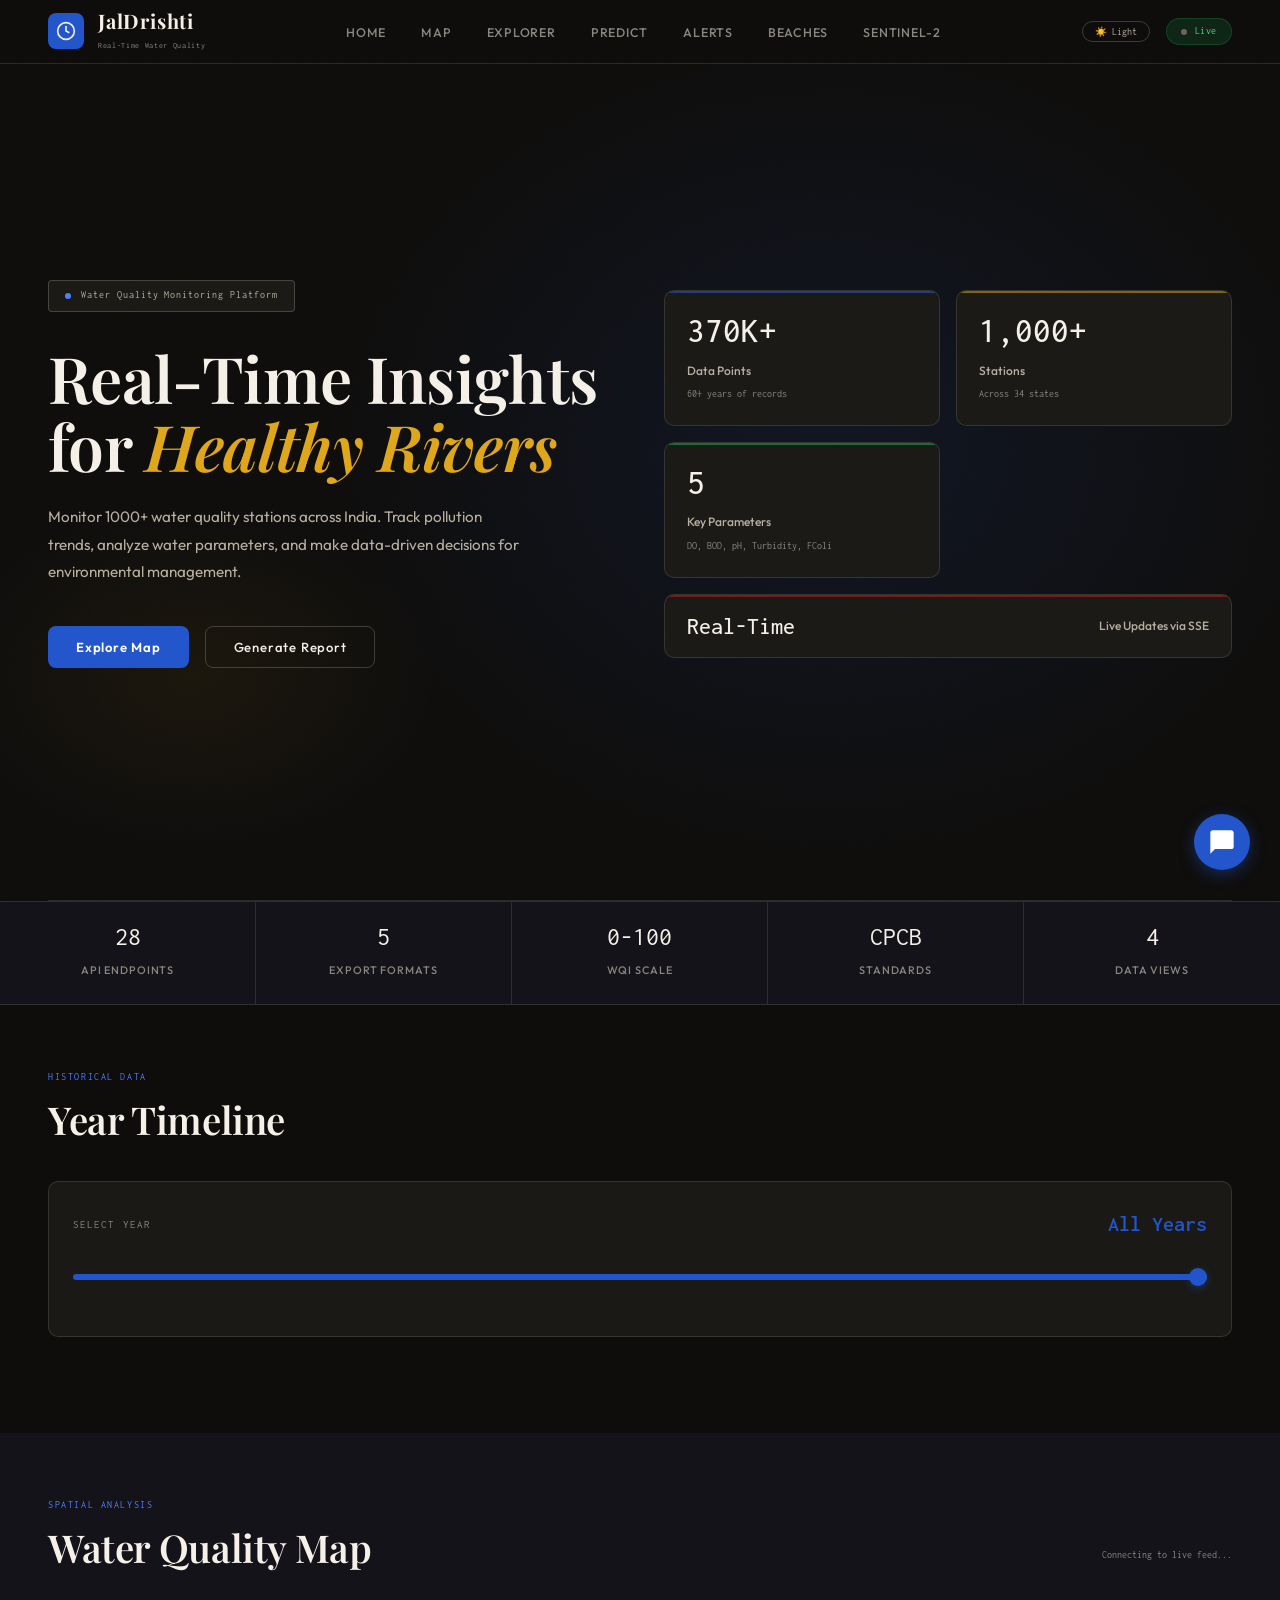
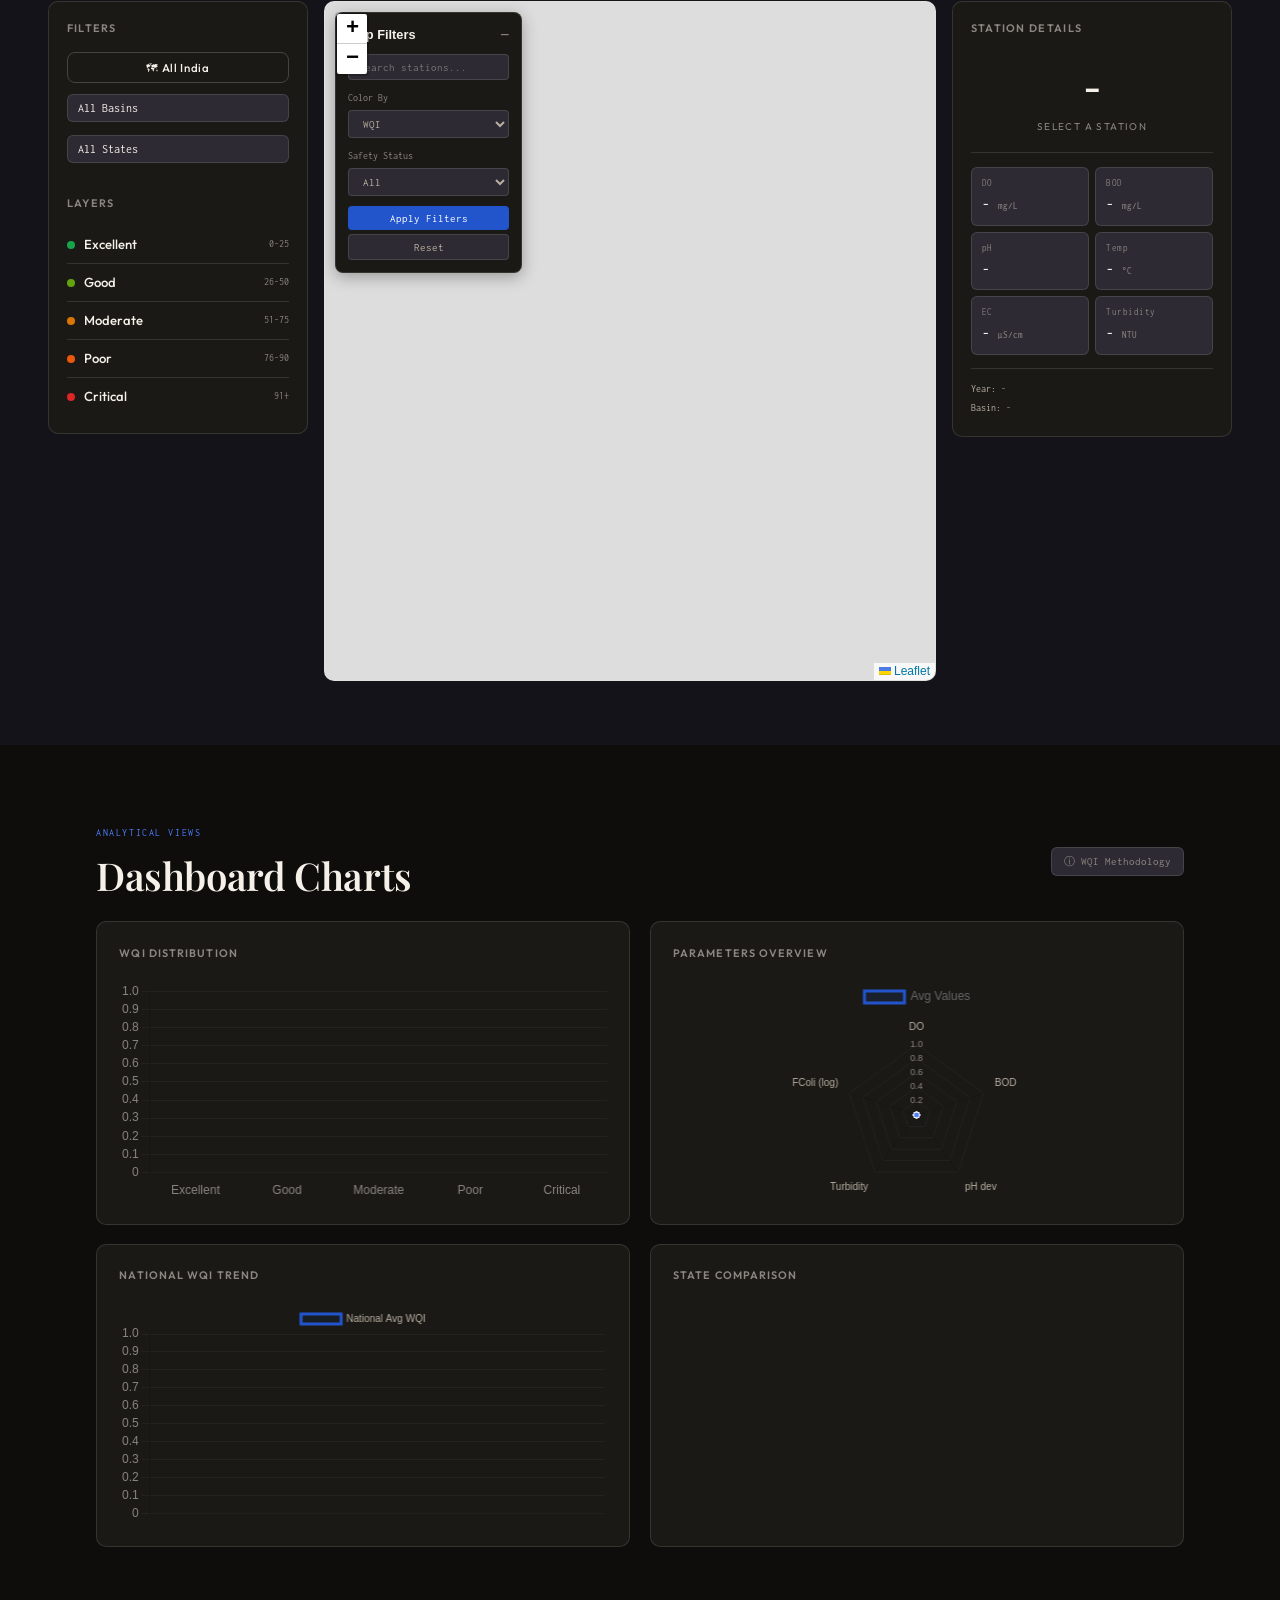
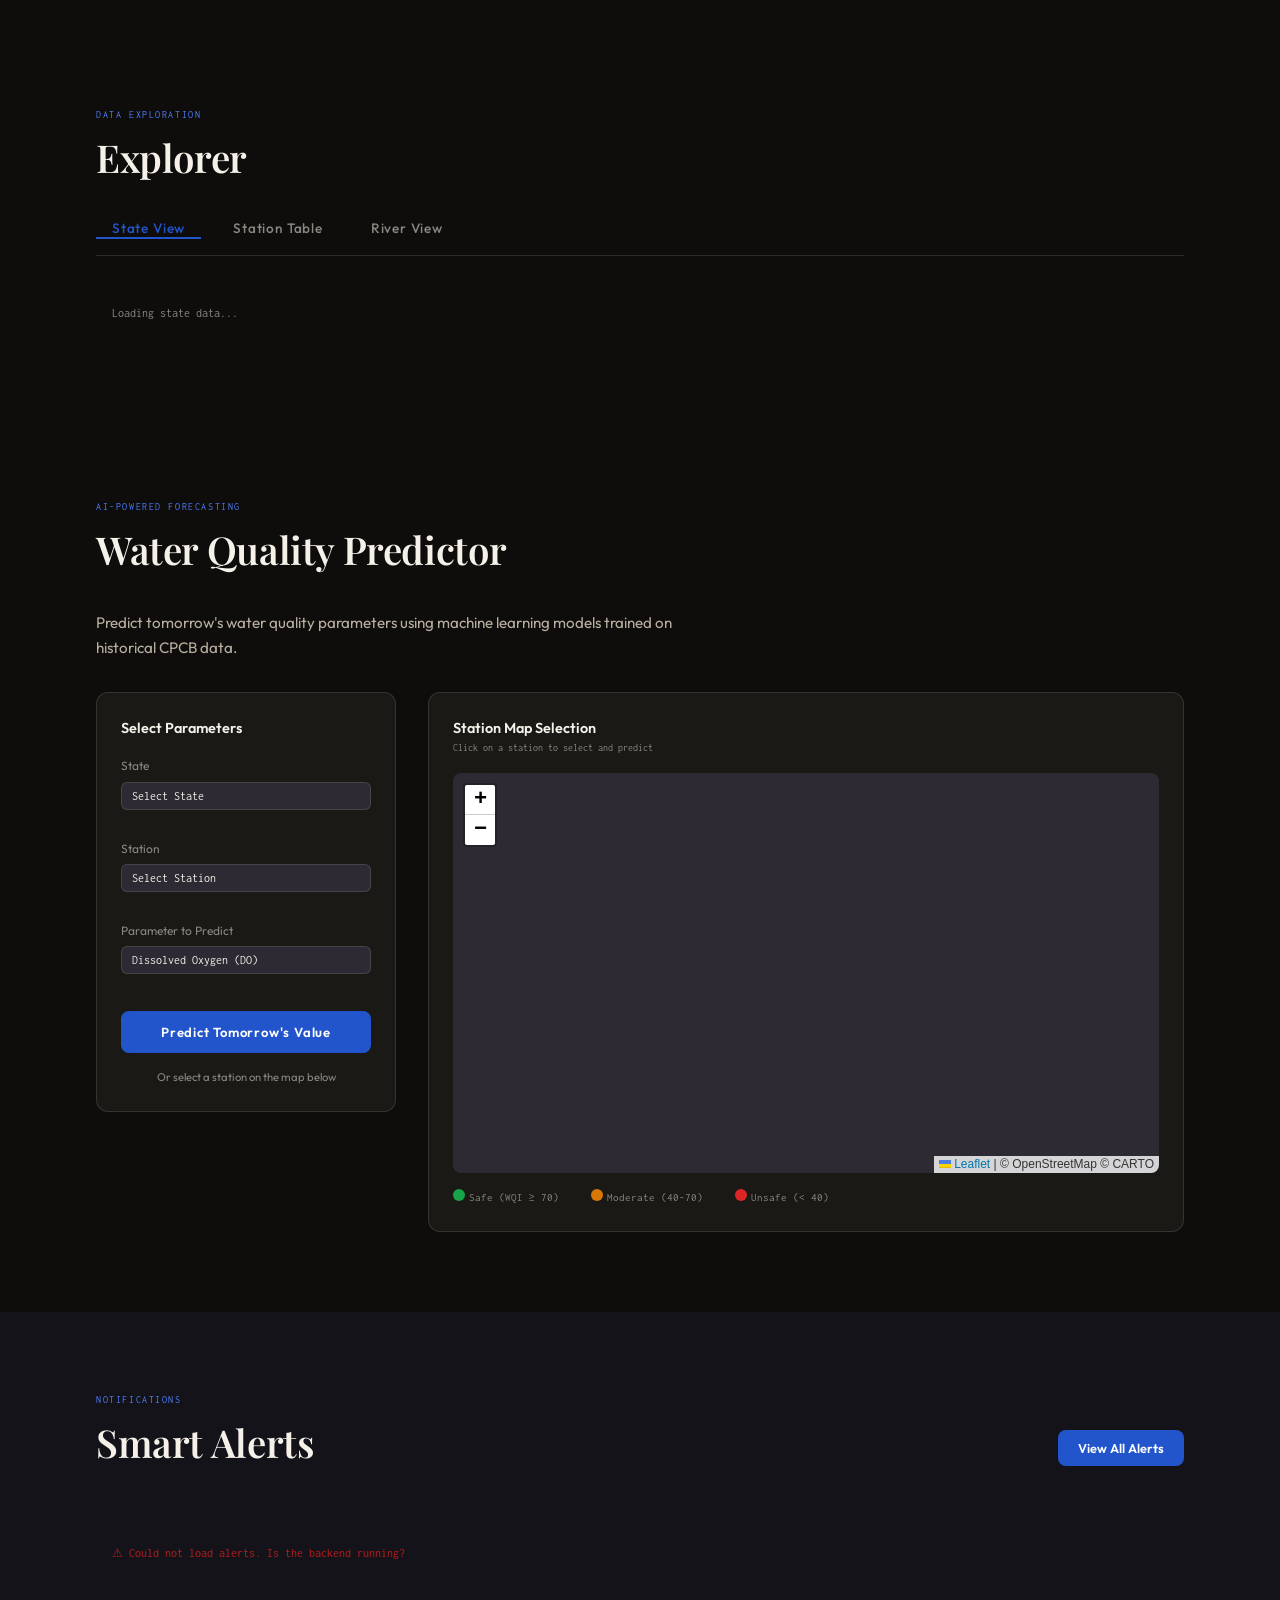
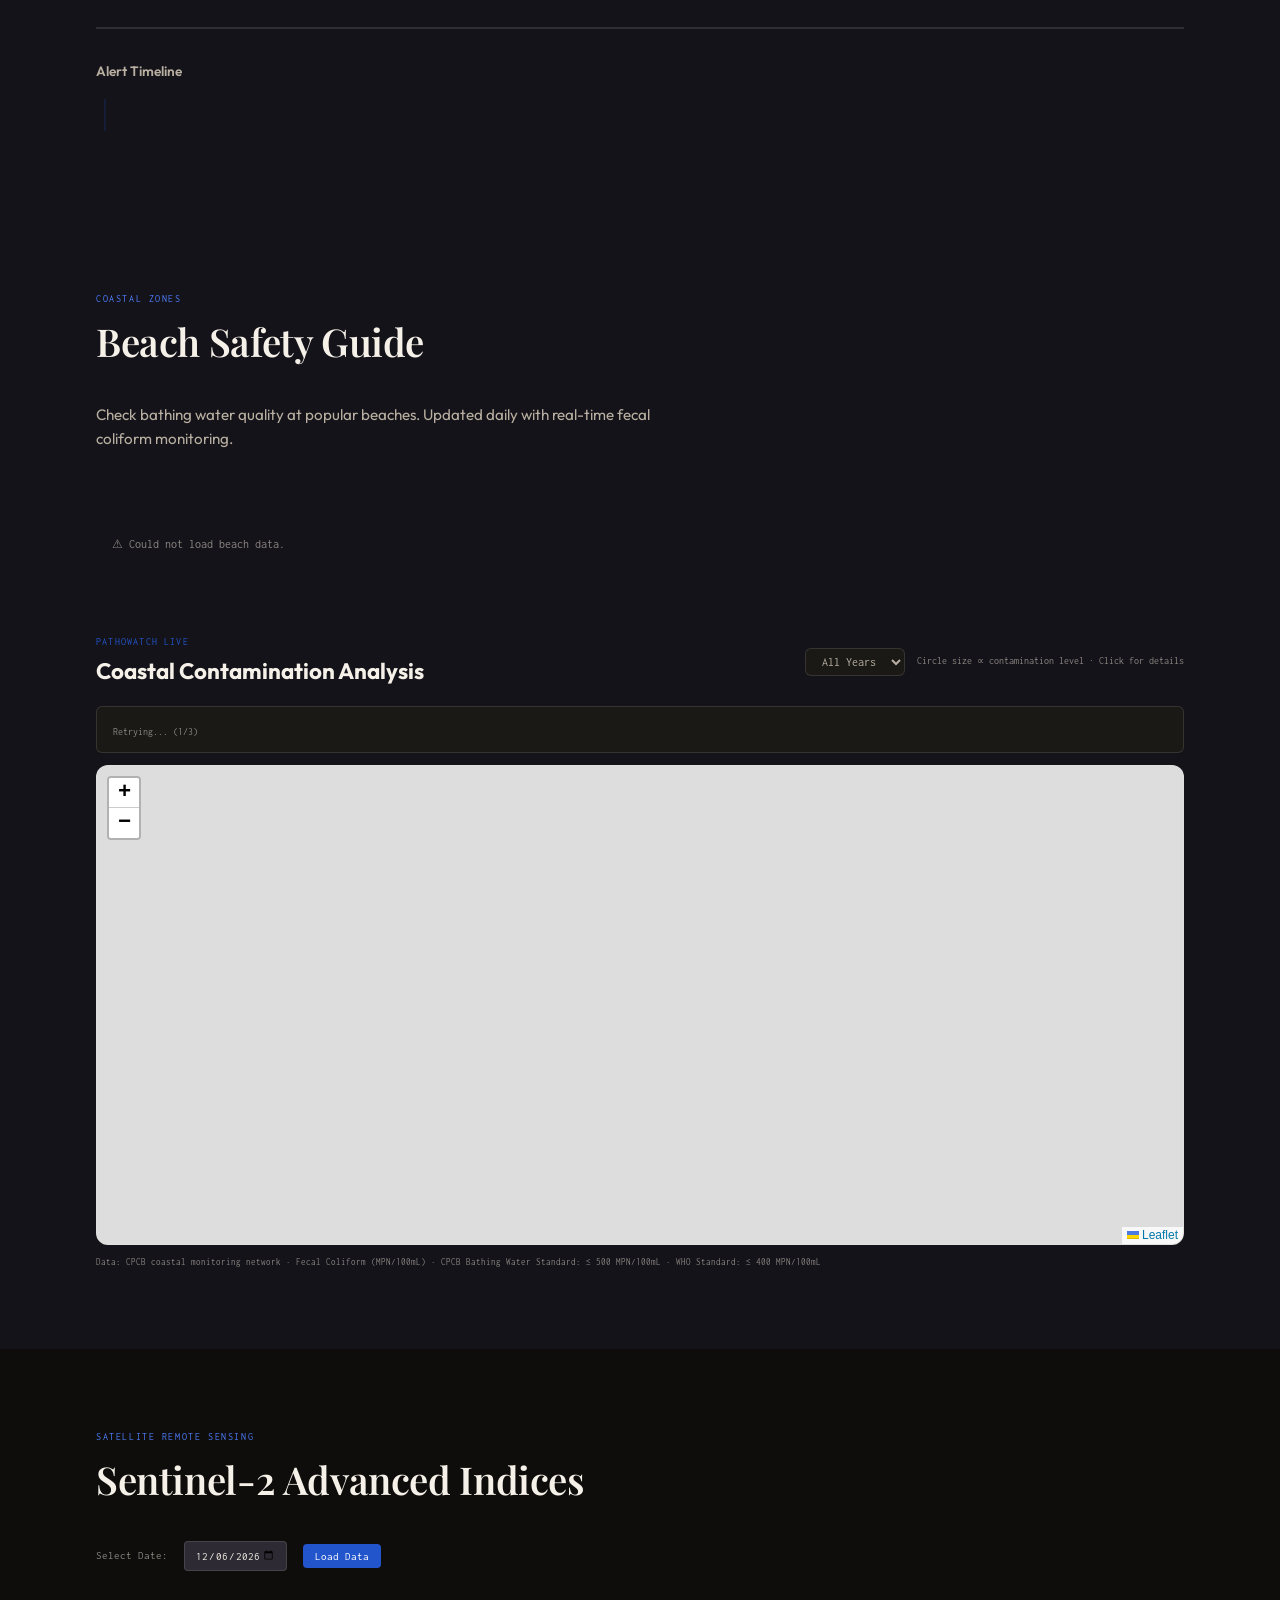
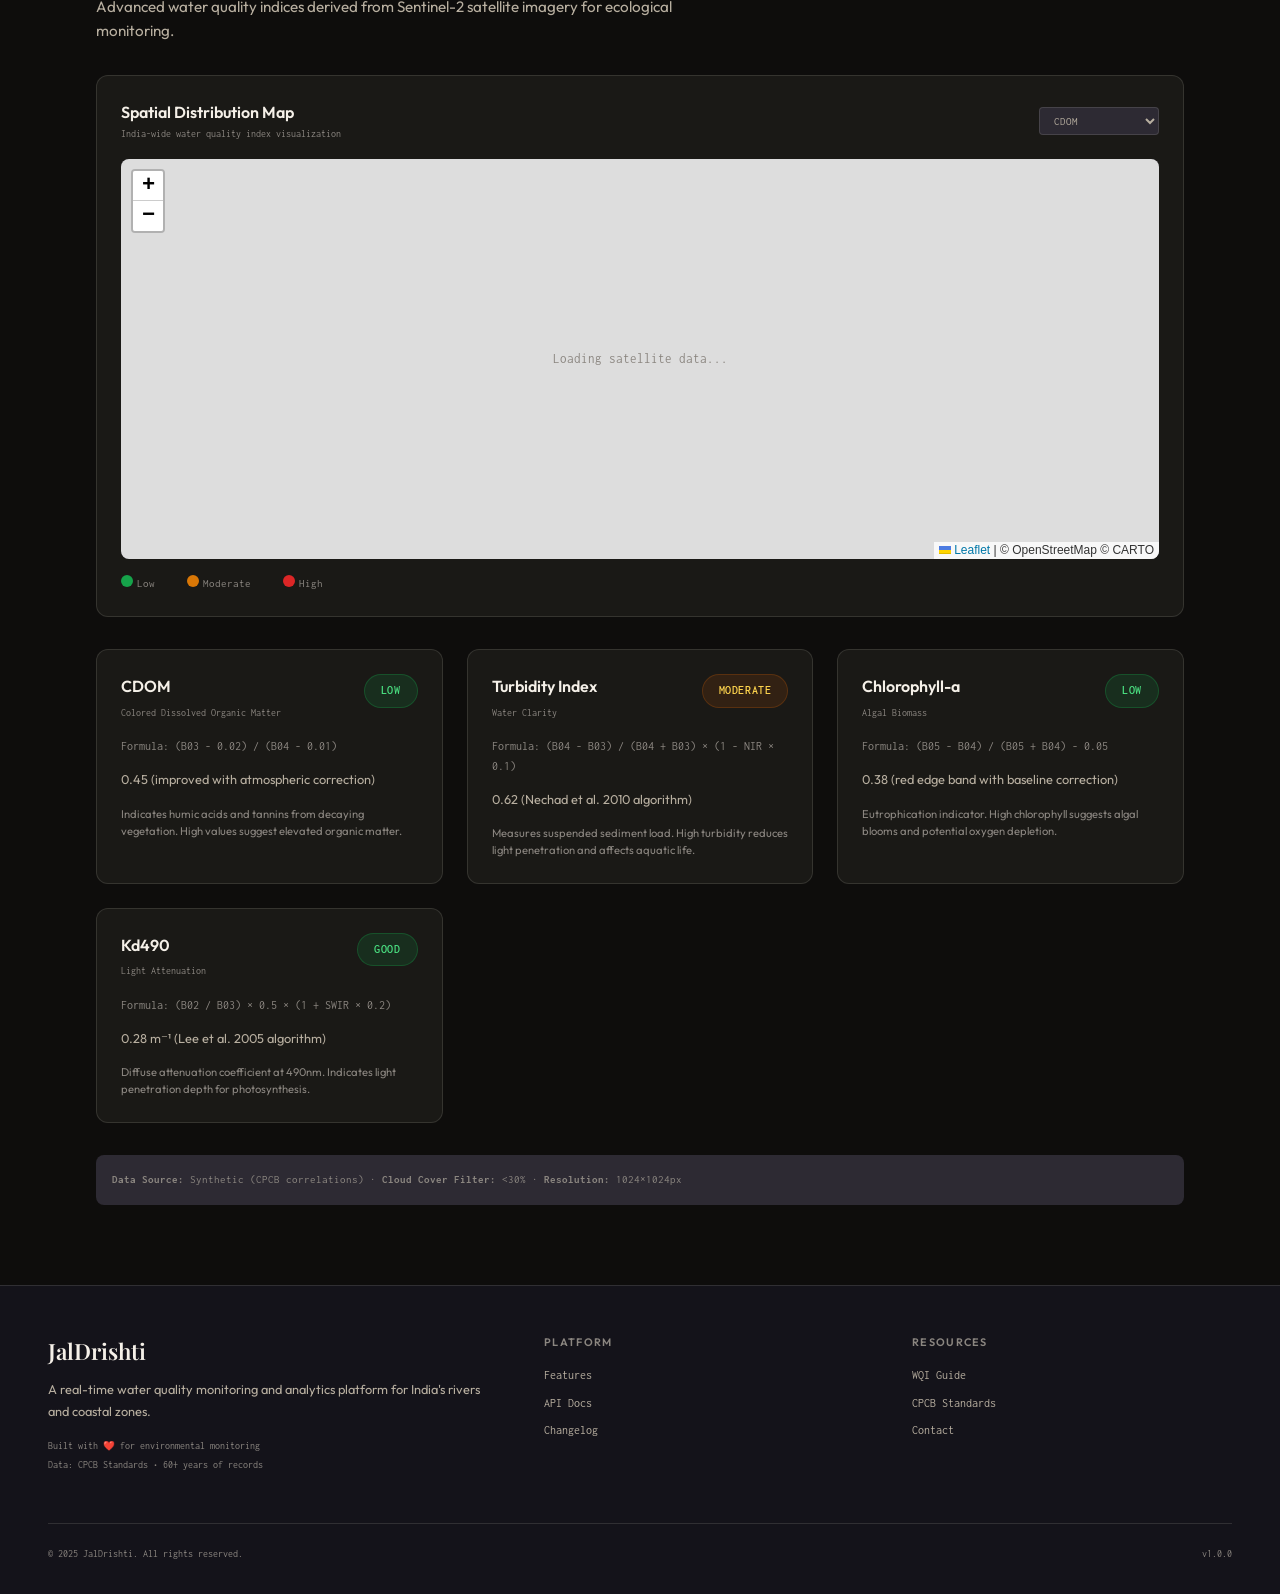
==== frontend/index.html @ 619cc751 "Add Sentinel-2 spatial map, improved evalscript, predictor map, and OAuth authentication" ====
<!DOCTYPE html>
<html lang="en" data-theme="dark">
<head>
  <meta charset="UTF-8">
  <meta name="viewport" content="width=device-width, initial-scale=1.0">
  <title>JalDrishti — Water Quality Monitoring Dashboard</title>
  
  <!-- Stylesheets -->
  <link rel="stylesheet" href="assets/css/theme.css">
  <link rel="stylesheet" href="assets/css/main.css">
  <link rel="stylesheet" href="assets/css/components.css">
  
  <!-- Leaflet -->
  <link rel="stylesheet" href="assets/vendor/leaflet.min.css">
  <link rel="stylesheet" href="https://cdnjs.cloudflare.com/ajax/libs/leaflet.markercluster/1.5.3/MarkerCluster.css">
  <link rel="stylesheet" href="https://cdnjs.cloudflare.com/ajax/libs/leaflet.markercluster/1.5.3/MarkerCluster.Default.css">
  
  <!-- Google Fonts -->
  <link href="https://fonts.googleapis.com/css2?family=Inconsolata:wght@400;700&family=Outfit:wght@400;500;600;700&family=Playfair+Display:wght@600;700&display=swap" rel="stylesheet">

  <style>
    :root {
      --sans: 'Outfit', sans-serif;
      --serif: 'Playfair Display', serif;
      --mono: 'Inconsolata', monospace;
      --r: 8px;
      
      /* Dark theme (default) */
      --bg: #0E0D0C;
      --bg2: #14131A;
      --bg3: #2D2A33;
      --card: #1A1916;
      --card2: #1F1D1A;
      --border: rgba(245,240,230,0.12);
      --border2: rgba(245,240,230,0.2);
      --t1: #F5F0E8;
      --t2: #B8AFA0;
      --t3: #8B8680;
      
      --sap: #2255CC;
      --sap-l: #4F7FFF;
      --sap-dim: rgba(34,85,204,0.16);
      --gold: #C8960C;
      --gold-l: #DFA71A;
      --ok: #16A34A;
      --ok-dim: rgba(22,163,74,0.16);
      --warn: #B85309;
      --warn-dim: rgba(180,83,9,0.16);
      --crit: #B91C1C;
      --crit-dim: rgba(185,28,28,0.16);
    }

    [data-theme="light"] {
      --bg: #F7F4EE;
      --bg2: #EFEBE3;
      --bg3: #E8E4DC;
      --card: #FFFFFF;
      --card2: #FAF8F3;
      --border: rgba(0,0,0,0.08);
      --border2: rgba(0,0,0,0.12);
      --t1: #1F1F1F;
      --t2: #5A5652;
      --t3: #8B8680;
      
      --sap: #2563EB;
      --sap-l: #3B82F6;
      --sap-dim: rgba(37,99,235,0.16);
      --gold: #D97706;
      --gold-l: #EF8500;
    }
  </style>
</head>
<body>

<!-- ═══════════════════════════════════════════════════════════════ -->
<!-- NAV                                                             -->
<!-- ═══════════════════════════════════════════════════════════════ -->
<nav>
  <div class="nav-brand">
    <div class="nav-mark">
      <svg viewBox="0 0 24 24" fill="none" stroke="currentColor">
        <path d="M12 2C6.48 2 2 6.48 2 12s4.48 10 10 10 10-4.48 10-10S17.52 2 12 2z" stroke-width="2"/>
        <path d="M12 6v6l4 2" stroke-width="2"/>
      </svg>
    </div>
    <div>
      <span class="brand-name">JalDrishti</span>
      <span class="brand-sub">Real-Time Water Quality</span>
    </div>
  </div>
  
  <ul class="nav-links">
    <li><a href="#hero">Home</a></li>
    <li><a href="#map-sec">Map</a></li>
    <li><a href="#explorer">Explorer</a></li>
    <li><a href="#predict-sec">Predict</a></li>
    <li><a href="#alerts">Alerts</a></li>
    <li><a href="#beaches">Beaches</a></li>
    <li><a href="#sentinel">Sentinel-2</a></li>
  </ul>

  <div style="display: flex; gap: 1rem; align-items: center;">
    <button class="theme-toggle">🌙 Dark</button>
    <div class="nav-pill">
      <div class="live-dot"></div>
      <span>Live</span>
    </div>
  </div>
</nav>

<!-- ═══════════════════════════════════════════════════════════════ -->
<!-- HERO                                                            -->
<!-- ═══════════════════════════════════════════════════════════════ -->
<section id="hero">
  <div class="hero-radial"></div>
  
  <div class="hero-left">
    <div class="h-eyebrow">
      <div class="h-dot"></div>
      <span>Water Quality Monitoring Platform</span>
    </div>
    
    <h1 class="hero-title">
      Real-Time Insights for <em>Healthy Rivers</em>
    </h1>
    
    <p class="hero-body">
      Monitor 1000+ water quality stations across India. Track pollution trends, analyze 
      water parameters, and make data-driven decisions for environmental management.
    </p>
    
    <div class="hero-actions">
      <button class="btn-solid" onclick="document.getElementById('map-sec').scrollIntoView({behavior:'smooth'})">
        Explore Map
      </button>
      <button class="btn-ghost" id="reportBtn">
        Generate Report
      </button>
    </div>
  </div>

  <div class="hero-right">
    <div class="stat-tile">
      <span class="tile-num">370K+</span>
      <span class="tile-label">Data Points</span>
      <span class="tile-sub">60+ years of records</span>
    </div>
    <div class="stat-tile gold">
      <span class="tile-num">1,000+</span>
      <span class="tile-label">Stations</span>
      <span class="tile-sub">Across 34 states</span>
    </div>
    <div class="stat-tile ok">
      <span class="tile-num">5</span>
      <span class="tile-label">Key Parameters</span>
      <span class="tile-sub">DO, BOD, pH, Turbidity, FColi</span>
    </div>
    <div class="stat-tile crit tile-wide">
      <span class="tile-num">Real-Time</span>
      <span class="tile-label">Live Updates via SSE</span>
    </div>
  </div>
</section>

<div class="divider"></div>

<!-- ═══════════════════════════════════════════════════════════════ -->
<!-- KPI STRIP                                                       -->
<!-- ═══════════════════════════════════════════════════════════════ -->
<div class="kpi-strip">
  <div class="kpi">
    <span class="kv">28</span>
    <span class="kl">API Endpoints</span>
  </div>
  <div class="kpi">
    <span class="kv">5</span>
    <span class="kl">Export Formats</span>
  </div>
  <div class="kpi">
    <span class="kv">0-100</span>
    <span class="kl">WQI Scale</span>
  </div>
  <div class="kpi">
    <span class="kv">CPCB</span>
    <span class="kl">Standards</span>
  </div>
  <div class="kpi">
    <span class="kv">4</span>
    <span class="kl">Data Views</span>
  </div>
</div>

<!-- ═══════════════════════════════════════════════════════════════ -->
<!-- TIMELINE                                                        -->
<!-- ═══════════════════════════════════════════════════════════════ -->
<section id="timeline" style="padding: 4rem 3rem;">
  <div class="section-eyebrow">Historical Data</div>
  <h2 class="section-title">Year Timeline</h2>
  
  <div class="timeline-section">
    <div class="timeline-header">
      <span class="timeline-label">Select Year</span>
      <span class="timeline-year">2024</span>
    </div>
    <input type="range" id="yearSlider" class="timeline-slider" min="1963" max="2024" value="2024">
    <div class="timeline-coverage"></div>
  </div>
</section>

<!-- ═══════════════════════════════════════════════════════════════ -->
<!-- MAP                                                             -->
<!-- ═══════════════════════════════════════════════════════════════ -->
<section id="map-sec">
  <div class="map-inner">
    <div class="section-eyebrow">Spatial Analysis</div>
    <div style="display:flex;justify-content:space-between;align-items:flex-end;flex-wrap:wrap;gap:1rem">
      <h2 class="section-title" style="margin-bottom:0">Water Quality Map</h2>
      <span id="lastUpdated" style="font-family:var(--mono);font-size:.6rem;color:var(--t3);padding-bottom:.4rem">Connecting to live feed...</span>
    </div>

    <div class="map-wrap">
      <!-- Left Panel -->
      <div class="msb">
        <div class="panel">
          <div class="panel-title">Filters</div>
          <!-- All India toggle button -->
          <button id="allIndiaBtn" class="btn-ghost" style="width:100%;margin-bottom:.7rem;font-size:.72rem;padding:7px 12px">🗺 All India</button>
          <select class="dsel" id="basinFilter">
            <option value="all">All Basins</option>
            <option value="Ganga">Ganga</option>
            <option value="Brahmaputra">Brahmaputra</option>
            <option value="Godavari">Godavari</option>
            <option value="Krishna">Krishna</option>
            <option value="Narmada">Narmada</option>
            <option value="Cauvery">Cauvery</option>
            <option value="Sabarmati">Sabarmati</option>
            <option value="Mahi">Mahi</option>
            <option value="Tapi">Tapi</option>
            <option value="Indus">Indus</option>
            <option value="Mahanadi">Mahanadi</option>
          </select>
          <select class="dsel" id="stateFilter">
            <option value="">All States</option>
            <option value="Gujarat">Gujarat</option>
            <option value="Maharashtra">Maharashtra</option>
            <option value="Uttar Pradesh">Uttar Pradesh</option>
          </select>

          <div class="panel-title" style="margin-top: 1.2rem;">Layers</div>
          <div class="layer-row">
            <div class="layer-info">
              <div class="layer-pip" style="background: #16A34A;"></div>
              <div class="layer-name">Excellent</div>
            </div>
            <div class="layer-ct">0-25</div>
          </div>
          <div class="layer-row">
            <div class="layer-info">
              <div class="layer-pip" style="background: #65A30D;"></div>
              <div class="layer-name">Good</div>
            </div>
            <div class="layer-ct">26-50</div>
          </div>
          <div class="layer-row">
            <div class="layer-info">
              <div class="layer-pip" style="background: #D97706;"></div>
              <div class="layer-name">Moderate</div>
            </div>
            <div class="layer-ct">51-75</div>
          </div>
          <div class="layer-row">
            <div class="layer-info">
              <div class="layer-pip" style="background: #EA580C;"></div>
              <div class="layer-name">Poor</div>
            </div>
            <div class="layer-ct">76-90</div>
          </div>
          <div class="layer-row">
            <div class="layer-info">
              <div class="layer-pip" style="background: #DC2626;"></div>
              <div class="layer-name">Critical</div>
            </div>
            <div class="layer-ct">91+</div>
          </div>
        </div>
      </div>

      <!-- Map -->
      <div id="map" style="border-radius: 10px; border: 1px solid var(--border);position:relative">
        <!-- Floating Filter Panel -->
        <div id="mapFilterPanel" style="position:absolute;top:10px;left:10px;z-index:1000;background:var(--card);border:1px solid var(--border);border-radius:8px;padding:12px;box-shadow:0 4px 16px rgba(0,0,0,.3);max-width:280px">
          <div style="display:flex;justify-content:space-between;align-items:center;margin-bottom:10px">
            <span style="font-weight:600;font-size:.8rem;color:var(--t1)">Map Filters</span>
            <button id="toggleFilters" style="background:none;border:none;color:var(--t3);cursor:pointer;font-size:1rem">−</button>
          </div>
          
          <div id="filterContent">
            <!-- Station Search -->
            <div style="margin-bottom:10px;position:relative">
              <input type="text" id="mapStationSearch" placeholder="Search stations..." 
                style="width:100%;background:var(--bg3);border:1px solid var(--border);color:var(--t1);
                font-family:var(--mono);font-size:.7rem;padding:6px 10px;border-radius:4px">
              <div id="searchResults" style="position:absolute;top:100%;left:0;right:0;background:var(--card);
                border:1px solid var(--border);border-radius:4px;max-height:200px;overflow-y:auto;
                display:none;z-index:1001"></div>
            </div>

            <!-- Color By Parameter -->
            <div style="margin-bottom:10px">
              <label style="font-family:var(--mono);font-size:.65rem;color:var(--t3);display:block;margin-bottom:4px">Color By</label>
              <select id="colorBySelect" style="width:100%;background:var(--bg3);border:1px solid var(--border);
                color:var(--t2);font-family:var(--mono);font-size:.7rem;padding:6px 10px;border-radius:4px">
                <option value="wqi">WQI</option>
                <option value="do">Dissolved Oxygen</option>
                <option value="bod">BOD</option>
                <option value="ph">pH</option>
                <option value="fcol">Fecal Coliform</option>
              </select>
            </div>

            <!-- Safety Filter -->
            <div style="margin-bottom:10px">
              <label style="font-family:var(--mono);font-size:.65rem;color:var(--t3);display:block;margin-bottom:4px">Safety Status</label>
              <select id="safetyFilterSelect" style="width:100%;background:var(--bg3);border:1px solid var(--border);
                color:var(--t2);font-family:var(--mono);font-size:.7rem;padding:6px 10px;border-radius:4px">
                <option value="all">All</option>
                <option value="safe">Safe (WQI ≥ 70)</option>
                <option value="moderate">Moderate (40-70)</option>
                <option value="unsafe">Unsafe (WQI < 40)</option>
              </select>
            </div>

            <button id="applyMapFilters" style="width:100%;background:var(--sap);color:#fff;border:none;
              padding:6px 12px;border-radius:4px;cursor:pointer;font-family:var(--mono);font-size:.7rem">
              Apply Filters
            </button>
            <button id="resetMapFilters" style="width:100%;background:var(--bg3);color:var(--t2);border:1px solid var(--border);
              padding:6px 12px;border-radius:4px;cursor:pointer;font-family:var(--mono);font-size:.7rem;margin-top:4px">
              Reset
            </button>
          </div>
        </div>
      </div>

      <!-- Right Panel -->
      <div class="msb">
        <div class="panel">
          <div class="panel-title">Station Details</div>
          <div class="wqi-ring">
            <span class="wqi-big" id="selectedWQI">-</span>
            <span class="wqi-status" id="selectedStatus">Select a station</span>
            <span class="wqi-loc" id="selectedLoc"></span>
          </div>

          <div class="pgrid">
            <div class="pc">
              <span class="plbl">DO</span>
              <div class="pval"><span id="paramDO">-</span> <span class="punit">mg/L</span></div>
            </div>
            <div class="pc">
              <span class="plbl">BOD</span>
              <div class="pval"><span id="paramBOD">-</span> <span class="punit">mg/L</span></div>
            </div>
            <div class="pc">
              <span class="plbl">pH</span>
              <div class="pval"><span id="paramPH">-</span></div>
            </div>
            <div class="pc">
              <span class="plbl">Temp</span>
              <div class="pval"><span id="paramTemp">-</span> <span class="punit">°C</span></div>
            </div>
            <div class="pc">
              <span class="plbl">EC</span>
              <div class="pval"><span id="paramEC">-</span> <span class="punit">µS/cm</span></div>
            </div>
            <div class="pc">
              <span class="plbl">Turbidity</span>
              <div class="pval"><span id="paramTurb">-</span> <span class="punit">NTU</span></div>
            </div>
          </div>

          <div class="pmeta">
            <b>Year:</b> <span id="metaYear">-</span><br>
            <b>Basin:</b> <span id="metaBasin">-</span>
          </div>
        </div>
      </div>
    </div>
  </div>
</section>

<!-- ═══════════════════════════════════════════════════════════════ -->
<!-- DASHBOARD                                                       -->
<!-- ═══════════════════════════════════════════════════════════════ -->
<section id="dash">
  <div style="padding: 0 3rem;">
    <div style="display:flex;justify-content:space-between;align-items:center;margin-bottom:1.5rem">
      <div>
        <div class="section-eyebrow">Analytical Views</div>
        <h2 class="section-title" style="margin-bottom:0">Dashboard Charts</h2>
      </div>
      <button id="wqiInfoBtn" style="background:var(--bg3);border:1px solid var(--border);color:var(--t3);
        padding:6px 12px;border-radius:6px;cursor:pointer;font-family:var(--mono);font-size:.7rem;display:flex;align-items:center;gap:.4rem">
        ⓘ WQI Methodology
      </button>
    </div>

    <!-- WQI Methodology Panel (Collapsible) -->
    <div id="wqiMethodologyPanel" style="display:none;background:var(--card);border:1px solid var(--border);
      border-radius:12px;padding:1.5rem;margin-bottom:2rem">
      <div style="display:flex;justify-content:space-between;align-items:center;margin-bottom:1rem">
        <h3 style="font-size:1.1rem;margin:0;color:var(--t1)">Water Quality Index (WQI) Methodology</h3>
        <button id="closeWqiPanel" style="background:none;border:none;color:var(--t3);cursor:pointer;font-size:1.2rem">✕</button>
      </div>

      <div style="font-family:var(--mono);font-size:.85rem;color:var(--t2);margin-bottom:1rem;padding:1rem;background:var(--bg3);border-radius:6px">
        <strong>WQI Formula:</strong> WQI = Σ (W<sub>i</sub> × q<sub>i</sub>)
      </div>

      <div style="font-family:var(--mono);font-size:.75rem;color:var(--t3);margin-bottom:1.5rem">
        Where q<sub>i</sub> = [(C<sub>i</sub> - S<sub>min</sub>) / (S<sub>max</sub> - S<sub>min</sub>)] × 100<br>
        W<sub>i</sub> = weight of parameter i
      </div>

      <table style="width:100%;border-collapse:collapse;font-family:var(--mono);font-size:.75rem;margin-bottom:1.5rem">
        <thead>
          <tr style="border-bottom:2px solid var(--border)">
            <th style="padding:8px;text-align:left;color:var(--t1)">Parameter</th>
            <th style="padding:8px;text-align:left;color:var(--t1)">CPCB Standard (Max)</th>
            <th style="padding:8px;text-align:center;color:var(--t1)">Weight</th>
          </tr>
        </thead>
        <tbody>
          <tr style="border-bottom:1px solid var(--border)">
            <td style="padding:8px;color:var(--t2)">Dissolved Oxygen (DO)</td>
            <td style="padding:8px;color:var(--t2)">≥ 4 mg/L</td>
            <td style="padding:8px;text-align:center;color:var(--sap);font-weight:600">0.31</td>
          </tr>
          <tr style="border-bottom:1px solid var(--border)">
            <td style="padding:8px;color:var(--t2)">Biochemical Oxygen Demand (BOD)</td>
            <td style="padding:8px;color:var(--t2)">≤ 3 mg/L</td>
            <td style="padding:8px;text-align:center;color:var(--sap);font-weight:600">0.24</td>
          </tr>
          <tr style="border-bottom:1px solid var(--border)">
            <td style="padding:8px;color:var(--t2)">pH</td>
            <td style="padding:8px;color:var(--t2)">6.5–8.5</td>
            <td style="padding:8px;text-align:center;color:var(--sap);font-weight:600">0.17</td>
          </tr>
          <tr style="border-bottom:1px solid var(--border)">
            <td style="padding:8px;color:var(--t2)">Fecal Coliform</td>
            <td style="padding:8px;color:var(--t2)">≤ 500 MPN/100mL</td>
            <td style="padding:8px;text-align:center;color:var(--sap);font-weight:600">0.16</td>
          </tr>
          <tr>
            <td style="padding:8px;color:var(--t2)">Electrical Conductivity (EC)</td>
            <td style="padding:8px;color:var(--t2)">≤ 1500 µS/cm</td>
            <td style="padding:8px;text-align:center;color:var(--sap);font-weight:600">0.12</td>
          </tr>
        </tbody>
      </table>

      <div style="display:grid;grid-template-columns:repeat(3,1fr);gap:1rem">
        <div style="background:var(--ok-dim);border:1px solid rgba(22,163,74,.3);border-radius:8px;padding:1rem;text-align:center">
          <div style="font-size:1.2rem;font-weight:700;color:#4ADE80;margin-bottom:.3rem">70–100</div>
          <div style="font-size:.75rem;color:var(--t3)">Safe</div>
        </div>
        <div style="background:var(--warn-dim);border:1px solid rgba(180,83,9,.3);border-radius:8px;padding:1rem;text-align:center">
          <div style="font-size:1.2rem;font-weight:700;color:#FCD34D;margin-bottom:.3rem">40–70</div>
          <div style="font-size:.75rem;color:var(--t3)">Moderate</div>
        </div>
        <div style="background:var(--crit-dim);border:1px solid rgba(185,28,28,.3);border-radius:8px;padding:1rem;text-align:center">
          <div style="font-size:1.2rem;font-weight:700;color:#FCA5A5;margin-bottom:.3rem">0–40</div>
          <div style="font-size:.75rem;color:var(--t3)">Unsafe</div>
        </div>
      </div>
    </div>

    <div class="dgrid">
      <div class="cp">
        <h3>WQI Distribution</h3>
        <div style="position:relative;height:220px;width:100%"><canvas id="wqiChart" style="position:absolute;top:0;left:0;width:100%;height:100%"></canvas></div></canvas>
      </div>
      <div class="cp">
        <h3>Parameters Overview</h3>
        <div style="position:relative;height:220px;width:100%"><canvas id="parameterChart" style="position:absolute;top:0;left:0;width:100%;height:100%"></canvas></div></canvas>
      </div>
      <div class="cp">
        <h3>National WQI Trend</h3>
        <div style="position:relative;height:220px;width:100%"><canvas id="trendChart" style="position:absolute;top:0;left:0;width:100%;height:100%"></canvas></div></canvas>
      </div>
      <div class="cp">
        <h3>State Comparison</h3>
        <div style="position:relative;height:220px;width:100%"><canvas id="stateChart" style="position:absolute;top:0;left:0;width:100%;height:100%"></canvas></div></canvas>
      </div>
    </div>
  </div>
</section>

<!-- ═══════════════════════════════════════════════════════════════ -->
<!-- EXPLORER                                                        -->
<!-- ═══════════════════════════════════════════════════════════════ -->
<section id="explorer">
  <div style="padding: 0 3rem;">
    <div class="section-eyebrow">Data Exploration</div>
    <h2 class="section-title">Explorer</h2>

    <div class="explorer-tabs">
      <button class="explorer-tab active" data-view="state">State View</button>
      <button class="explorer-tab" data-view="station">Station Table</button>
      <button class="explorer-tab" data-view="river">River View</button>
    </div>

    <div class="explorer-view active" data-view-content="state">
      <div style="display: grid; grid-template-columns: repeat(auto-fill, minmax(220px, 1fr)); gap: 1rem;">
        <!-- Populated by explorer.js -->
      </div>
    </div>

    <div class="explorer-view" data-view-content="station">
      <div class="explorer-table">
        <div class="table-controls">
          <input type="text" class="search-input" placeholder="Search stations...">
        </div>
        <div class="table-wrapper">
          <!-- Populated by explorer.js -->
        </div>
      </div>
    </div>

    <div class="explorer-view" data-view-content="river">
      <div class="accordion-wrapper">
        <!-- Populated by explorer.js -->
      </div>
    </div>
  </div>
</section>

<!-- ═══════════════════════════════════════════════════════════════ -->
<!-- ML PREDICTOR                                                    -->
<!-- ═══════════════════════════════════════════════════════════════ -->
<section id="predict-sec">
  <div style="padding: 0 3rem;">
    <div class="section-eyebrow">AI-Powered Forecasting</div>
    <h2 class="section-title">Water Quality Predictor</h2>
    <p style="font-size: .95rem; color: var(--t2); max-width: 600px; margin-bottom: 2rem;">
      Predict tomorrow's water quality parameters using machine learning models trained on historical CPCB data.
    </p>

    <div style="display: grid; grid-template-columns: 300px 1fr; gap: 2rem; align-items: start;">
      <!-- Prediction Controls -->
      <div style="background: var(--card); border: 1px solid var(--border); border-radius: 12px; padding: 1.5rem;">
        <div style="font-weight: 600; font-size: .9rem; margin-bottom: 1rem; color: var(--t1);">Select Parameters</div>

        <div style="margin-bottom: 1rem;">
          <label style="display: block; font-size: .75rem; color: var(--t3); margin-bottom: .4rem;">State</label>
          <select id="predictState" class="dsel" style="width: 100%;">
            <option value="">Select State</option>
          </select>
        </div>

        <div style="margin-bottom: 1rem;">
          <label style="display: block; font-size: .75rem; color: var(--t3); margin-bottom: .4rem;">Station</label>
          <select id="predictStation" class="dsel" style="width: 100%;">
            <option value="">Select Station</option>
          </select>
        </div>

        <div style="margin-bottom: 1.5rem;">
          <label style="display: block; font-size: .75rem; color: var(--t3); margin-bottom: .4rem;">Parameter to Predict</label>
          <select id="predictParameter" class="dsel" style="width: 100%;">
            <option value="DO">Dissolved Oxygen (DO)</option>
            <option value="BOD">Biochemical Oxygen Demand (BOD)</option>
            <option value="pH">pH Level</option>
            <option value="Fecal_Coliform">Fecal Coliform</option>
            <option value="EC">Electrical Conductivity (EC)</option>
            <option value="Temperature">Temperature</option>
          </select>
        </div>

        <button id="predictBtn" class="btn-solid" style="width: 100%;">Predict Tomorrow's Value</button>
        <div style="margin-top: 1rem; font-size: .7rem; color: var(--t3); text-align: center;">
          Or select a station on the map below
        </div>
      </div>

      <!-- Prediction Map View -->
      <div style="background: var(--card); border: 1px solid var(--border); border-radius: 12px; padding: 1.5rem;">
        <div style="display: flex; justify-content: space-between; align-items: center; margin-bottom: 1rem;">
          <div>
            <div style="font-weight: 600; font-size: .9rem; color: var(--t1);">Station Map Selection</div>
            <div style="font-family: var(--mono); font-size: .65rem; color: var(--t3);">Click on a station to select and predict</div>
          </div>
          <div id="selectedStationInfo" style="font-family: var(--mono); font-size: .7rem; color: var(--sap); display: none;">
            Selected: <span id="mapSelectedStation">-</span>
          </div>
        </div>
        <div id="predictMap" style="height: 400px; border-radius: 8px; overflow: hidden; background: var(--bg3);"></div>
        <div style="margin-top: 1rem; display: flex; gap: 2rem; font-family: var(--mono); font-size: .7rem; color: var(--t3);">
          <div><span style="display: inline-block; width: 12px; height: 12px; background: #16A34A; border-radius: 50%; margin-right: 4px;"></span>Safe (WQI ≥ 70)</div>
          <div><span style="display: inline-block; width: 12px; height: 12px; background: #D97706; border-radius: 50%; margin-right: 4px;"></span>Moderate (40-70)</div>
          <div><span style="display: inline-block; width: 12px; height: 12px; background: #DC2626; border-radius: 50%; margin-right: 4px;"></span>Unsafe (< 40)</div>
        </div>
      </div>

      <!-- Prediction Results -->
      <div id="predictResults" style="display: none;">
        <!-- Prediction Card -->
        <div style="background: var(--card); border: 1px solid var(--border); border-radius: 12px; padding: 2rem; margin-bottom: 1.5rem;">
          <div style="display: flex; justify-content: space-between; align-items: start; margin-bottom: 1.5rem;">
            <div>
              <div style="font-size: .75rem; color: var(--t3); margin-bottom: .3rem;">Predicted Value for Tomorrow</div>
              <div style="display: flex; align-items: baseline; gap: .5rem;">
                <span id="predValue" style="font-size: 3rem; font-weight: 700; color: var(--sap);">-</span>
                <span id="predUnit" style="font-size: 1rem; color: var(--t3);">mg/L</span>
              </div>
            </div>
            <div>
              <span id="predStatus" class="pred-badge">-</span>
              <div id="predWQI" style="font-family: var(--mono); font-size: .85rem; color: var(--t3); margin-top: .5rem;">WQI: -</div>
            </div>
          </div>

          <div style="font-family: var(--mono); font-size: .7rem; color: var(--t3);">
            Station: <span id="predStation" style="color: var(--t2);">-</span> ·
            Parameter: <span id="predParameter" style="color: var(--t2);">-</span>
          </div>
        </div>

        <!-- 7-Day Forecast Chart -->
        <div style="background: var(--card); border: 1px solid var(--border); border-radius: 12px; padding: 1.5rem; margin-bottom: 1.5rem;">
          <div style="font-weight: 600; font-size: .9rem; margin-bottom: 1rem; color: var(--t1);">7-Day Forecast</div>
          <div style="position: relative; height: 250px; width: 100%;">
            <canvas id="forecastChart"></canvas>
          </div>
        </div>

        <!-- Confusion Matrix & Metrics -->
        <div style="display: grid; grid-template-columns: 1fr 1fr; gap: 1.5rem;">
          <div style="background: var(--card); border: 1px solid var(--border); border-radius: 12px; padding: 1.5rem;">
            <div style="font-weight: 600; font-size: .9rem; margin-bottom: 1rem; color: var(--t1);">Confusion Matrix</div>
            <div id="confusionMatrix"></div>
            <div style="font-family: var(--mono); font-size: .6rem; color: var(--t3); margin-top: .8rem;">
              Rows: Actual Class · Columns: Predicted Class
            </div>
          </div>

          <div style="background: var(--card); border: 1px solid var(--border); border-radius: 12px; padding: 1.5rem;">
            <div style="font-weight: 600; font-size: .9rem; margin-bottom: 1rem; color: var(--t1);">Model Performance</div>
            <div id="modelMetrics" style="display: grid; grid-template-columns: repeat(3, 1fr); gap: .8rem;"></div>
          </div>
        </div>

        <!-- WQI Equation -->
        <div style="background: var(--card); border: 1px solid var(--border); border-radius: 12px; padding: 1.5rem; margin-top: 1.5rem;">
          <div style="font-weight: 600; font-size: .9rem; margin-bottom: 1rem; color: var(--t1);">WQI Calculation</div>
          <div style="font-family: var(--mono); font-size: .85rem; color: var(--t2); margin-bottom: 1rem;">
            WQI = Σ (W<sub>i</sub> × q<sub>i</sub>)
          </div>
          <div style="font-family: var(--mono); font-size: .75rem; color: var(--t3); margin-bottom: 1rem;">
            q<sub>i</sub> = [(C<sub>i</sub> - S<sub>min</sub>) / (S<sub>max</sub> - S<sub>min</sub>)] × 100
          </div>
          <div style="font-size: .75rem; color: var(--t3);">
            <strong>Weights:</strong> DO=0.31 | BOD=0.24 | pH=0.17 | Fecal Coliform=0.16 | EC=0.12
          </div>
        </div>
      </div>
    </div>
  </div>
</section>

<!-- ═══════════════════════════════════════════════════════════════ -->
<!-- ALERTS                                                          -->
<!-- ═══════════════════════════════════════════════════════════════ -->
<section id="alerts">
  <div style="padding: 0 3rem;">
    <div class="alerts-header">
      <div>
        <div class="section-eyebrow">Notifications</div>
        <h2 class="section-title">Smart Alerts</h2>
      </div>
      <div class="alert-controls">
        <button class="btn-alerts">View All Alerts</button>
      </div>
    </div>

    <div id="alertsGrid" class="agrid">
      <!-- Populated by alerts.js -->
    </div>

    <div class="alert-timeline">
      <div style="font-family: var(--sans); font-size: .85rem; font-weight: 600; margin-bottom: 1rem; color: var(--t2);">Alert Timeline</div>
      <div class="timeline-vertical">
        <!-- Populated by alerts.js -->
      </div>
    </div>
  </div>
</section>

<!-- ═══════════════════════════════════════════════════════════════ -->
<!-- BEACHES                                                         -->
<!-- ═══════════════════════════════════════════════════════════════ -->
<section id="beaches">
  <div style="padding: 0 3rem;">
    <div class="section-eyebrow">Coastal Zones</div>
    <h2 class="section-title">Beach Safety Guide</h2>
    <p style="font-size: .95rem; color: var(--t2); max-width: 600px; margin-bottom: 2rem;">
      Check bathing water quality at popular beaches. Updated daily with real-time fecal coliform monitoring.
    </p>
    <div id="beachesSummary" style="display:flex;gap:.5rem;flex-wrap:wrap;margin-bottom:1.2rem"></div>
    <div class="beach-scroller">
      <!-- Populated by beaches.js -->
    </div>

    <!-- PathoWatch-style Coastal Contamination Heatmap -->
    <div style="margin-top:3rem">
      <div style="display:flex;justify-content:space-between;align-items:center;margin-bottom:1rem;flex-wrap:wrap;gap:.75rem">
        <div>
          <div style="font-family:var(--mono);font-size:.62rem;letter-spacing:.12em;color:var(--sap);text-transform:uppercase;margin-bottom:.3rem">PathoWatch Live</div>
          <h3 style="font-size:1.4rem;margin:0">Coastal Contamination Analysis</h3>
        </div>
        <div style="display:flex;align-items:center;gap:.75rem">
          <select id="heatmapYear" style="font-family:var(--mono);font-size:.72rem;background:var(--card);
            border:1px solid var(--border);color:var(--t2);padding:6px 12px;border-radius:6px;cursor:pointer"></select>
          <span style="font-family:var(--mono);font-size:.6rem;color:var(--t3)">
            Circle size ∝ contamination level · Click for details
          </span>
        </div>
      </div>

      <div id="heatmapLegend" style="margin-bottom:.75rem;padding:.6rem 1rem;
        background:var(--card);border:1px solid var(--border);border-radius:6px">
        <span style="font-family:var(--mono);font-size:.62rem;color:var(--t3)">Loading heatmap...</span>
      </div>

      <div id="beachHeatmapMap" style="height:480px;border-radius:12px;
        border:1px solid var(--border);overflow:hidden"></div>

      <div style="margin-top:.6rem;font-family:var(--mono);font-size:.58rem;color:var(--t3)">
        Data: CPCB coastal monitoring network · Fecal Coliform (MPN/100mL) ·
        CPCB Bathing Water Standard: ≤ 500 MPN/100mL · WHO Standard: ≤ 400 MPN/100mL
      </div>
    </div>
  </div>
</section>

<!-- ═══════════════════════════════════════════════════════════════ -->
<!-- SENTINEL-2 INDICES                                              -->
<!-- ═══════════════════════════════════════════════════════════════ -->
<section id="sentinel">
  <div style="padding: 0 3rem;">
    <div class="section-eyebrow">Satellite Remote Sensing</div>
    <h2 class="section-title">Sentinel-2 Advanced Indices</h2>
    <p style="font-size: .95rem; color: var(--t2); max-width: 600px; margin-bottom: 2rem;">
      Advanced water quality indices derived from Sentinel-2 satellite imagery for ecological monitoring.
    </p>

    <!-- Spatial Map View -->
    <div style="background: var(--card); border: 1px solid var(--border); border-radius: 12px; padding: 1.5rem; margin-bottom: 2rem;">
      <div style="display: flex; justify-content: space-between; align-items: center; margin-bottom: 1rem;">
        <div>
          <div style="font-weight: 600; font-size: 1rem; color: var(--t1);">Spatial Distribution Map</div>
          <div style="font-family: var(--mono); font-size: .65rem; color: var(--t3);">India-wide water quality index visualization</div>
        </div>
        <select id="sentinelIndexSelect" style="background: var(--bg3); border: 1px solid var(--border); color: var(--t2); font-family: var(--mono); font-size: .7rem; padding: 6px 10px; border-radius: 4px;">
          <option value="cdom">CDOM</option>
          <option value="turbidity">Turbidity</option>
          <option value="chlorophyll">Chlorophyll-a</option>
          <option value="kd490">Kd490</option>
        </select>
      </div>
      <div id="sentinelMapContainer" style="position: relative; height: 400px; border-radius: 8px; overflow: hidden; background: var(--bg3);">
        <div id="sentinelMap" style="width: 100%; height: 100%;"></div>
        <div id="sentinelMapLoading" style="position: absolute; top: 50%; left: 50%; transform: translate(-50%, -50%); font-family: var(--mono); font-size: .8rem; color: var(--t3);">Loading satellite data...</div>
      </div>
      <div style="margin-top: 1rem; display: flex; gap: 2rem; font-family: var(--mono); font-size: .7rem; color: var(--t3);">
        <div><span style="display: inline-block; width: 12px; height: 12px; background: #16A34A; border-radius: 50%; margin-right: 4px;"></span>Low</div>
        <div><span style="display: inline-block; width: 12px; height: 12px; background: #D97706; border-radius: 50%; margin-right: 4px;"></span>Moderate</div>
        <div><span style="display: inline-block; width: 12px; height: 12px; background: #DC2626; border-radius: 50%; margin-right: 4px;"></span>High</div>
      </div>
    </div>

    <div style="display: grid; grid-template-columns: repeat(auto-fit, minmax(280px, 1fr)); gap: 1.5rem;">
      <!-- CDOM -->
      <div style="background: var(--card); border: 1px solid var(--border); border-radius: 12px; padding: 1.5rem;">
        <div style="display: flex; justify-content: space-between; align-items: start; margin-bottom: 1rem;">
          <div>
            <div style="font-weight: 600; font-size: 1rem; color: var(--t1); margin-bottom: .3rem;">CDOM</div>
            <div style="font-family: var(--mono); font-size: .65rem; color: var(--t3);">Colored Dissolved Organic Matter</div>
          </div>
          <span id="cdomBadge" class="pred-badge status-safe">Low</span>
        </div>
        <div style="font-family: var(--mono); font-size: .75rem; color: var(--t3); margin-bottom: .8rem;">
          Formula: (B03 - 0.02) / (B04 - 0.01)
        </div>
        <div style="font-size: .8rem; color: var(--t2); margin-bottom: 1rem;">
          <span id="cdomValue">0.45</span> (improved with atmospheric correction)
        </div>
        <div style="font-size: .7rem; color: var(--t3); line-height: 1.5;">
          Indicates humic acids and tannins from decaying vegetation. High values suggest elevated organic matter.
        </div>
      </div>

      <!-- Turbidity -->
      <div style="background: var(--card); border: 1px solid var(--border); border-radius: 12px; padding: 1.5rem;">
        <div style="display: flex; justify-content: space-between; align-items: start; margin-bottom: 1rem;">
          <div>
            <div style="font-weight: 600; font-size: 1rem; color: var(--t1); margin-bottom: .3rem;">Turbidity Index</div>
            <div style="font-family: var(--mono); font-size: .65rem; color: var(--t3);">Water Clarity</div>
          </div>
          <span id="turbidityBadge" class="pred-badge status-moderate">Moderate</span>
        </div>
        <div style="font-family: var(--mono); font-size: .75rem; color: var(--t3); margin-bottom: .8rem;">
          Formula: (B04 - B03) / (B04 + B03) × (1 - NIR × 0.1)
        </div>
        <div style="font-size: .8rem; color: var(--t2); margin-bottom: 1rem;">
          <span id="turbidityValue">0.62</span> (Nechad et al. 2010 algorithm)
        </div>
        <div style="font-size: .7rem; color: var(--t3); line-height: 1.5;">
          Measures suspended sediment load. High turbidity reduces light penetration and affects aquatic life.
        </div>
      </div>

      <!-- Chlorophyll-a -->
      <div style="background: var(--card); border: 1px solid var(--border); border-radius: 12px; padding: 1.5rem;">
        <div style="display: flex; justify-content: space-between; align-items: start; margin-bottom: 1rem;">
          <div>
            <div style="font-weight: 600; font-size: 1rem; color: var(--t1); margin-bottom: .3rem;">Chlorophyll-a</div>
            <div style="font-family: var(--mono); font-size: .65rem; color: var(--t3);">Algal Biomass</div>
          </div>
          <span id="chlorophyllBadge" class="pred-badge status-safe">Low</span>
        </div>
        <div style="font-family: var(--mono); font-size: .75rem; color: var(--t3); margin-bottom: .8rem;">
          Formula: (B05 - B04) / (B05 + B04) - 0.05
        </div>
        <div style="font-size: .8rem; color: var(--t2); margin-bottom: 1rem;">
          <span id="chlorophyllValue">0.38</span> (red edge band with baseline correction)
        </div>
        <div style="font-size: .7rem; color: var(--t3); line-height: 1.5;">
          Eutrophication indicator. High chlorophyll suggests algal blooms and potential oxygen depletion.
        </div>
      </div>

      <!-- Kd490 -->
      <div style="background: var(--card); border: 1px solid var(--border); border-radius: 12px; padding: 1.5rem;">
        <div style="display: flex; justify-content: space-between; align-items: start; margin-bottom: 1rem;">
          <div>
            <div style="font-weight: 600; font-size: 1rem; color: var(--t1); margin-bottom: .3rem;">Kd490</div>
            <div style="font-family: var(--mono); font-size: .65rem; color: var(--t3);">Light Attenuation</div>
          </div>
          <span id="kd490Badge" class="pred-badge status-safe">Good</span>
        </div>
        <div style="font-family: var(--mono); font-size: .75rem; color: var(--t3); margin-bottom: .8rem;">
          Formula: (B02 / B03) × 0.5 × (1 + SWIR × 0.2)
        </div>
        <div style="font-size: .8rem; color: var(--t2); margin-bottom: 1rem;">
          <span id="kd490Value">0.28</span> m⁻¹ (Lee et al. 2005 algorithm)
        </div>
        <div style="font-size: .7rem; color: var(--t3); line-height: 1.5;">
          Diffuse attenuation coefficient at 490nm. Indicates light penetration depth for photosynthesis.
        </div>
      </div>
    </div>

    <div style="margin-top: 2rem; padding: 1rem; background: var(--bg3); border-radius: 8px; font-family: var(--mono); font-size: .7rem; color: var(--t3);">
      <strong>Data Source:</strong> <span id="sentinelDataSource">Synthetic (CPCB correlations)</span> · 
      <strong>Cloud Cover Filter:</strong> <30% · 
      <strong>Resolution:</strong> 1024×1024px
    </div>
  </div>
</section>

<!-- ═══════════════════════════════════════════════════════════════ -->
<!-- FOOTER                                                          -->
<!-- ═══════════════════════════════════════════════════════════════ -->
<footer>
  <div class="fb">
    <h3>JalDrishti</h3>
    <p>A real-time water quality monitoring and analytics platform for India's rivers and coastal zones.</p>
    <div class="fb-meta">
      Built with ❤️ for environmental monitoring<br>
      Data: CPCB Standards • 60+ years of records
    </div>
  </div>
  <div class="fsec">
    <h4>Platform</h4>
    <ul>
      <li><a href="#" style="color: var(--t2); text-decoration: none;">Features</a></li>
      <li><a href="#" style="color: var(--t2); text-decoration: none;">API Docs</a></li>
      <li><a href="#" style="color: var(--t2); text-decoration: none;">Changelog</a></li>
    </ul>
  </div>
  <div class="fsec">
    <h4>Resources</h4>
    <ul>
      <li><a href="#" style="color: var(--t2); text-decoration: none;">WQI Guide</a></li>
      <li><a href="#" style="color: var(--t2); text-decoration: none;">CPCB Standards</a></li>
      <li><a href="#" style="color: var(--t2); text-decoration: none;">Contact</a></li>
    </ul>
  </div>
  <div class="fbot">
    <span>© 2025 JalDrishti. All rights reserved.</span>
    <span>v1.0.0</span>
  </div>
</footer>

<!-- ═══════════════════════════════════════════════════════════════ -->
<!-- REPORT MODAL                                                    -->
<!-- ═══════════════════════════════════════════════════════════════ -->
<div class="modal-overlay" id="reportModal">
  <div class="modal">
    <div class="modal-header">
      <h2 class="modal-title">Generate Report</h2>
      <button class="modal-close">✕</button>
    </div>
    <form id="reportForm" class="modal-body">
      <div class="form-group">
        <label class="form-label">Scope</label>
        <select name="scope" class="form-select" required>
          <option value="all-india">All India</option>
          <option value="state">State</option>
          <option value="basin">Basin</option>
          <option value="station">Station</option>
        </select>
      </div>
      <div class="form-group">
        <label class="form-label">Scope Value</label>
        <input type="text" name="scope_value" class="form-input" placeholder="e.g., Gujarat">
      </div>
      <div class="form-group">
        <label class="form-label">Format</label>
        <select name="format" class="form-select" required>
          <option value="pdf">PDF</option>
          <option value="csv">CSV</option>
          <option value="json">JSON</option>
        </select>
      </div>
      <div class="form-group">
        <label class="form-label">Year Range</label>
        <div style="display: flex; gap: .5rem;">
          <input type="number" name="start_year" class="form-input" placeholder="Start" min="1963" max="2024">
          <input type="number" name="end_year" class="form-input" placeholder="End" min="1963" max="2024">
        </div>
      </div>
      <div class="form-group">
        <label class="form-label">Parameters</label>
        <div class="checkbox-group">
          <label class="checkbox-item">
            <input type="checkbox" name="parameters" value="do"> DO
          </label>
          <label class="checkbox-item">
            <input type="checkbox" name="parameters" value="bod"> BOD
          </label>
          <label class="checkbox-item">
            <input type="checkbox" name="parameters" value="ph"> pH
          </label>
          <label class="checkbox-item">
            <input type="checkbox" name="parameters" value="turbidity"> Turbidity
          </label>
        </div>
      </div>
      <div class="modal-footer">
        <button type="button" class="btn-secondary" onclick="document.getElementById('reportModal').classList.remove('active')">Cancel</button>
        <button type="submit" class="btn-solid">Generate</button>
      </div>
    </form>
  </div>
</div>

<!-- ═══════════════════════════════════════════════════════════════ -->
<!-- CHATBOT                                                         -->
<!-- ═══════════════════════════════════════════════════════════════ -->
<button class="chatbot-btn" id="chatbotBtn">
  <svg class="chatbot-icon" viewBox="0 0 24 24" fill="currentColor">
    <path d="M20 2H4c-1.1 0-2 .9-2 2v18l4-4h14c1.1 0 2-.9 2-2V4c0-1.1-.9-2-2-2z"/>
  </svg>
</button>

<div class="chatbot-panel" id="chatbotPanel">
  <div class="chatbot-header">
    <div class="chatbot-title">Water Quality Assistant</div>
    <button class="chatbot-close">✕</button>
  </div>
  <div class="chatbot-messages">
    <div class="message bot">
      <div class="message-bubble">
        Hello! 👋 I'm your water quality assistant. Ask me about WQI, parameters, or river conditions.
      </div>
    </div>
  </div>
  <div style="display:flex;gap:.4rem;flex-wrap:wrap;padding:.5rem .9rem;border-top:1px solid var(--border)">
    <button class="chat-quick-btn" style="font-family:var(--mono);font-size:.58rem;background:var(--bg3);border:1px solid var(--border);color:var(--t3);padding:3px 8px;border-radius:4px;cursor:pointer">Which river is most polluted?</button>
    <button class="chat-quick-btn" style="font-family:var(--mono);font-size:.58rem;background:var(--bg3);border:1px solid var(--border);color:var(--t3);padding:3px 8px;border-radius:4px;cursor:pointer">CPCB BOD standard?</button>
    <button class="chat-quick-btn" style="font-family:var(--mono);font-size:.58rem;background:var(--bg3);border:1px solid var(--border);color:var(--t3);padding:3px 8px;border-radius:4px;cursor:pointer">Gujarat water quality?</button>
  </div>
  <div class="chatbot-input">
    <textarea class="chat-textbox" placeholder="Ask about water quality..." rows="1"></textarea>
    <button class="chat-send" type="button">⬆️</button>
  </div>
</div>

<!-- ═══════════════════════════════════════════════════════════════ -->
<!-- SCRIPTS                                                         -->
<!-- ═══════════════════════════════════════════════════════════════ -->
<!-- Leaflet -->
<script src="assets/vendor/leaflet.min.js"></script>
<script src="https://cdnjs.cloudflare.com/ajax/libs/leaflet.markercluster/1.5.3/leaflet.markercluster.js"></script>

<!-- Chart.js -->
<script src="assets/vendor/chart.min.js"></script>

<!-- JalDrishti App -->
<script src="assets/js/main.js"></script>
<script src="assets/js/map.js"></script>
<script src="assets/js/dashboard.js"></script>
<script src="assets/js/timeline.js"></script>
<script src="assets/js/explorer.js"></script>
<script src="assets/js/predict.js"></script>
<script src="assets/js/sentinel.js"></script>
<script src="assets/js/alerts.js"></script>
<script src="assets/js/report.js"></script>
<script src="assets/js/chatbot.js"></script>
<script src="assets/js/beaches.js"></script>
<script src="assets/js/live.js"></script>
<script src="assets/js/init.js"></script>

</body>
</html>
---- frontend/assets/css/theme.css ----
/* ═══════════════════════════════════════════════════════════════════ */
/* JalDrishti Theme System — Dark & Light Mode Support                 */
/* ═══════════════════════════════════════════════════════════════════ */

/* ─── DEFAULT: DARK THEME ─── */
:root {
  /* Background scale */
  --bg:       #0E0D0C;
  --bg2:      #151412;
  --bg3:      #1D1B18;
  --card:     #1A1916;
  --card2:    #221F1C;
  --border:   rgba(245,240,230,0.07);
  --border2:  rgba(245,240,230,0.12);

  /* Sapphire accent – primary brand color */
  --sap:      #2255CC;
  --sap-l:    #3B6EE8;
  --sap-dim:  rgba(34,85,204,0.15);

  /* Gold accent – hierarchy & emphasis */
  --gold:     #C8960C;
  --gold-l:   #E8B020;
  --gold-dim: rgba(200,150,12,0.14);

  /* Status indicators */
  --ok:       #16A34A;
  --ok-dim:   rgba(22,163,74,0.14);
  --warn:     #B45309;
  --warn-dim: rgba(180,83,9,0.14);
  --crit:     #B91C1C;
  --crit-dim: rgba(185,28,28,0.14);

  /* Typography */
  --t1:       #F5F0E8;     /* Primary text */
  --t2:       #B0A898;     /* Secondary text */
  --t3:       #6B645C;     /* Tertiary text */

  /* Font families */
  --serif:    'Cormorant Garamond', Georgia, serif;
  --sans:     'Outfit', system-ui, sans-serif;
  --mono:     'JetBrains Mono', 'Courier New', monospace;

  /* Spacing & sizing */
  --r:        6px;
  --shadow:   0 1px 3px rgba(0,0,0,.4), 0 4px 16px rgba(0,0,0,.3);
}

/* ─── LIGHT THEME ─── */
[data-theme="light"] {
  /* Background scale – light backgrounds */
  --bg:       #F7F4EE;
  --bg2:      #EFEFEB;
  --bg3:      #E8E5DE;
  --card:     #FFFFFF;
  --card2:    #FAFAF8;
  --border:   rgba(14,13,12,0.08);
  --border2:  rgba(14,13,12,0.12);

  /* Sapphire – slightly brighter for light mode */
  --sap:      #2563EB;
  --sap-l:    #3B82F6;
  --sap-dim:  rgba(37,99,235,0.15);

  /* Gold – adjusted for light mode */
  --gold:     #D97706;
  --gold-l:   #F59E0B;
  --gold-dim: rgba(217,119,6,0.14);

  /* Status – light mode variants */
  --ok:       #059669;
  --ok-dim:   rgba(5,150,105,0.14);
  --warn:     #D97706;
  --warn-dim: rgba(217,119,6,0.14);
  --crit:     #DC2626;
  --crit-dim: rgba(220,38,38,0.14);

  /* Typography – light backgrounds require darker text */
  --t1:       #1F2937;     /* Primary text – dark gray */
  --t2:       #6B7280;     /* Secondary text – medium gray */
  --t3:       #9CA3AF;     /* Tertiary text – light gray */
}

/* ─── SMOOTH THEME TRANSITION ─── */
* {
  transition: background-color 300ms ease, 
              color 300ms ease, 
              border-color 300ms ease;
}

/* Prevent transitions on initial load */
.no-transition,
.no-transition * {
  transition: none !important;
}
---- frontend/assets/css/main.css ----
/* ═══════════════════════════════════════════════════════════════════ */
/* JalDrishti Main CSS — Core Layout & Components                      */
/* ═══════════════════════════════════════════════════════════════════ */

/* ─── RESET & BASE ─── */
*, *::before, *::after { 
  margin: 0; 
  padding: 0; 
  box-sizing: border-box; 
}

html { 
  scroll-behavior: smooth; 
  scroll-padding-top: 64px; 
}

body {
  background: var(--bg);
  color: var(--t1);
  font-family: var(--sans);
  font-weight: 400;
  line-height: 1.6;
  overflow-x: hidden;
}

/* Subtle warm grain overlay */
body::after {
  content: '';
  position: fixed;
  inset: 0;
  background-image: url("data:image/svg+xml,%3Csvg viewBox='0 0 256 256' xmlns='http://www.w3.org/2000/svg'%3E%3Cfilter id='noise'%3E%3CfeTurbulence type='fractalNoise' baseFrequency='0.9' numOctaves='4' stitchTiles='stitch'/%3E%3C/filter%3E%3Crect width='100%25' height='100%25' filter='url(%23noise)' opacity='0.04'/%3E%3C/svg%3E");
  background-size: 256px;
  pointer-events: none;
  z-index: 9999;
  opacity: .5;
}

/* ─── NAV ─── */
nav {
  position: fixed; 
  top: 0; 
  width: 100%; 
  z-index: 999;
  height: 64px;
  background: rgba(14,13,12,0.88);
  backdrop-filter: blur(24px) saturate(1.4);
  border-bottom: 1px solid var(--border);
  display: flex; 
  align-items: center; 
  justify-content: space-between;
  padding: 0 3rem;
}

[data-theme="light"] nav {
  background: rgba(247,244,238,0.88);
}

.nav-brand { 
  display: flex; 
  align-items: center; 
  gap: 14px; 
}

.nav-mark {
  width: 36px; 
  height: 36px;
  background: var(--sap);
  border-radius: 8px;
  display: grid; 
  place-items: center;
  flex-shrink: 0;
}

.nav-mark svg { 
  width: 20px; 
  height: 20px; 
}

.brand-name {
  font-family: var(--serif);
  font-size: 1.25rem;
  font-weight: 700;
  letter-spacing: .04em;
  color: var(--t1);
  line-height: 1;
}

.brand-sub {
  font-family: var(--mono);
  font-size: .52rem;
  color: var(--t3);
  letter-spacing: .08em;
  margin-top: 3px;
  display: block;
}

.nav-links { 
  display: flex; 
  gap: 2.2rem; 
  list-style: none; 
}

.nav-links a {
  font-family: var(--sans);
  font-size: .78rem;
  font-weight: 500;
  letter-spacing: .06em;
  color: var(--t3);
  text-decoration: none;
  text-transform: uppercase;
  transition: color .2s;
}

.nav-links a:hover { 
  color: var(--t1); 
}

.nav-pill {
  display: flex; 
  align-items: center; 
  gap: 8px;
  background: var(--ok-dim);
  border: 1px solid rgba(22,163,74,.25);
  border-radius: 20px;
  padding: 5px 14px;
  font-family: var(--mono);
  font-size: .6rem;
  color: #4ADE80;
  letter-spacing: .06em;
}

.live-dot {
  width: 6px; 
  height: 6px; 
  border-radius: 50%;
  background: #4ADE80;
  animation: blink 1.8s ease-in-out infinite;
}

@keyframes blink { 
  0%, 100% { opacity: 1 } 
  50% { opacity: .3 } 
}

/* ─── HERO ─── */
#hero {
  min-height: 100vh;
  display: grid;
  grid-template-columns: 1fr 1fr;
  align-items: center;
  padding: 80px 3rem 2rem;
  gap: 3rem;
  position: relative;
  overflow: hidden;
}

.hero-radial {
  position: absolute; 
  inset: 0;
  background:
    radial-gradient(ellipse 60% 70% at 65% 50%, rgba(34,85,204,.12) 0%, transparent 65%),
    radial-gradient(ellipse 35% 35% at 15% 75%, rgba(200,150,12,.07) 0%, transparent 55%);
  pointer-events: none;
}

.hero-left { 
  position: relative; 
  z-index: 1; 
}

.h-eyebrow {
  display: inline-flex; 
  align-items: center; 
  gap: 10px;
  border: 1px solid var(--border2);
  background: var(--card);
  padding: 7px 16px;
  border-radius: 4px;
  font-family: var(--mono);
  font-size: .6rem;
  letter-spacing: .1em;
  color: var(--t2);
  margin-bottom: 2rem;
  animation: rise .7s ease both;
}

.h-dot { 
  width: 6px; 
  height: 6px; 
  border-radius: 50%; 
  background: var(--sap-l); 
}

.hero-title {
  font-family: var(--serif);
  font-size: clamp(2.8rem, 5vw, 4.4rem);
  font-weight: 600;
  line-height: 1.06;
  letter-spacing: -.01em;
  margin-bottom: 1.5rem;
  animation: rise .7s ease .1s both;
}

.hero-title em { 
  font-style: italic; 
  color: var(--gold-l); 
}

.hero-body {
  font-size: .95rem;
  color: var(--t2);
  line-height: 1.8;
  max-width: 480px;
  margin-bottom: 2.5rem;
  animation: rise .7s ease .2s both;
}

.hero-actions { 
  display: flex; 
  gap: 1rem; 
  animation: rise .7s ease .3s both; 
}

.btn-solid {
  background: var(--sap);
  color: #fff;
  font-family: var(--sans);
  font-weight: 600;
  font-size: .82rem;
  letter-spacing: .06em;
  padding: 13px 28px;
  border: none;
  border-radius: var(--r);
  cursor: pointer;
  text-decoration: none;
  display: inline-block;
  transition: background .2s, transform .2s, box-shadow .2s;
  box-shadow: 0 0 0 0 rgba(34,85,204,.4);
}

.btn-solid:hover { 
  background: var(--sap-l); 
  transform: translateY(-2px); 
  box-shadow: 0 6px 20px rgba(34,85,204,.35); 
}

.btn-ghost {
  background: transparent;
  color: var(--t1);
  font-family: var(--sans);
  font-weight: 500;
  font-size: .82rem;
  letter-spacing: .06em;
  padding: 12px 28px;
  border: 1px solid var(--border2);
  border-radius: var(--r);
  cursor: pointer;
  text-decoration: none;
  display: inline-block;
  transition: border-color .2s, background .2s, transform .2s;
}

.btn-ghost:hover { 
  border-color: var(--t2); 
  background: var(--card); 
  transform: translateY(-2px); 
}

@keyframes rise { 
  from { opacity: 0; transform: translateY(18px) } 
  to { opacity: 1; transform: translateY(0) } 
}

/* Hero visual */
.hero-right {
  position: relative; 
  z-index: 1;
  display: grid;
  grid-template-columns: 1fr 1fr;
  gap: 1rem;
  animation: rise .8s ease .4s both;
}

.stat-tile {
  background: var(--card);
  border: 1px solid var(--border);
  border-radius: 10px;
  padding: 1.4rem;
  position: relative;
  overflow: hidden;
}

.stat-tile::before {
  content: '';
  position: absolute; 
  top: 0; 
  left: 0; 
  right: 0; 
  height: 2px;
  background: var(--sap);
  opacity: .6;
}

.stat-tile.gold::before { background: var(--gold); }
.stat-tile.ok::before { background: var(--ok); }
.stat-tile.crit::before { background: var(--crit); }

.tile-num {
  font-family: var(--mono);
  font-size: 2.2rem;
  font-weight: 500;
  display: block;
  line-height: 1;
  margin-bottom: .5rem;
}

.tile-label { 
  font-size: .75rem; 
  color: var(--t2); 
  font-weight: 500; 
}

.tile-sub { 
  font-family: var(--mono); 
  font-size: .6rem; 
  color: var(--t3); 
  margin-top: .3rem; 
  display: block; 
}

.tile-wide {
  grid-column: 1 / -1;
  display: flex; 
  align-items: center; 
  justify-content: space-between;
  padding: 1.2rem 1.4rem;
}

.tile-wide .tile-num { 
  font-size: 1.5rem; 
  margin-bottom: 0; 
}

/* ─── DIVIDER ─── */
.divider {
  height: 1px; 
  background: var(--border);
  margin: 0 3rem;
}

/* ─── KPIS STRIP ─── */
.kpi-strip {
  display: grid;
  grid-template-columns: repeat(5, 1fr);
  border-top: 1px solid var(--border);
  border-bottom: 1px solid var(--border);
  background: var(--bg2);
}

.kpi {
  padding: 1.4rem 2rem;
  border-right: 1px solid var(--border);
  text-align: center;
}

.kpi:last-child { 
  border-right: none; 
}

.kv {
  font-family: var(--mono);
  font-size: 1.6rem;
  display: block;
  line-height: 1;
  margin-bottom: .4rem;
}

.kl {
  font-size: .68rem;
  color: var(--t3);
  font-weight: 500;
  letter-spacing: .08em;
  text-transform: uppercase;
}

/* ─── SECTIONS ─── */
section { 
  padding: 5rem 3rem; 
  position: relative; 
  z-index: 1; 
}

.section-eyebrow {
  font-family: var(--mono);
  font-size: .62rem;
  letter-spacing: .16em;
  text-transform: uppercase;
  color: var(--sap-l);
  margin-bottom: .75rem;
  display: block;
}

.section-title {
  font-family: var(--serif);
  font-size: 2.4rem;
  font-weight: 600;
  letter-spacing: -.01em;
  margin-bottom: 2.5rem;
  line-height: 1.15;
}

/* ─── MAP ─── */
#map-sec { 
  padding: 4rem 0; 
  background: var(--bg2); 
}

.map-inner { 
  padding: 0 3rem; 
}

.map-wrap {
  display: grid;
  grid-template-columns: 260px 1fr 280px;
  gap: 1rem;
  height: 680px;
  margin-top: 2rem;
}

.msb { 
  display: flex; 
  flex-direction: column; 
  gap: .9rem; 
  overflow-y: auto; 
}

/* Panel */
.panel {
  background: var(--card);
  border: 1px solid var(--border);
  border-radius: 10px;
  padding: 1.1rem;
}

.panel-title {
  font-family: var(--sans);
  font-size: .68rem;
  font-weight: 600;
  letter-spacing: .12em;
  text-transform: uppercase;
  color: var(--t3);
  margin-bottom: .9rem;
}

/* Layer toggles */
.layer-row {
  display: flex; 
  align-items: center; 
  justify-content: space-between;
  padding: 8px 0;
  border-bottom: 1px solid var(--border);
  cursor: pointer;
}

.layer-row:last-child { 
  border-bottom: none; 
}

.layer-info { 
  display: flex; 
  align-items: center; 
  gap: 9px; 
}

.layer-pip { 
  width: 8px; 
  height: 8px; 
  border-radius: 50%; 
  flex-shrink: 0; 
}

.layer-name { 
  font-size: .82rem; 
  font-weight: 500; 
}

.layer-ct { 
  font-family: var(--mono); 
  font-size: .6rem; 
  color: var(--t3); 
}

.tog {
  width: 32px; 
  height: 18px;
  border-radius: 9px;
  background: var(--bg3);
  position: relative;
  transition: background .2s;
  flex-shrink: 0;
}

.tog.on { 
  background: var(--sap); 
}

.tok { 
  width: 12px; 
  height: 12px; 
  background: #fff; 
  border-radius: 50%; 
  position: absolute; 
  top: 3px; 
  left: 3px; 
  transition: transform .2s; 
}

.tog.on .tok { 
  transform: translateX(14px); 
}

/* Legend items */
.leg { 
  display: flex; 
  align-items: center; 
  gap: 9px; 
  font-size: .75rem; 
  color: var(--t2); 
  margin-bottom: 6px; 
}

.ld { 
  width: 9px; 
  height: 9px; 
  border-radius: 50%; 
  flex-shrink: 0; 
}

/* Year buttons */
.ybs { 
  display: flex; 
  gap: 5px; 
  flex-wrap: wrap; 
}

.yb {
  background: var(--bg3); 
  border: 1px solid var(--border);
  color: var(--t3); 
  font-family: var(--mono); 
  font-size: .62rem;
  padding: 3px 9px; 
  cursor: pointer; 
  border-radius: 4px;
  transition: all .18s;
}

.yb.on, .yb:hover { 
  background: var(--sap-dim); 
  border-color: rgba(34,85,204,.35); 
  color: #93B4FF; 
}

/* District select */
.dsel {
  width: 100%; 
  background: var(--bg3); 
  border: 1px solid var(--border);
  color: var(--t1); 
  font-family: var(--mono); 
  font-size: .72rem;
  padding: 7px 10px; 
  border-radius: 6px; 
  cursor: pointer;
  outline: none; 
  margin-bottom: .8rem; 
  appearance: none;
}

/* Station detail */
.wqi-ring {
  text-align: center; 
  padding: 1.1rem 0 .8rem;
  border-bottom: 1px solid var(--border); 
  margin-bottom: .9rem;
}

.wqi-big { 
  font-family: var(--mono); 
  font-size: 2.8rem; 
  font-weight: 500; 
  display: block; 
  line-height: 1; 
}

.wqi-status { 
  font-size: .62rem; 
  letter-spacing: .14em; 
  text-transform: uppercase; 
  color: var(--t3); 
  margin-top: 5px; 
  display: block; 
}

.wqi-loc { 
  font-family: var(--mono); 
  font-size: .55rem; 
  color: var(--t3); 
  margin-top: 4px; 
  display: block; 
}

.pgrid { 
  display: grid; 
  grid-template-columns: 1fr 1fr; 
  gap: 6px; 
}

.pc {
  background: var(--bg3); 
  border: 1px solid var(--border);
  border-radius: 6px; 
  padding: 8px 10px;
}

.plbl { 
  font-family: var(--mono); 
  font-size: .55rem; 
  color: var(--t3); 
  display: block; 
  margin-bottom: 3px; 
  letter-spacing: .06em; 
}

.pval { 
  font-family: var(--mono); 
  font-size: .92rem; 
  font-weight: 500; 
}

.punit { 
  font-size: .55rem; 
  color: var(--t3); 
}

.pbar { 
  height: 2px; 
  background: rgba(245,240,230,.08); 
  border-radius: 1px; 
  margin-top: 5px; 
  overflow: hidden; 
}

.pbf { 
  height: 100%; 
  border-radius: 1px; 
  transition: width .5s ease; 
}

.pmeta {
  margin-top: .8rem; 
  font-family: var(--mono); 
  font-size: .6rem;
  color: var(--t3); 
  line-height: 2;
  border-top: 1px solid var(--border); 
  padding-top: .7rem;
}

.pmeta b { 
  color: var(--t2); 
  font-weight: 400; 
}

/* Map itself */
#map { 
  border-radius: 10px; 
  border: 1px solid var(--border); 
}

/* ─── DASHBOARD ─── */
#dash { 
  background: var(--bg); 
}

.dgrid { 
  display: grid; 
  grid-template-columns: 1fr 1fr; 
  gap: 1.2rem; 
}

.cp {
  background: var(--card); 
  border: 1px solid var(--border);
  border-radius: 10px; 
  padding: 1.4rem;
}

.cp h3 {
  font-family: var(--sans); 
  font-size: .68rem; 
  font-weight: 600;
  letter-spacing: .1em; 
  text-transform: uppercase; 
  color: var(--t3);
  margin-bottom: 1.2rem;
}

.cp canvas { 
  max-height: 250px; 
}

/* ─── ALERTS ─── */
#alerts { 
  background: var(--bg2); 
}

.agrid { 
  display: grid; 
  grid-template-columns: repeat(3, 1fr); 
  gap: 1rem; 
}

.ac {
  background: var(--card); 
  border: 1px solid var(--border);
  border-radius: 10px; 
  padding: 1.3rem;
  border-top: 2px solid transparent;
}

.ac.cr { 
  border-top-color: var(--crit); 
  background: rgba(185,28,28,.06); 
}

.ac.wn { 
  border-top-color: var(--warn); 
  background: rgba(180,83,9,.04); 
}

.ac.in { 
  border-top-color: var(--sap); 
  background: var(--sap-dim); 
}

.asev { 
  font-family: var(--mono); 
  font-size: .6rem; 
  letter-spacing: .1em; 
  text-transform: uppercase; 
  margin-bottom: .5rem; 
}

/* Alert severity colors — readable in both light and dark */
.ac.cr .asev { color: #DC2626; }
.ac.wn .asev { color: #B45309; }
.ac.in .asev { color: #1D4ED8; }
[data-theme="dark"] .ac.cr .asev { color: #FCA5A5; }
[data-theme="dark"] .ac.wn .asev { color: #FCD34D; }
[data-theme="dark"] .ac.in .asev { color: #93B4FF; }

.atitle { 
  font-family: var(--sans); 
  font-size: .9rem; 
  font-weight: 600; 
  margin-bottom: .4rem; 
  line-height: 1.35; 
}

.adesc { 
  font-size: .77rem; 
  color: var(--t2); 
  line-height: 1.6; 
}

.ameta {
  display: flex; 
  align-items: center; 
  justify-content: space-between;
  margin-top: 1rem; 
  font-family: var(--mono); 
  font-size: .6rem; 
  color: var(--t3);
}

.atag {
  padding: 2px 9px; 
  border-radius: 3px;
  font-family: var(--mono); 
  font-size: .58rem;
}

.ac.cr .atag { 
  background: rgba(185,28,28,.15); 
  color: #B91C1C; 
}
[data-theme="dark"] .ac.cr .atag { color: #FCA5A5; }

.ac.wn .atag { 
  background: rgba(180,83,9,.15); 
  color: #92400E; 
}
[data-theme="dark"] .ac.wn .atag { color: #FCD34D; }

.ac.in .atag { 
  background: var(--sap-dim); 
  color: #93B4FF; 
}

/* ─── SATELLITE ─── */
#sat { 
  background: var(--bg); 
}

.sgrid { 
  display: grid; 
  grid-template-columns: repeat(3, 1fr); 
  gap: 1.2rem; 
}

.sp { 
  background: var(--card); 
  border: 1px solid var(--border); 
  border-radius: 10px; 
  overflow: hidden; 
}

.simg { 
  width: 100%; 
  height: 170px; 
}

.sinfo { 
  padding: 1rem; 
}

.stit { 
  font-family: var(--sans); 
  font-size: .85rem; 
  font-weight: 600; 
  margin-bottom: .2rem; 
}

.smeta { 
  font-family: var(--mono); 
  font-size: .6rem; 
  color: var(--t3); 
}

.sval { 
  margin-top: .4rem; 
  font-family: var(--mono); 
  font-size: .62rem; 
  color: var(--t2); 
}

.stbl-wrap { 
  margin-top: 2rem; 
  background: var(--card); 
  border: 1px solid var(--border); 
  border-radius: 10px; 
  overflow: hidden; 
}

.stbl-head { 
  padding: .9rem 1.4rem; 
  border-bottom: 1px solid var(--border); 
  font-family: var(--sans); 
  font-size: .68rem; 
  font-weight: 600; 
  letter-spacing: .1em; 
  text-transform: uppercase; 
  color: var(--t3); 
}

table { 
  width: 100%; 
  border-collapse: collapse; 
  font-family: var(--mono); 
  font-size: .72rem; 
}

th { 
  padding: 8px 16px; 
  text-align: left; 
  color: var(--t3); 
  font-weight: 400; 
  letter-spacing: .08em; 
  background: var(--bg3); 
  font-size: .65rem; 
}

td { 
  padding: 9px 16px; 
  color: var(--t2); 
}

tr:not(:last-child) td { 
  border-bottom: 1px solid var(--border); 
}

/* ─── FOOTER ─── */
footer {
  background: var(--bg2); 
  border-top: 1px solid var(--border);
  padding: 3rem 3rem 2rem;
  display: grid; 
  grid-template-columns: 1.4fr 1fr 1fr; 
  gap: 3rem;
}

.fb h3 { 
  font-family: var(--serif); 
  font-size: 1.4rem; 
  font-weight: 600; 
  margin-bottom: .6rem; 
}

.fb p { 
  font-size: .8rem; 
  color: var(--t2); 
  line-height: 1.7; 
}

.fb-meta { 
  margin-top: .9rem; 
  font-family: var(--mono); 
  font-size: .6rem; 
  color: var(--t3); 
  line-height: 2; 
}

.fsec h4 { 
  font-family: var(--sans); 
  font-size: .68rem; 
  font-weight: 600; 
  letter-spacing: .12em; 
  text-transform: uppercase; 
  color: var(--t3); 
  margin-bottom: .9rem; 
}

.fsec ul { 
  list-style: none; 
}

.fsec li { 
  font-size: .78rem; 
  color: var(--t2); 
  margin-bottom: .45rem; 
  font-family: var(--mono); 
}

.fbot {
  grid-column: 1 / -1; 
  border-top: 1px solid var(--border); 
  padding-top: 1.4rem;
  display: flex; 
  justify-content: space-between;
  font-family: var(--mono); 
  font-size: .6rem; 
  color: var(--t3);
}

/* ─── LEAFLET POPUP ─── */
.leaflet-popup-content-wrapper {
  background: #1A1916 !important;
  border: 1px solid rgba(245,240,230,.12) !important;
  border-radius: 10px !important;
  color: #F5F0E8 !important;
  box-shadow: 0 8px 40px rgba(0,0,0,.6) !important;
}

.leaflet-popup-tip { 
  background: #1A1916 !important; 
}

.leaflet-popup-content { 
  margin: 13px 15px !important; 
}

.pop-title { 
  font-family: 'Outfit', sans-serif; 
  font-weight: 600; 
  font-size: .84rem; 
  margin-bottom: 3px; 
}

.pop-sub { 
  font-family: 'JetBrains Mono', monospace; 
  font-size: .56rem; 
  color: rgba(245,240,230,.4); 
  margin-bottom: 10px; 
}

.pop-grid { 
  display: grid; 
  grid-template-columns: 1fr 1fr; 
  gap: 5px; 
}

.pp { 
  background: rgba(245,240,230,.04); 
  border: 1px solid rgba(245,240,230,.08); 
  border-radius: 5px; 
  padding: 6px 8px; 
}

.ppl { 
  font-size: .55rem; 
  color: rgba(245,240,230,.38); 
  font-family: 'JetBrains Mono', monospace; 
  display: block; 
}

.ppv { 
  font-family: 'JetBrains Mono', monospace; 
  font-size: .8rem; 
  font-weight: 500; 
}

.pop-wqi { 
  text-align: center; 
  margin-top: 9px; 
  padding: 7px; 
  background: rgba(245,240,230,.04); 
  border-radius: 5px; 
}

.pop-wn { 
  font-family: 'JetBrains Mono', monospace; 
  font-size: 1.4rem; 
  font-weight: 500; 
  display: block; 
  line-height: 1; 
}

.pop-wl { 
  font-size: .56rem; 
  color: rgba(245,240,230,.38); 
  letter-spacing: .1em; 
}

/* ─── SCROLLBAR ─── */
::-webkit-scrollbar { 
  width: 5px; 
}

::-webkit-scrollbar-track { 
  background: var(--bg); 
}

::-webkit-scrollbar-thumb { 
  background: var(--bg3); 
  border-radius: 3px; 
}

::-webkit-scrollbar-thumb:hover { 
  background: var(--sap); 
}
---- frontend/assets/css/components.css ----
/* ═══════════════════════════════════════════════════════════════════ */
/* JalDrishti Components CSS — New Features & Sections                 */
/* ═══════════════════════════════════════════════════════════════════ */

/* ─── THEME TOGGLE BUTTON ─── */
.theme-toggle {
  display: flex;
  align-items: center;
  gap: 8px;
  background: transparent;
  border: 1px solid var(--border2);
  border-radius: 20px;
  padding: 4px 12px;
  font-family: var(--mono);
  font-size: .6rem;
  color: var(--t2);
  cursor: pointer;
  transition: all .3s;
}

.theme-toggle:hover {
  border-color: var(--t2);
  color: var(--t1);
}

.theme-icon {
  width: 16px;
  height: 16px;
  display: inline-block;
}

/* ─── TIMELINE SLIDER ─── */
.timeline-section {
  background: var(--card);
  border: 1px solid var(--border);
  border-radius: 10px;
  padding: 1.5rem;
  margin-bottom: 2rem;
}

.timeline-header {
  display: flex;
  justify-content: space-between;
  align-items: center;
  margin-bottom: 1rem;
}

.timeline-label {
  font-family: var(--mono);
  font-size: .68rem;
  color: var(--t3);
  letter-spacing: .1em;
  text-transform: uppercase;
}

.timeline-year {
  font-family: var(--mono);
  font-size: 1.4rem;
  font-weight: 600;
  color: var(--sap);
}

.timeline-slider {
  width: 100%;
  height: 6px;
  background: var(--bg3);
  border-radius: 3px;
  cursor: pointer;
  position: relative;
  margin: 1rem 0;
  appearance: none;
  -webkit-appearance: none;
}

.timeline-slider::-webkit-slider-thumb {
  appearance: none;
  -webkit-appearance: none;
  width: 18px;
  height: 18px;
  background: var(--sap);
  border-radius: 50%;
  cursor: pointer;
  box-shadow: 0 2px 8px rgba(34,85,204,.4);
}

.timeline-slider::-moz-range-thumb {
  width: 18px;
  height: 18px;
  background: var(--sap);
  border: none;
  border-radius: 50%;
  cursor: pointer;
  box-shadow: 0 2px 8px rgba(34,85,204,.4);
}

.timeline-coverage {
  display: flex;
  gap: 4px;
  margin-top: 1rem;
}

.coverage-bar {
  flex: 1;
  height: 4px;
  background: var(--bg3);
  border-radius: 2px;
  opacity: .4;
}

.coverage-bar.active {
  background: var(--sap);
  opacity: 1;
}

/* ─── EXPLORER SECTION ─── */
#explorer {
  background: var(--bg);
}

.explorer-tabs {
  display: flex;
  gap: 1rem;
  margin-bottom: 2rem;
  border-bottom: 1px solid var(--border);
  padding-bottom: 1rem;
}

.explorer-tab {
  background: transparent;
  border: none;
  border-bottom: 2px solid transparent;
  color: var(--t3);
  font-family: var(--sans);
  font-size: .85rem;
  font-weight: 500;
  letter-spacing: .06em;
  padding: 0 1rem;
  cursor: pointer;
  transition: all .3s;
}

.explorer-tab:hover {
  color: var(--t2);
}

.explorer-tab.active {
  color: var(--sap);
  border-bottom-color: var(--sap);
}

.explorer-view {
  display: none;
  animation: fadeIn .3s ease;
}

.explorer-view.active {
  display: block;
}

@keyframes fadeIn {
  from { opacity: 0 }
  to { opacity: 1 }
}

/* State Choropleth */
.choropleth-container {
  display: grid;
  grid-template-columns: 2fr 1fr;
  gap: 2rem;
  margin-bottom: 2rem;
}

.state-card {
  background: var(--card);
  border: 1px solid var(--border);
  border-radius: 10px;
  padding: 1rem;
  cursor: pointer;
  transition: all .2s;
}

.state-card:hover {
  border-color: var(--sap);
  box-shadow: 0 4px 16px rgba(34,85,204,.15);
}

.state-detail {
  background: var(--card);
  border: 1px solid var(--border);
  border-radius: 10px;
  padding: 1.5rem;
}

/* Station Table */
.explorer-table {
  background: var(--card);
  border: 1px solid var(--border);
  border-radius: 10px;
  overflow: hidden;
}

.table-controls {
  display: flex;
  gap: 1rem;
  padding: 1rem;
  border-bottom: 1px solid var(--border);
  flex-wrap: wrap;
}

.search-input {
  flex: 1;
  min-width: 200px;
  background: var(--bg3);
  border: 1px solid var(--border);
  color: var(--t1);
  font-family: var(--mono);
  font-size: .8rem;
  padding: 8px 12px;
  border-radius: 6px;
  outline: none;
}

.search-input:focus {
  border-color: var(--sap);
  box-shadow: 0 0 8px rgba(34,85,204,.2);
}

.table-wrapper {
  overflow-x: auto;
}

.explorer-table table {
  min-width: 100%;
}

.table-pagination {
  display: flex;
  justify-content: space-between;
  align-items: center;
  padding: 1rem;
  border-top: 1px solid var(--border);
  font-family: var(--mono);
  font-size: .7rem;
  color: var(--t3);
}

.pagination-buttons {
  display: flex;
  gap: 4px;
}

.page-btn {
  background: var(--bg3);
  border: 1px solid var(--border);
  color: var(--t2);
  font-family: var(--mono);
  font-size: .65rem;
  padding: 4px 8px;
  border-radius: 4px;
  cursor: pointer;
  transition: all .2s;
}

.page-btn:hover {
  background: var(--sap-dim);
  border-color: var(--sap);
  color: var(--sap);
}

.page-btn.active {
  background: var(--sap);
  border-color: var(--sap);
  color: #fff;
}

/* River Accordion */
.accordion-wrapper {
  background: var(--card);
  border: 1px solid var(--border);
  border-radius: 10px;
  overflow: hidden;
}

.accordion-item {
  border-bottom: 1px solid var(--border);
}

.accordion-item:last-child {
  border-bottom: none;
}

.accordion-header {
  display: flex;
  justify-content: space-between;
  align-items: center;
  padding: 1rem;
  cursor: pointer;
  background: var(--card);
  transition: background .2s;
}

.accordion-header:hover {
  background: var(--card2);
}

.accordion-title {
  font-family: var(--sans);
  font-size: .9rem;
  font-weight: 600;
  color: var(--t1);
}

.accordion-meta {
  font-family: var(--mono);
  font-size: .65rem;
  color: var(--t3);
}

.accordion-toggle {
  width: 20px;
  height: 20px;
  display: flex;
  align-items: center;
  justify-content: center;
  color: var(--t2);
  transition: transform .3s;
}

.accordion-toggle.active {
  transform: rotate(180deg);
}

.accordion-content {
  display: none;
  padding: 0 1rem 1rem;
  border-top: 1px solid var(--border);
}

.accordion-content.active {
  display: block;
}

.station-item {
  padding: .7rem;
  margin-bottom: .7rem;
  background: var(--bg3);
  border: 1px solid var(--border);
  border-radius: 6px;
  font-size: .75rem;
}

/* ─── ALERTS SECTION (ENHANCED) ─── */
.alerts-header {
  display: flex;
  justify-content: space-between;
  align-items: center;
  margin-bottom: 1.5rem;
}

.alert-controls {
  display: flex;
  gap: 1rem;
}

.btn-alerts {
  background: var(--sap);
  color: #fff;
  border: none;
  border-radius: var(--r);
  padding: 10px 20px;
  font-family: var(--sans);
  font-size: .8rem;
  font-weight: 600;
  cursor: pointer;
  transition: all .2s;
}

.btn-alerts:hover {
  background: var(--sap-l);
  transform: translateY(-2px);
  box-shadow: 0 4px 12px rgba(34,85,204,.3);
}

.alert-timeline {
  margin-top: 3rem;
  padding-top: 2rem;
  border-top: 2px solid var(--border);
}

.timeline-vertical {
  position: relative;
  padding: 1rem 0 1rem 2rem;
}

.timeline-vertical::before {
  content: '';
  position: absolute;
  left: 8px;
  top: 0;
  bottom: 0;
  width: 2px;
  background: var(--sap-dim);
}

.timeline-item {
  position: relative;
  margin-bottom: 1.5rem;
  padding-left: 1rem;
}

.timeline-item::before {
  content: '';
  position: absolute;
  left: -18px;
  top: 4px;
  width: 10px;
  height: 10px;
  border-radius: 50%;
  background: var(--sap);
}

.timeline-date {
  font-family: var(--mono);
  font-size: .65rem;
  color: var(--t3);
}

.timeline-event {
  font-size: .8rem;
  color: var(--t2);
  margin-top: .3rem;
}

/* ─── CHATBOT SECTION ─── */
.chatbot-btn {
  position: fixed;
  bottom: 30px;
  right: 30px;
  width: 56px;
  height: 56px;
  background: var(--sap);
  border: none;
  border-radius: 50%;
  cursor: pointer;
  display: flex;
  align-items: center;
  justify-content: center;
  box-shadow: 0 4px 16px rgba(34,85,204,.4);
  z-index: 99;
  transition: all .3s;
}

.chatbot-btn:hover {
  background: var(--sap-l);
  transform: scale(1.1);
}

.chatbot-icon {
  width: 28px;
  height: 28px;
  color: #fff;
}

.chatbot-panel {
  position: fixed;
  bottom: 100px;
  right: 30px;
  width: 320px;
  height: 480px;
  background: var(--card);
  border: 1px solid var(--border);
  border-radius: 12px;
  display: flex;
  flex-direction: column;
  box-shadow: 0 8px 32px rgba(0,0,0,.4);
  z-index: 98;
  animation: slideUp .3s ease;
  display: none;
}

.chatbot-panel.active {
  display: flex;
}

@keyframes slideUp {
  from {
    opacity: 0;
    transform: translateY(20px);
  }
  to {
    opacity: 1;
    transform: translateY(0);
  }
}

.chatbot-header {
  padding: 1rem;
  border-bottom: 1px solid var(--border);
  display: flex;
  justify-content: space-between;
  align-items: center;
}

.chatbot-title {
  font-family: var(--sans);
  font-size: .9rem;
  font-weight: 600;
  color: var(--t1);
}

.chatbot-close {
  background: none;
  border: none;
  color: var(--t3);
  cursor: pointer;
  font-size: 1.2rem;
}

.chatbot-messages {
  flex: 1;
  overflow-y: auto;
  padding: 1rem;
  display: flex;
  flex-direction: column;
  gap: .8rem;
}

.message {
  display: flex;
  animation: fadeIn .3s ease;
}

.message.user {
  justify-content: flex-end;
}

.message.bot {
  justify-content: flex-start;
}

.message-bubble {
  max-width: 75%;
  padding: .8rem 1rem;
  border-radius: 8px;
  font-size: .8rem;
  line-height: 1.5;
  word-wrap: break-word;
}

.message.user .message-bubble {
  background: var(--sap);
  color: #fff;
}

.message.bot .message-bubble {
  background: var(--bg3);
  color: var(--t2);
}

.typing-indicator {
  display: flex;
  gap: 4px;
  padding: .6rem .8rem;
}

.typing-dot {
  width: 6px;
  height: 6px;
  border-radius: 50%;
  background: var(--t3);
  animation: typing 1.4s infinite;
}

.typing-dot:nth-child(2) {
  animation-delay: .2s;
}

.typing-dot:nth-child(3) {
  animation-delay: .4s;
}

@keyframes typing {
  0%, 60%, 100% {
    opacity: .3;
    transform: translateY(0);
  }
  30% {
    opacity: 1;
    transform: translateY(-10px);
  }
}

.chatbot-input {
  padding: 1rem;
  border-top: 1px solid var(--border);
  display: flex;
  gap: .5rem;
}

.chat-textbox {
  flex: 1;
  background: var(--bg3);
  border: 1px solid var(--border);
  border-radius: 6px;
  color: var(--t1);
  font-family: var(--sans);
  font-size: .8rem;
  padding: 8px 12px;
  outline: none;
  resize: none;
}

.chat-textbox:focus {
  border-color: var(--sap);
}

.chat-send {
  background: var(--sap);
  border: none;
  color: #fff;
  border-radius: 6px;
  width: 36px;
  height: 36px;
  cursor: pointer;
  display: flex;
  align-items: center;
  justify-content: center;
  transition: background .2s;
}

.chat-send:hover {
  background: var(--sap-l);
}

/* ─── REPORT MODAL ─── */
.report-btn {
  background: var(--gold);
  color: #fff;
  border: none;
  border-radius: var(--r);
  padding: 10px 20px;
  font-family: var(--sans);
  font-size: .8rem;
  font-weight: 600;
  cursor: pointer;
  transition: all .2s;
}

.report-btn:hover {
  background: var(--gold-l);
  transform: translateY(-2px);
}

.modal-overlay {
  display: none;
  position: fixed;
  inset: 0;
  background: rgba(0,0,0,.6);
  z-index: 200;
  align-items: center;
  justify-content: center;
  backdrop-filter: blur(4px);
}

.modal-overlay.active {
  display: flex;
}

.modal {
  background: var(--card);
  border: 1px solid var(--border);
  border-radius: 12px;
  width: 90%;
  max-width: 500px;
  max-height: 90vh;
  overflow-y: auto;
  box-shadow: 0 16px 48px rgba(0,0,0,.5);
  animation: slideUp .3s ease;
}

.modal-header {
  padding: 1.5rem;
  border-bottom: 1px solid var(--border);
  display: flex;
  justify-content: space-between;
  align-items: center;
}

.modal-title {
  font-family: var(--serif);
  font-size: 1.2rem;
  font-weight: 600;
  color: var(--t1);
}

.modal-close {
  background: none;
  border: none;
  color: var(--t3);
  cursor: pointer;
  font-size: 1.5rem;
}

.modal-body {
  padding: 1.5rem;
  display: flex;
  flex-direction: column;
  gap: 1.2rem;
}

.form-group {
  display: flex;
  flex-direction: column;
  gap: .5rem;
}

.form-label {
  font-family: var(--sans);
  font-size: .8rem;
  font-weight: 600;
  color: var(--t2);
  letter-spacing: .05em;
  text-transform: uppercase;
}

.form-input,
.form-select {
  background: var(--bg3);
  border: 1px solid var(--border);
  color: var(--t1);
  font-family: var(--mono);
  font-size: .8rem;
  padding: 10px 12px;
  border-radius: 6px;
  outline: none;
}

.form-input:focus,
.form-select:focus {
  border-color: var(--sap);
  box-shadow: 0 0 8px rgba(34,85,204,.2);
}

.checkbox-group {
  display: flex;
  flex-wrap: wrap;
  gap: .8rem;
}

.checkbox-item {
  display: flex;
  align-items: center;
  gap: .5rem;
  font-size: .8rem;
}

.checkbox-item input[type="checkbox"] {
  width: 16px;
  height: 16px;
  cursor: pointer;
}

.modal-footer {
  padding: 1rem 1.5rem;
  border-top: 1px solid var(--border);
  display: flex;
  gap: 1rem;
  justify-content: flex-end;
}

.btn-secondary {
  background: var(--bg3);
  color: var(--t2);
  border: 1px solid var(--border);
  border-radius: var(--r);
  padding: 10px 20px;
  font-family: var(--sans);
  font-size: .8rem;
  cursor: pointer;
  transition: all .2s;
}

.btn-secondary:hover {
  background: var(--border);
  color: var(--t1);
}

/* ─── BEACHES SECTION ─── */
#beaches {
  background: var(--bg2);
}

.beach-scroller {
  display: flex;
  gap: 1rem;
  overflow-x: auto;
  padding: 1rem 0;
  margin-top: 1rem;
  scroll-behavior: smooth;
}

.beach-card {
  flex: 0 0 280px;
  background: var(--card);
  border: 1px solid var(--border);
  border-radius: 10px;
  overflow: hidden;
  transition: all .2s;
}

.beach-card:hover {
  border-color: var(--sap);
  box-shadow: 0 4px 16px rgba(34,85,204,.15);
  transform: translateY(-4px);
}

.beach-image {
  width: 100%;
  height: 160px;
  background: linear-gradient(135deg, var(--bg3), var(--card2));
  display: flex;
  align-items: center;
  justify-content: center;
  color: var(--t3);
  font-size: .9rem;
}

.beach-info {
  padding: 1rem;
}

.beach-name {
  font-family: var(--sans);
  font-size: .95rem;
  font-weight: 600;
  margin-bottom: .5rem;
  color: var(--t1);
}

.beach-location {
  font-family: var(--mono);
  font-size: .7rem;
  color: var(--t3);
  margin-bottom: .8rem;
}

.beach-rating {
  display: inline-block;
  background: var(--ok-dim);
  border: 1px solid rgba(22,163,74,.3);
  border-radius: 4px;
  padding: 4px 10px;
  font-family: var(--mono);
  font-size: .65rem;
  color: #4ADE80;
  font-weight: 500;
}

.beach-rating.poor {
  background: var(--warn-dim);
  border-color: rgba(180,83,9,.3);
  color: #FCD34D;
}

.beach-rating.dangerous {
  background: var(--crit-dim);
  border-color: rgba(185,28,28,.3);
  color: #FCA5A5;
}

.beach-sparkline {
  margin-top: .8rem;
  height: 40px;
}

/* ─── PREDICT SECTION ─── */
#predict-sec {
  background: var(--bg);
}

.pred-badge {
  display: inline-block;
  padding: 6px 16px;
  border-radius: 20px;
  font-family: var(--mono);
  font-size: .75rem;
  font-weight: 600;
  text-transform: uppercase;
  letter-spacing: .05em;
}

.pred-badge.status-safe {
  background: var(--ok-dim);
  color: #4ADE80;
  border: 1px solid rgba(22,163,74,.3);
}

.pred-badge.status-moderate {
  background: var(--warn-dim);
  color: #FCD34D;
  border: 1px solid rgba(180,83,9,.3);
}

.pred-badge.status-unsafe {
  background: var(--crit-dim);
  color: #FCA5A5;
  border: 1px solid rgba(185,28,28,.3);
}

.cm-table {
  width: 100%;
  border-collapse: collapse;
  font-family: var(--mono);
  font-size: .75rem;
}

.cm-table th,
.cm-table td {
  padding: 8px 12px;
  text-align: center;
  border: 1px solid var(--border);
}

.cm-table th {
  background: var(--bg3);
  color: var(--t3);
  font-weight: 500;
}

.metric-card {
  background: var(--bg3);
  border: 1px solid var(--border);
  border-radius: 8px;
  padding: 1rem;
  text-align: center;
}

.metric-label {
  font-family: var(--mono);
  font-size: .65rem;
  color: var(--t3);
  margin-bottom: .4rem;
  text-transform: uppercase;
  letter-spacing: .05em;
}

.metric-value {
  font-family: var(--mono);
  font-size: 1.2rem;
  font-weight: 600;
  color: var(--t1);
}

/* ─── RESPONSIVE ─── */
@media (max-width: 1024px) {
  .map-wrap {
    grid-template-columns: 1fr;
    height: auto;
  }

  .dgrid,
  .agrid,
  .sgrid {
    grid-template-columns: 1fr;
  }

  .chatbot-panel {
    width: calc(100vw - 40px);
    height: 60vh;
  }

  .explorer-tabs {
    flex-wrap: wrap;
  }
}

@media (max-width: 768px) {
  .hero-right {
    grid-template-columns: 1fr;
  }

  footer {
    grid-template-columns: 1fr;
    gap: 2rem;
  }

  .beach-scroller {
    gap: .8rem;
  }

  .beach-card {
    flex: 0 0 240px;
  }

  .chatbot-btn {
    width: 48px;
    height: 48px;
    bottom: 20px;
    right: 20px;
  }

  .chatbot-panel {
    bottom: 80px;
    right: 20px;
    width: calc(100vw - 40px);
  }
}
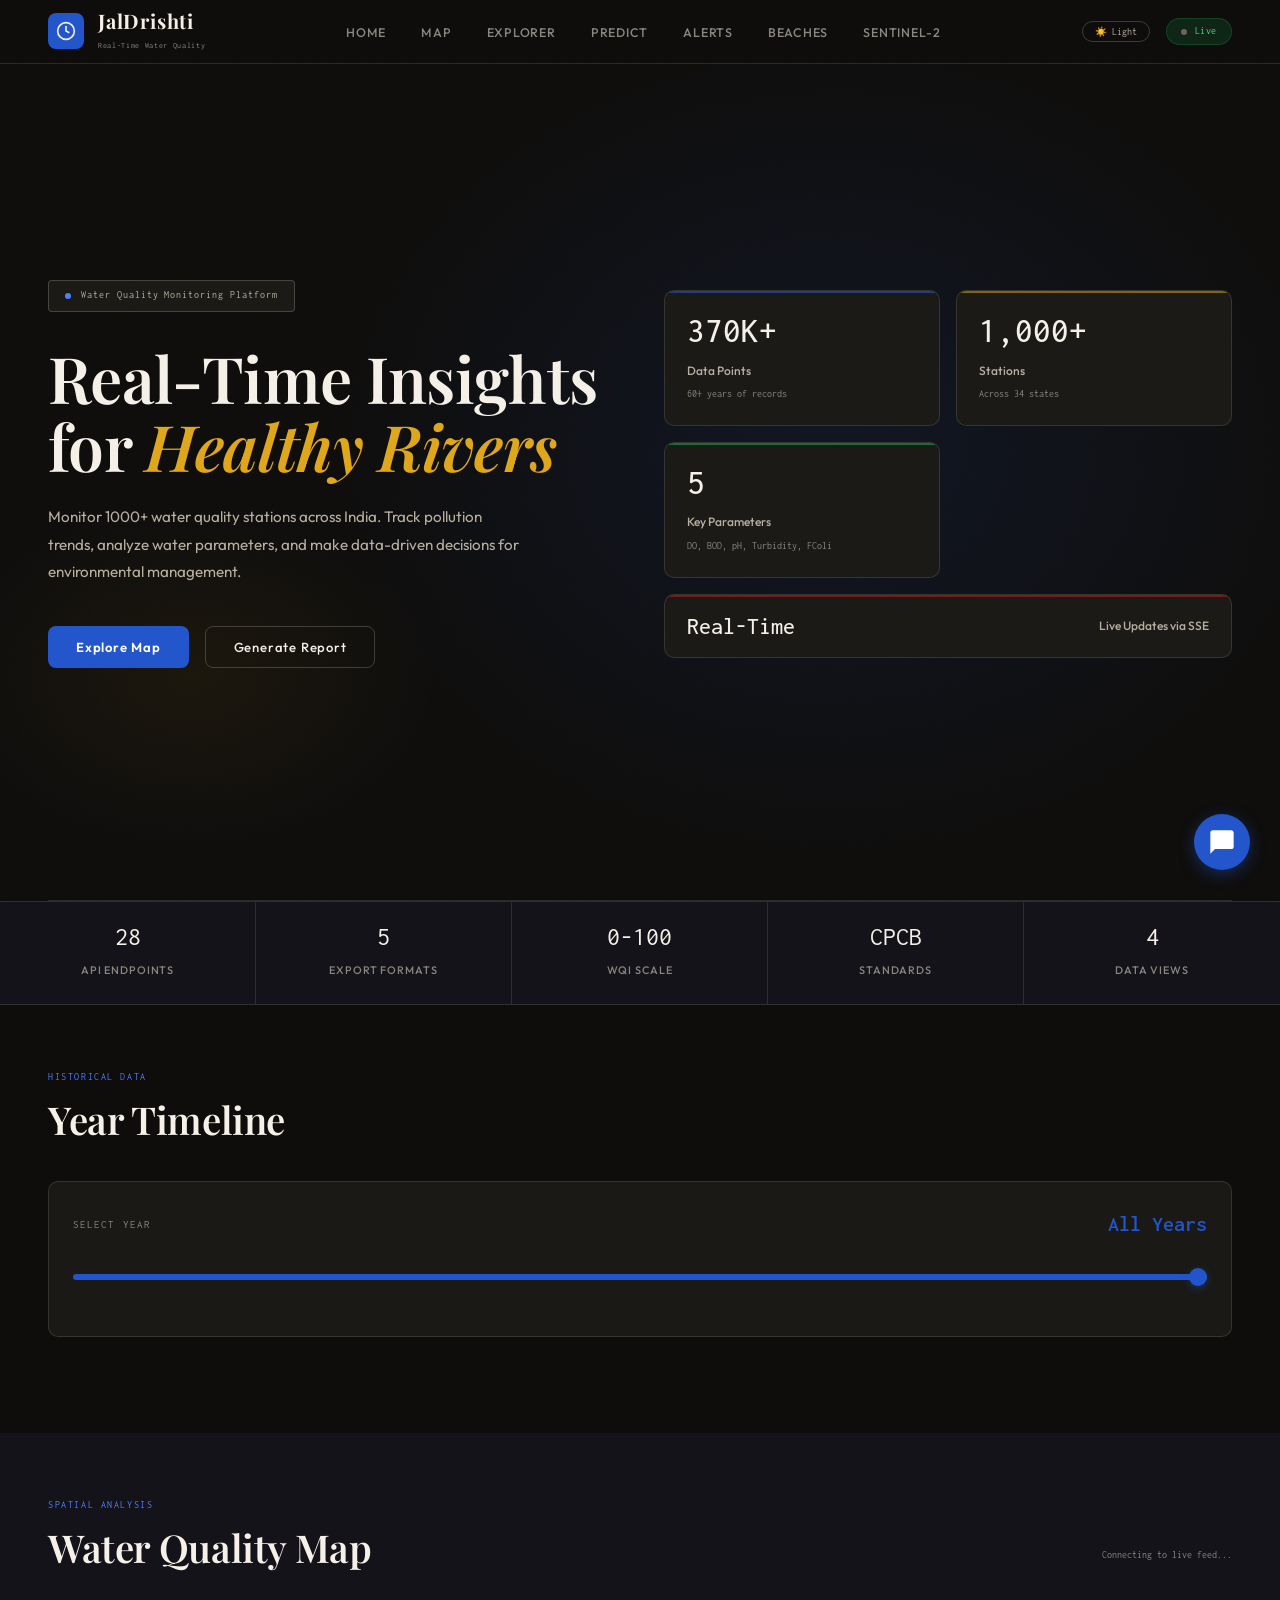
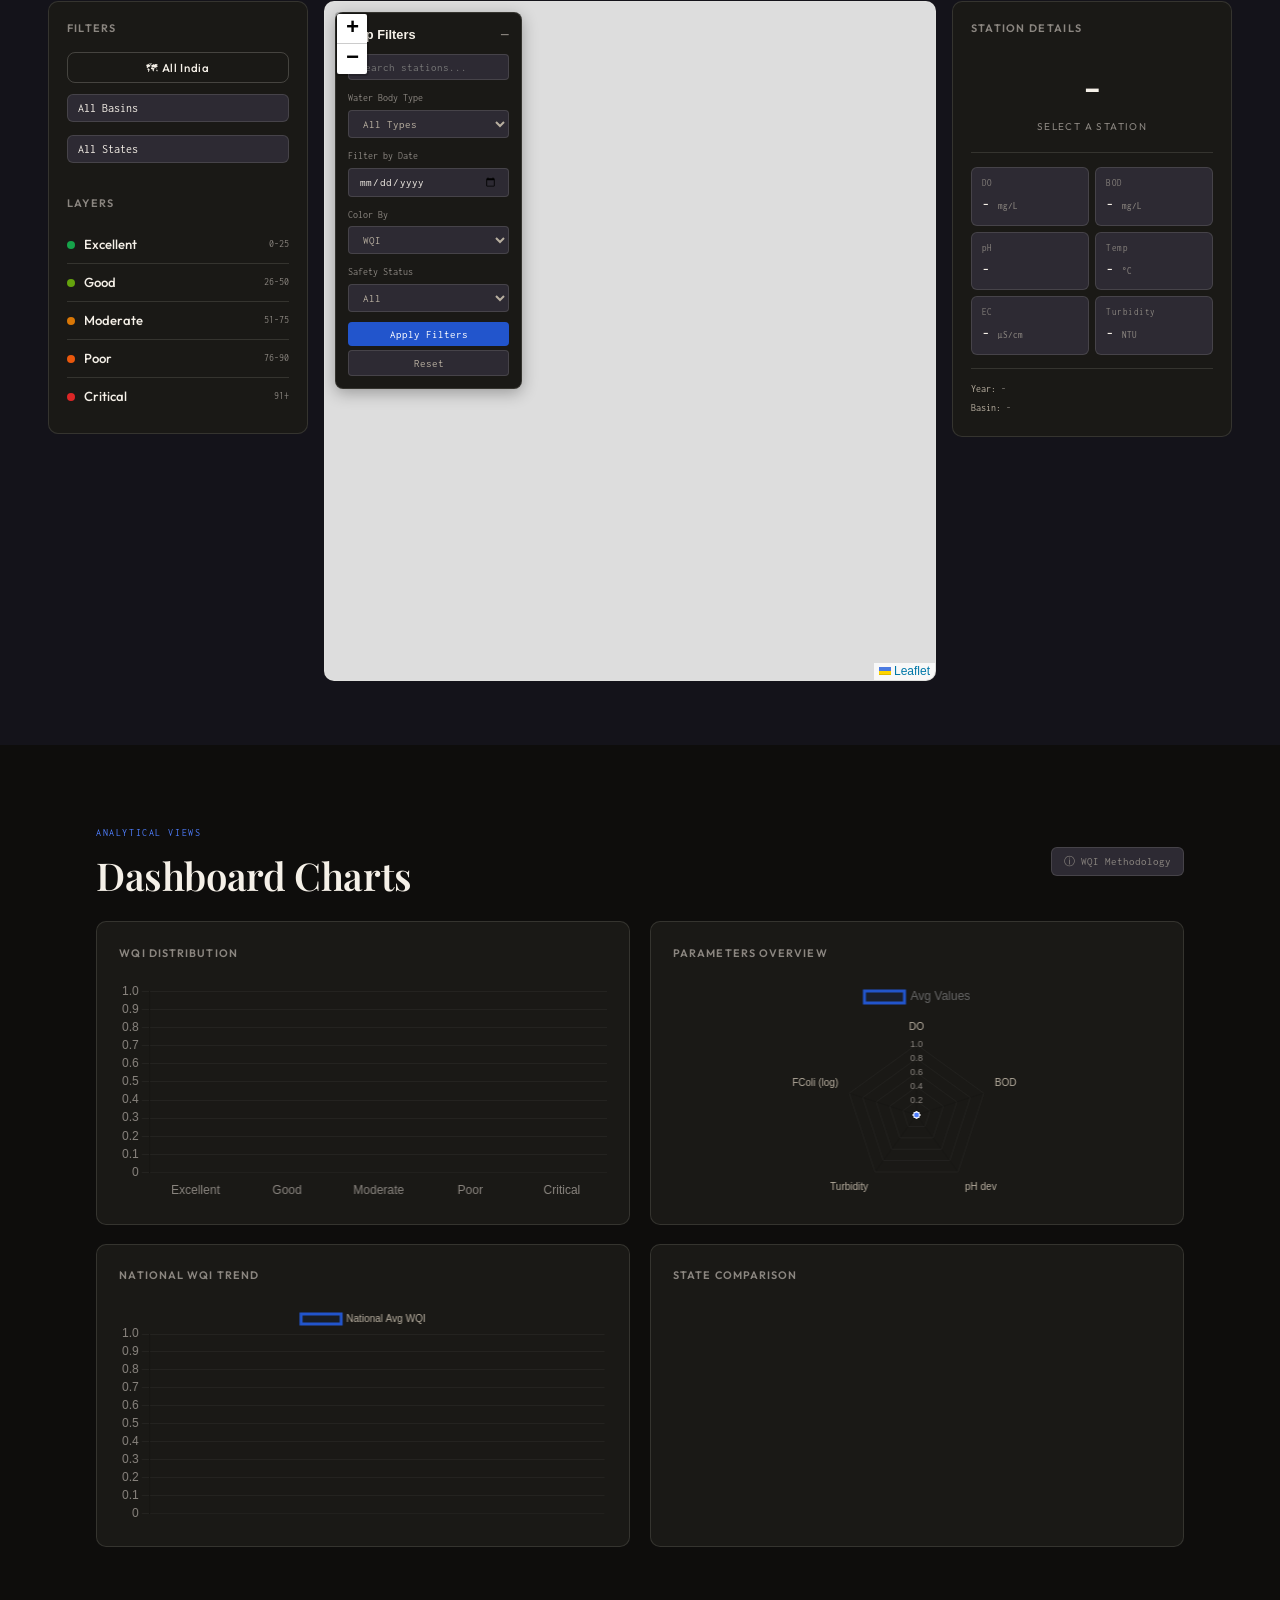
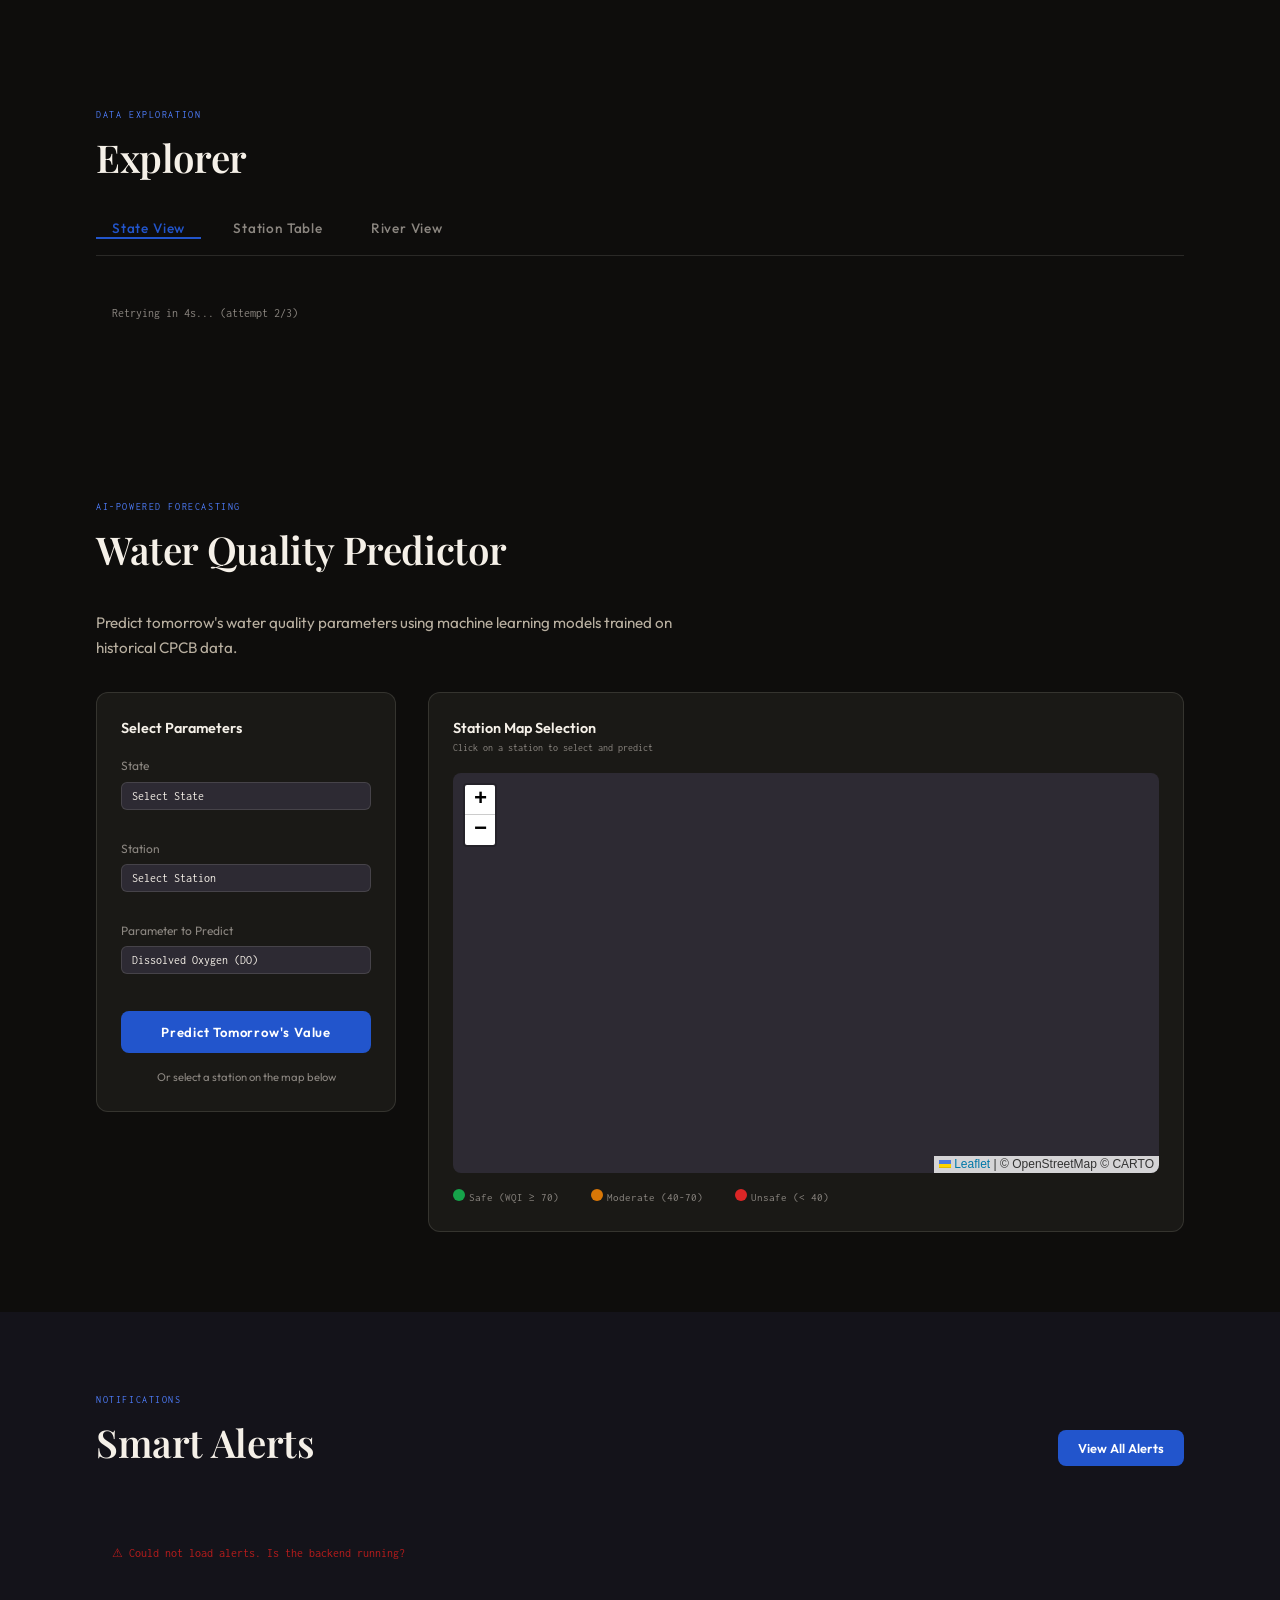
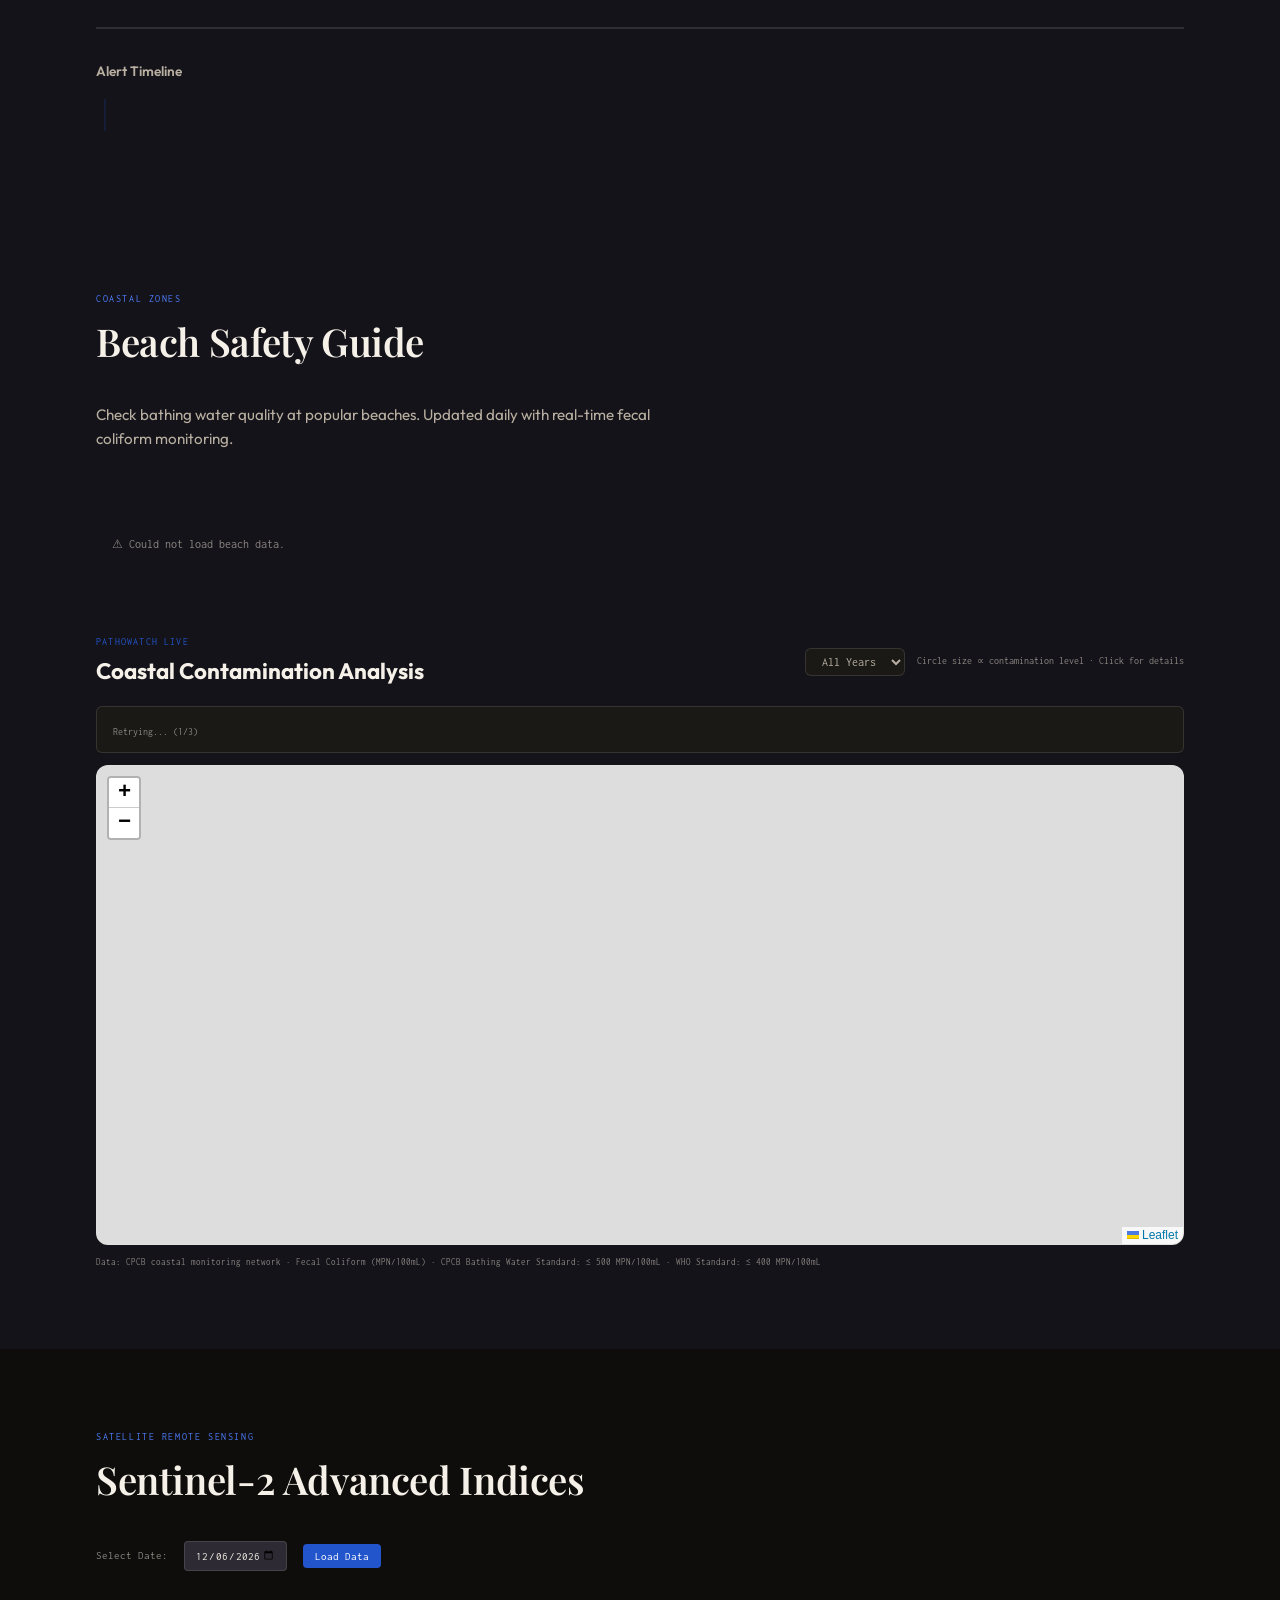
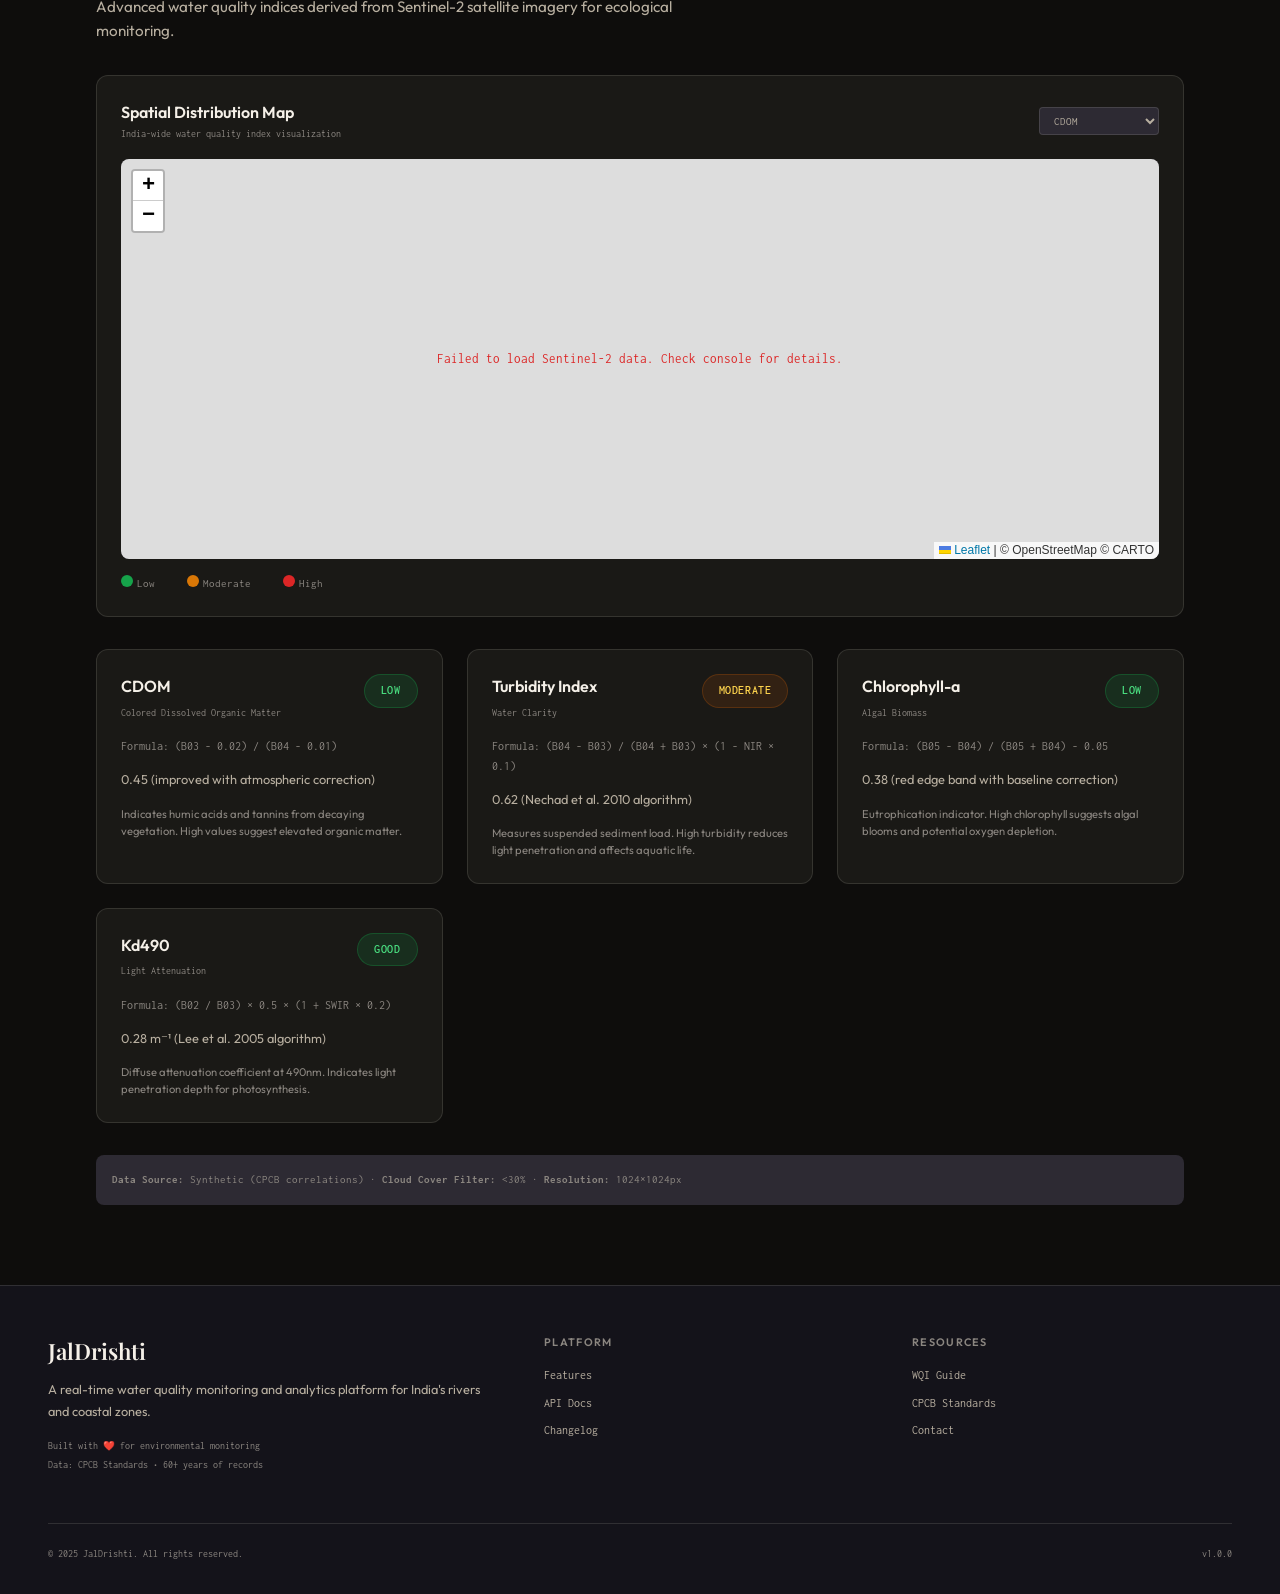
==== commit a9c260f7: "Add map enhancements: fecal coliform, date filter, water body type search, and Render build script" ====
--- a/frontend/index.html
+++ b/frontend/index.html
@@ -303,6 +303,29 @@
               <div id="searchResults" style="position:absolute;top:100%;left:0;right:0;background:var(--card);
                 border:1px solid var(--border);border-radius:4px;max-height:200px;overflow-y:auto;
                 display:none;z-index:1001"></div>
+            </div>
+
+            <!-- Water Body Type Search -->
+            <div style="margin-bottom:10px">
+              <label style="font-family:var(--mono);font-size:.65rem;color:var(--t3);display:block;margin-bottom:4px">Water Body Type</label>
+              <select id="waterBodyTypeSelect" style="width:100%;background:var(--bg3);border:1px solid var(--border);
+                color:var(--t2);font-family:var(--mono);font-size:.7rem;padding:6px 10px;border-radius:4px">
+                <option value="">All Types</option>
+                <option value="River">River</option>
+                <option value="Canal">Canal</option>
+                <option value="Creek">Creek</option>
+                <option value="Lake">Lake</option>
+                <option value="Pond">Pond</option>
+                <option value="Reservoir">Reservoir</option>
+              </select>
+            </div>
+
+            <!-- Date Filter -->
+            <div style="margin-bottom:10px">
+              <label style="font-family:var(--mono);font-size:.65rem;color:var(--t3);display:block;margin-bottom:4px">Filter by Date</label>
+              <input type="date" id="mapDateFilter" 
+                style="width:100%;background:var(--bg3);border:1px solid var(--border);color:var(--t1);
+                font-family:var(--mono);font-size:.7rem;padding:6px 10px;border-radius:4px">
             </div>
 
             <!-- Color By Parameter -->
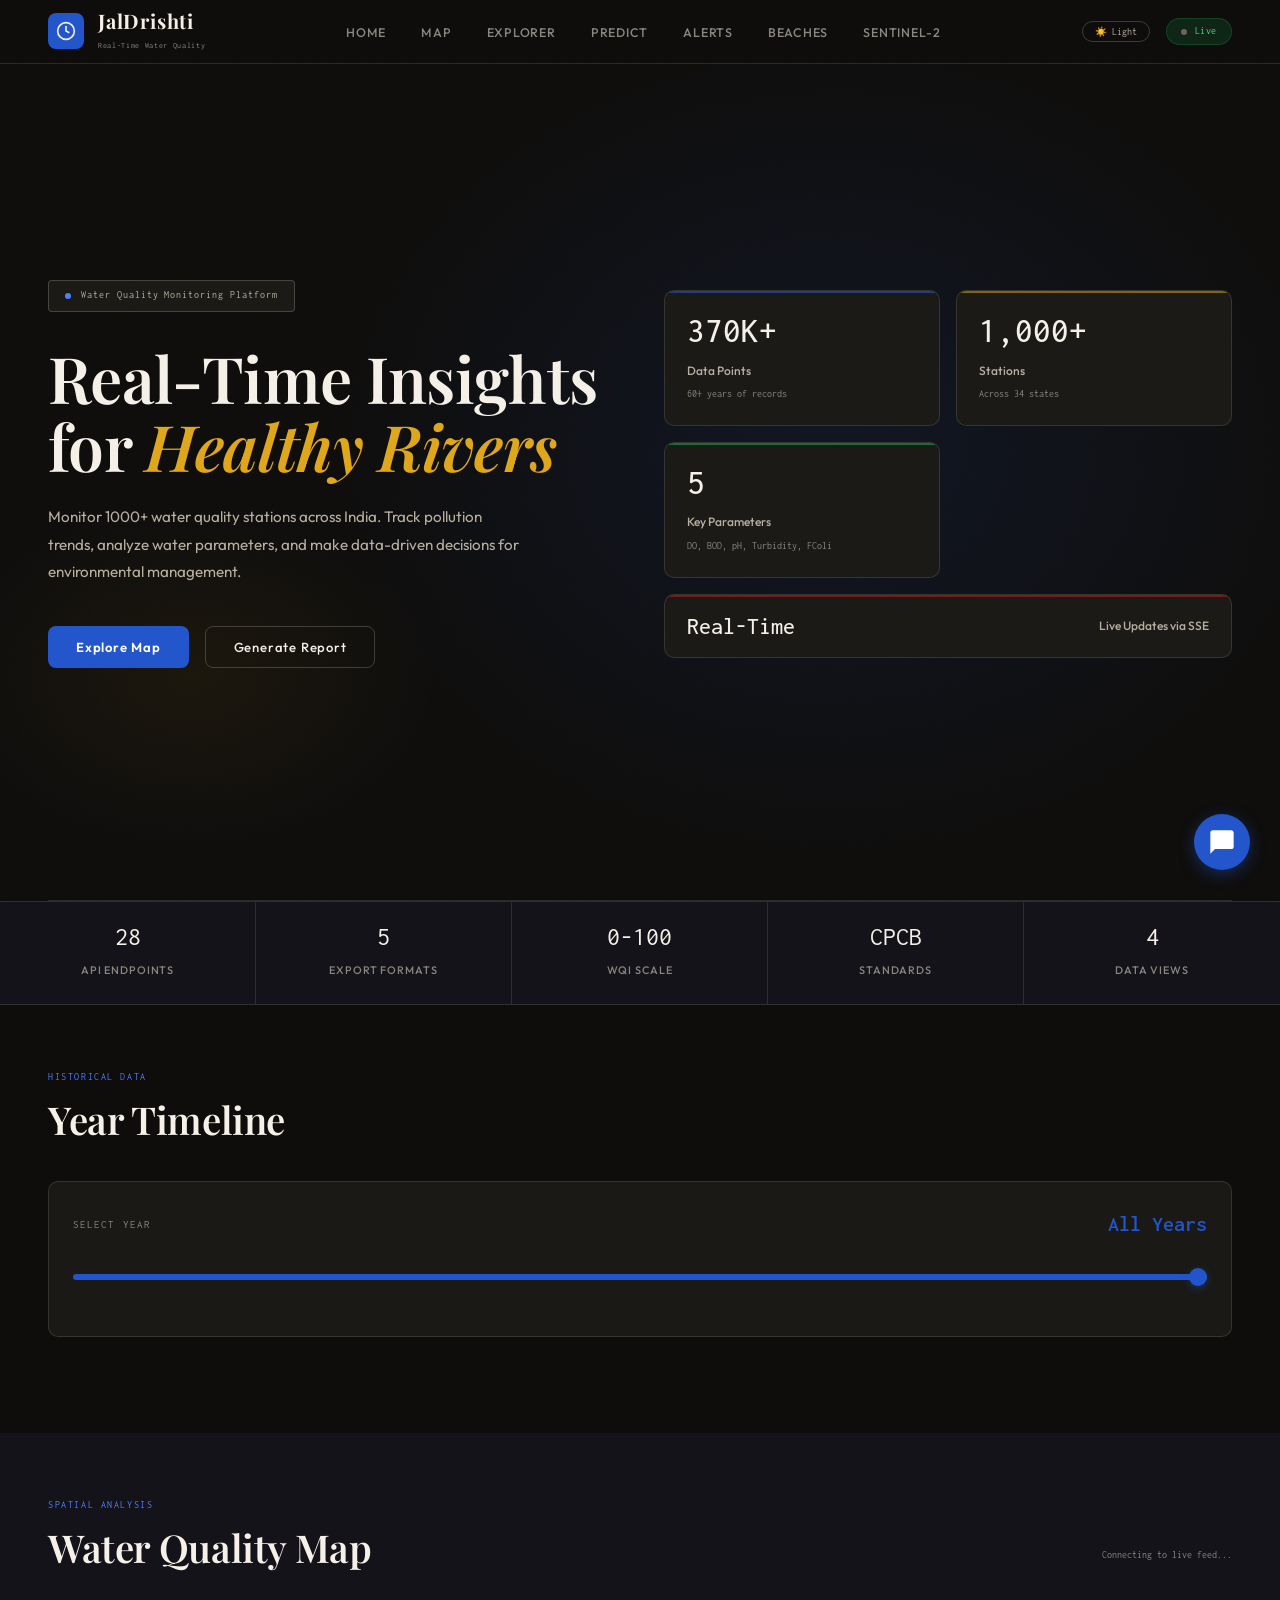
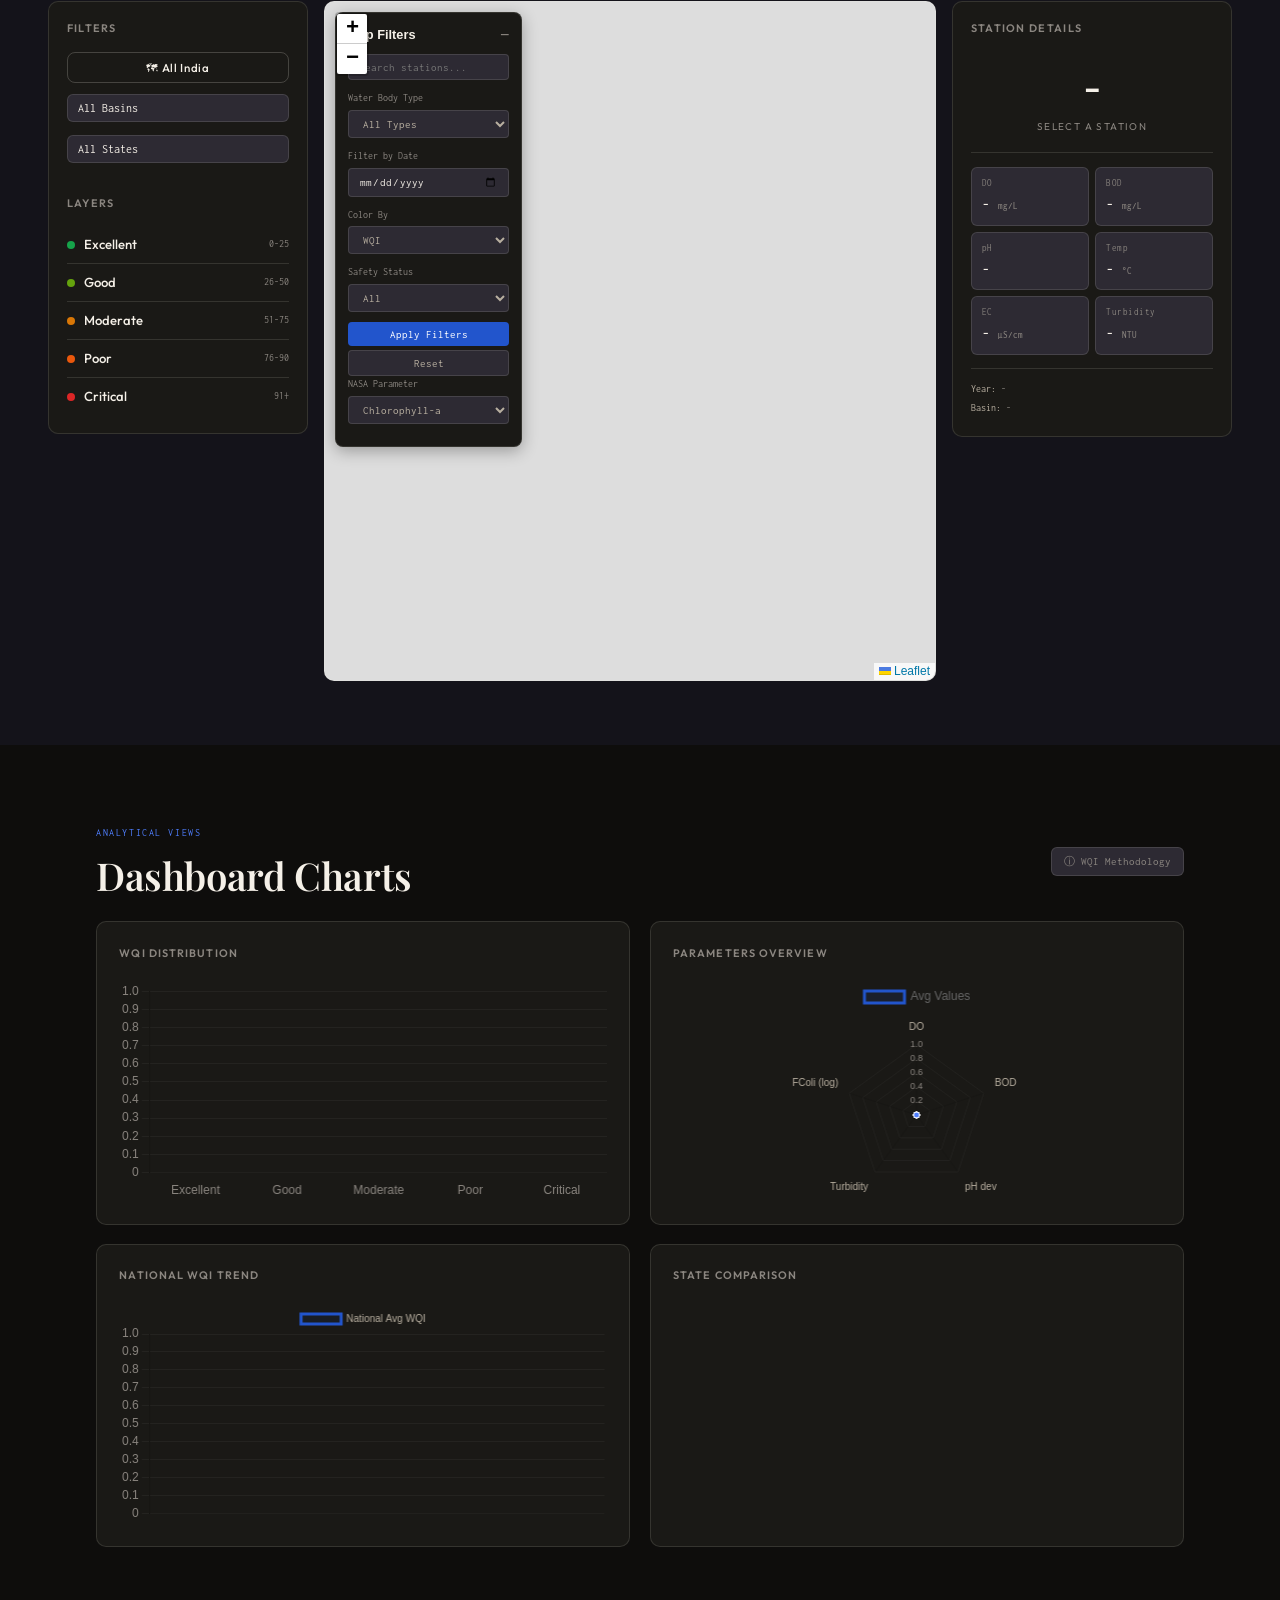
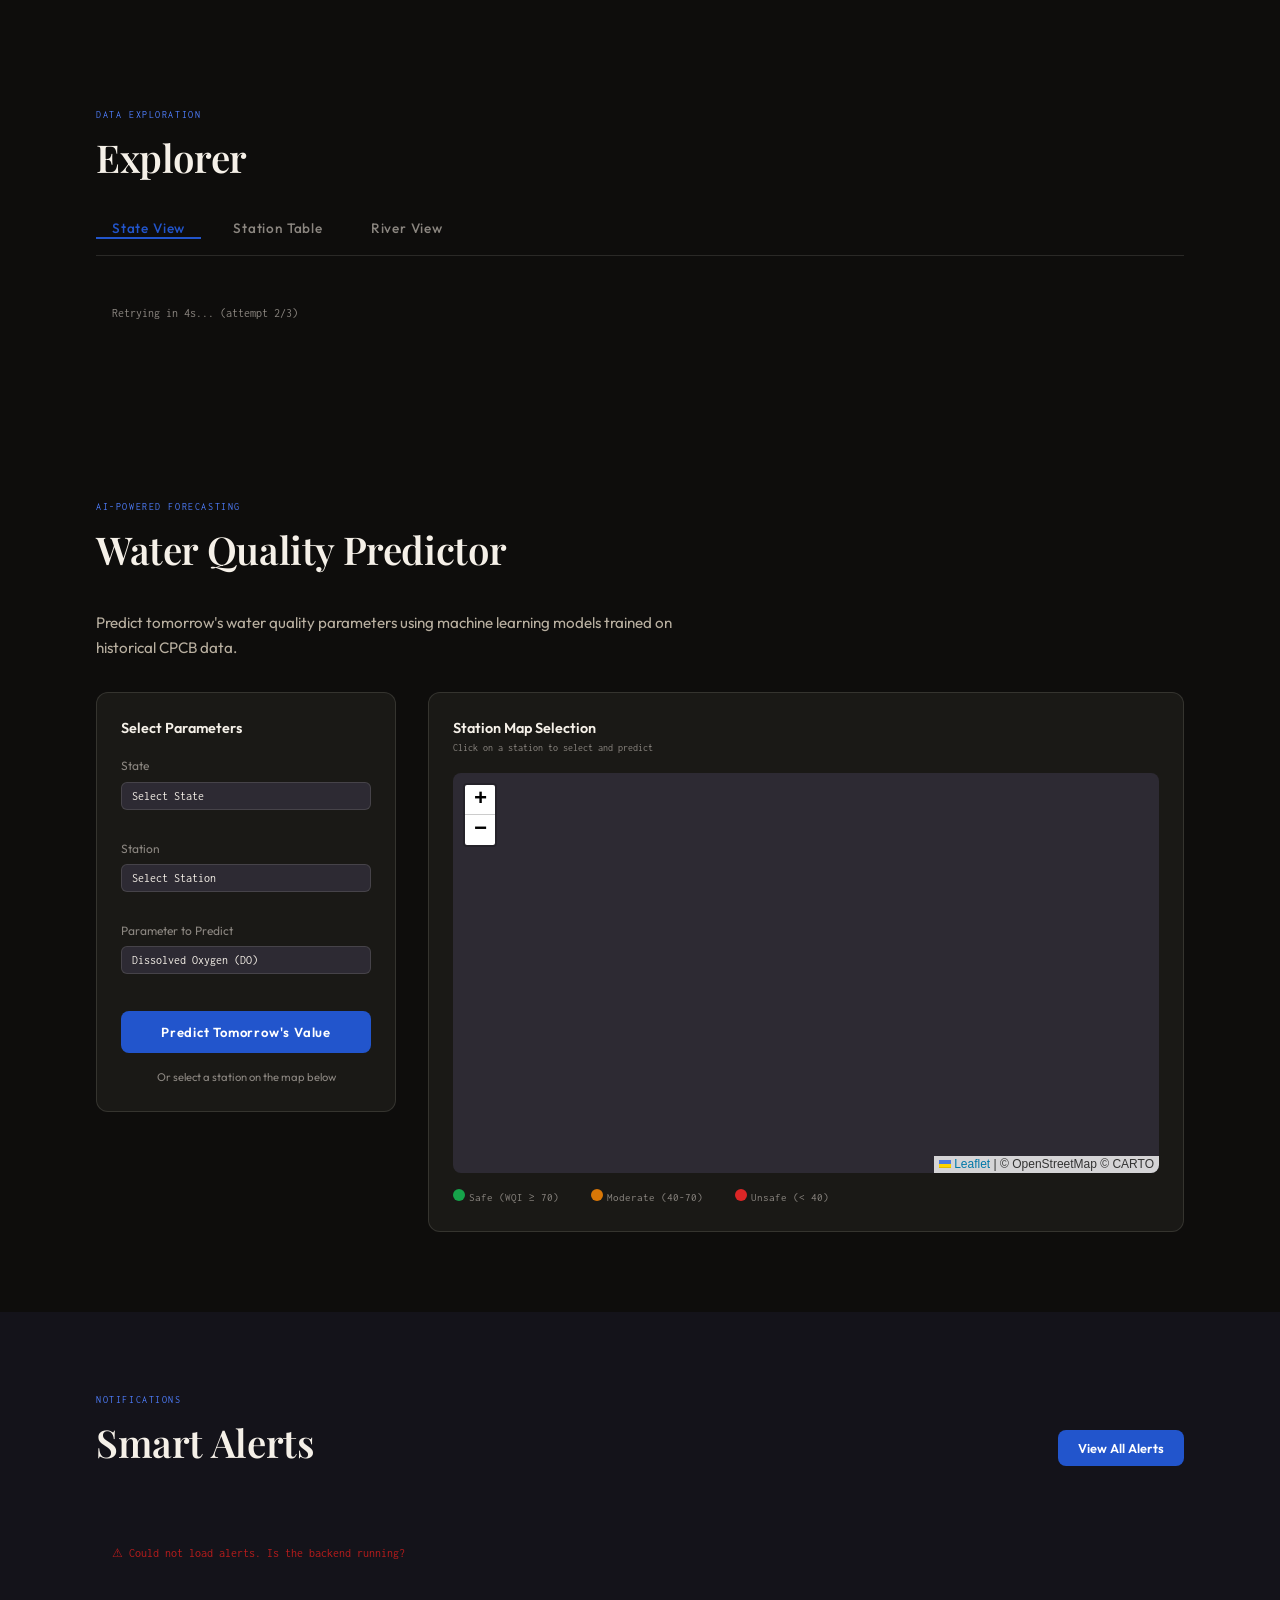
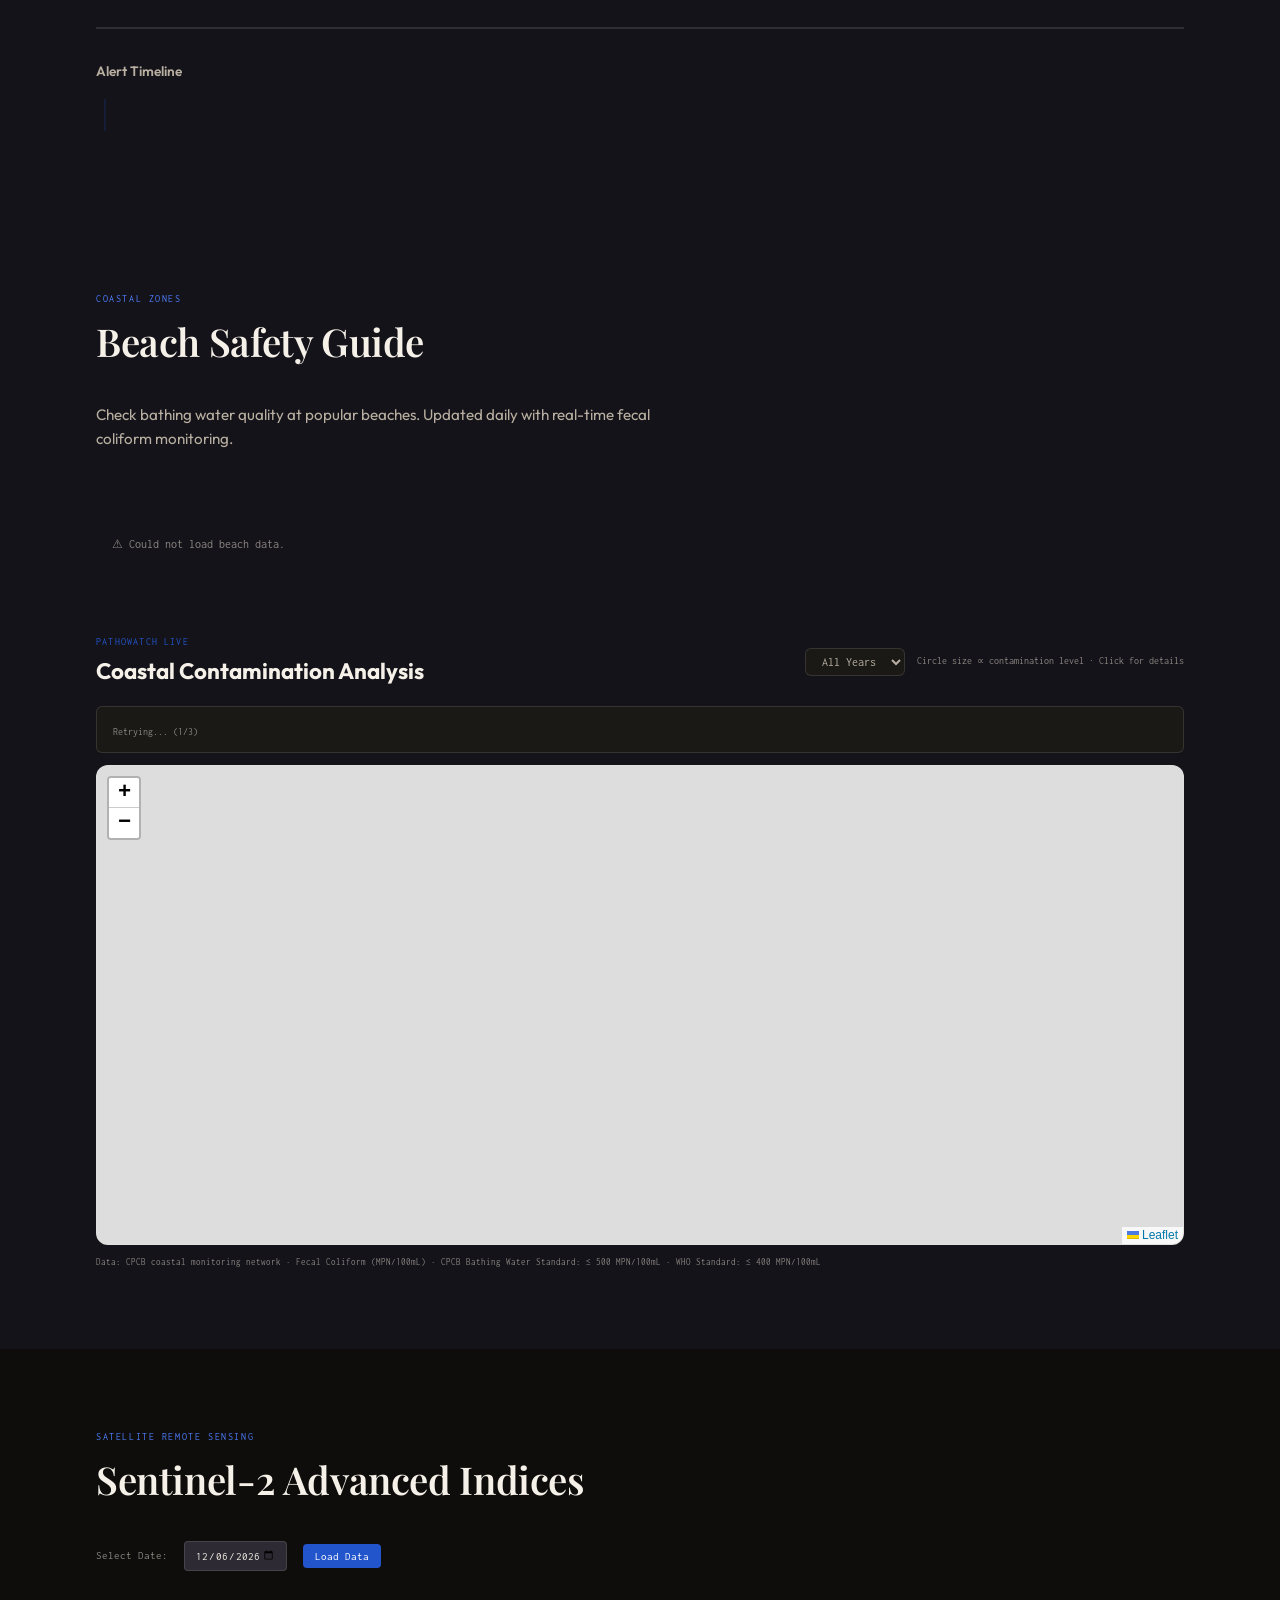
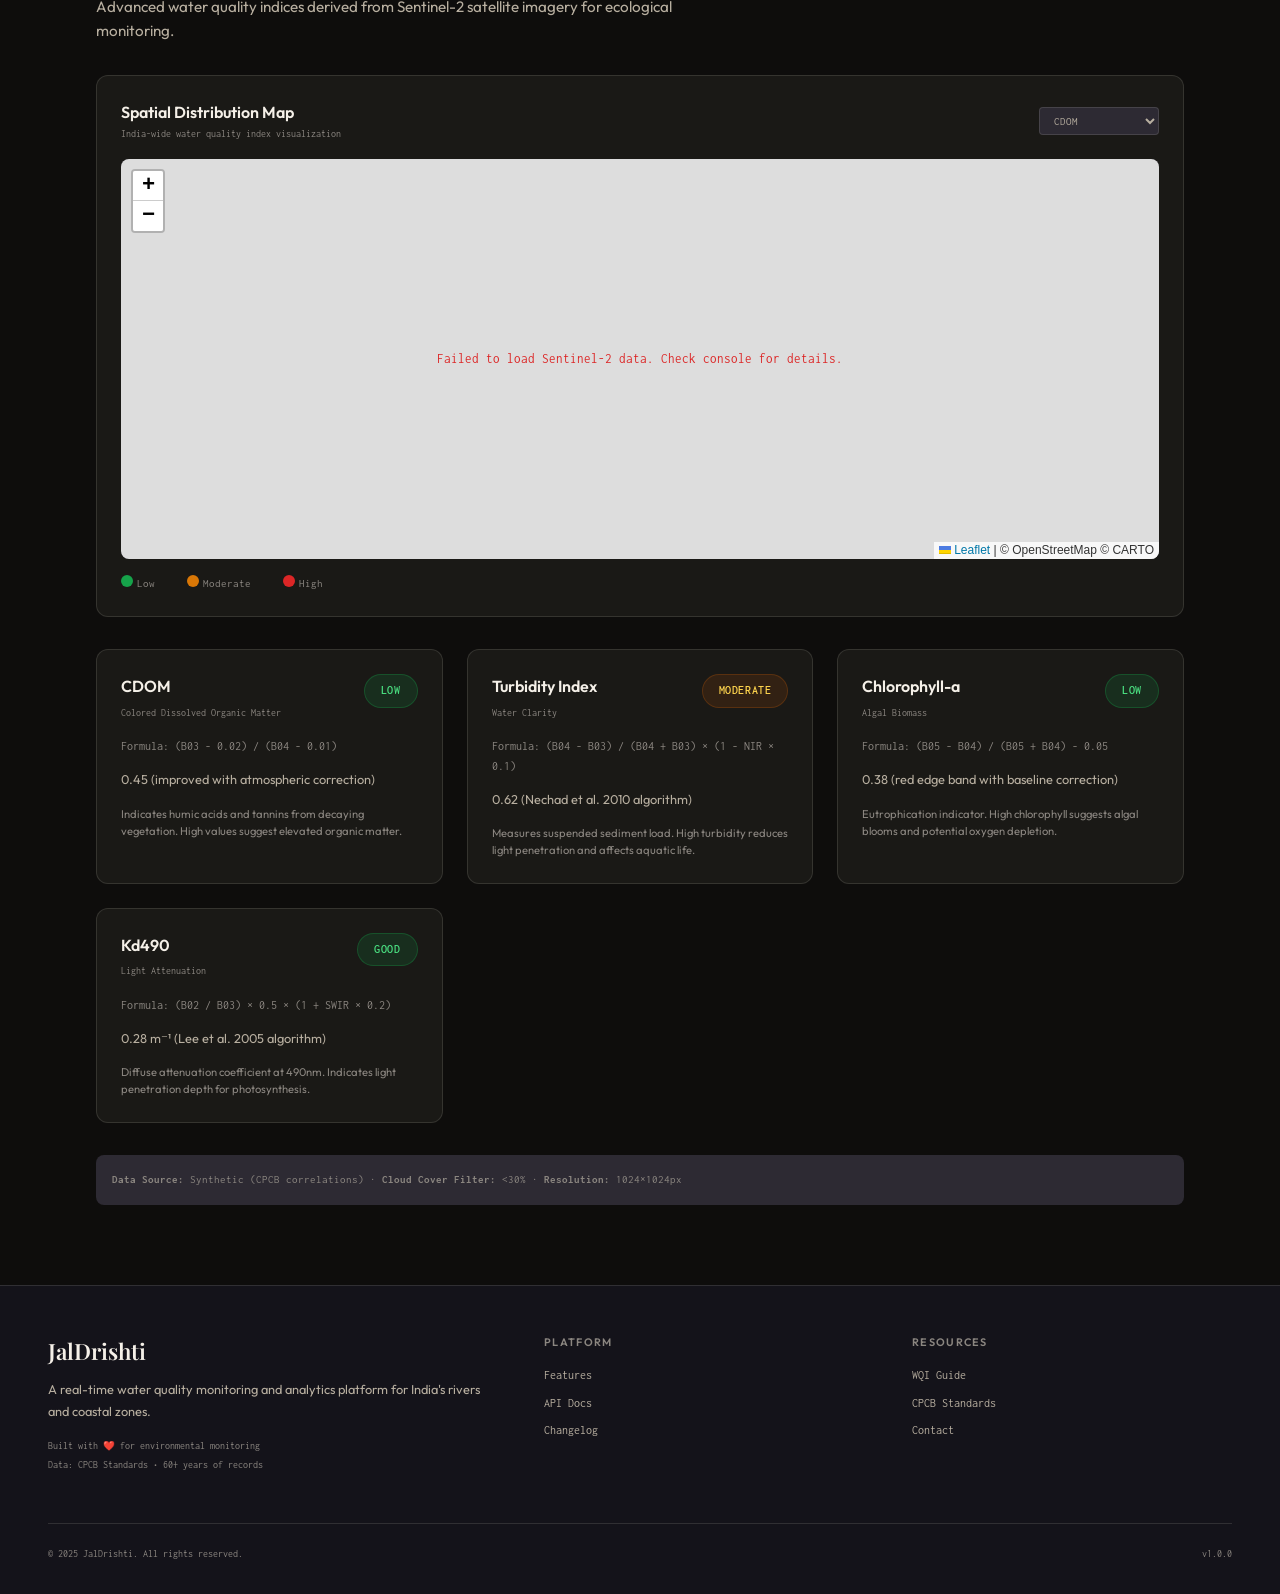
==== commit 42ae910e: "Add NASA satellite analysis API and river body data points visualization on India map" ====
--- a/frontend/index.html
+++ b/frontend/index.html
@@ -1039,6 +1039,7 @@
 <script src="assets/js/explorer.js"></script>
 <script src="assets/js/predict.js"></script>
 <script src="assets/js/sentinel.js"></script>
+<script src="assets/js/nasa_analysis.js"></script>
 <script src="assets/js/alerts.js"></script>
 <script src="assets/js/report.js"></script>
 <script src="assets/js/chatbot.js"></script>
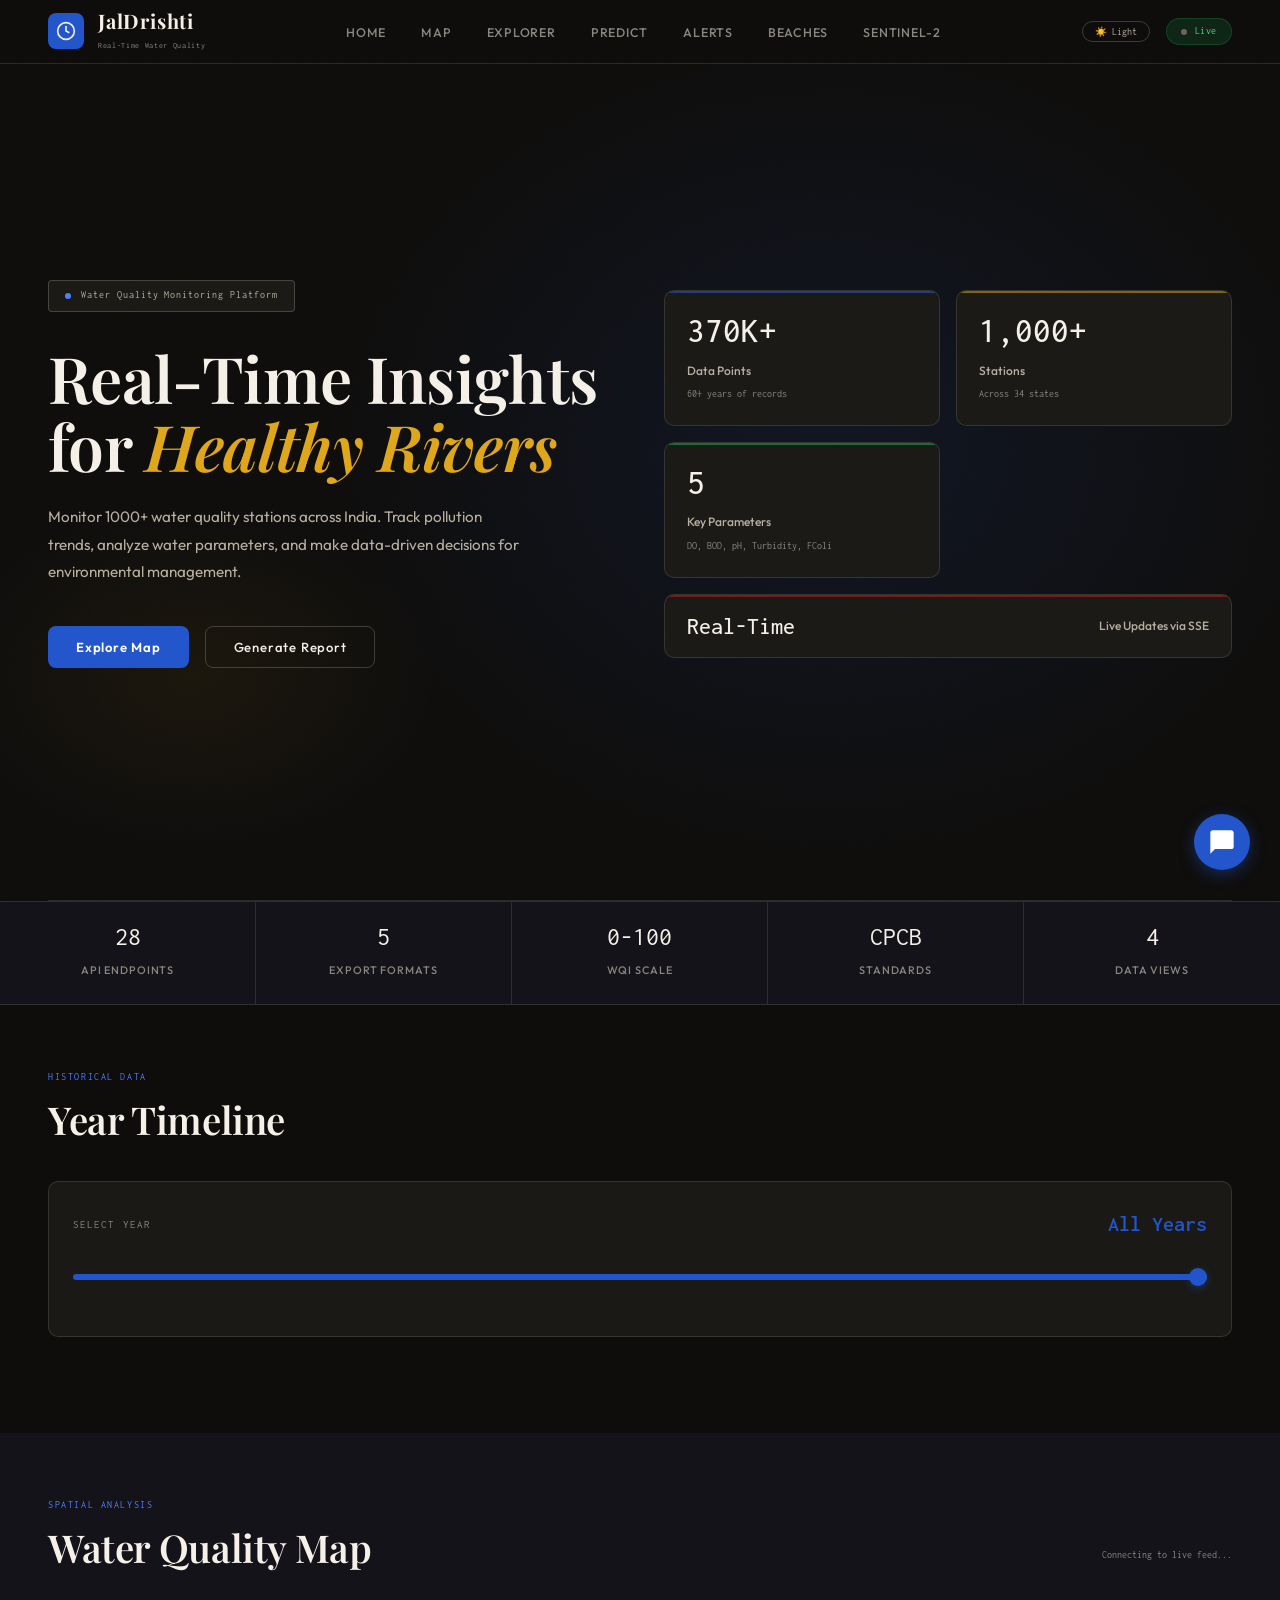
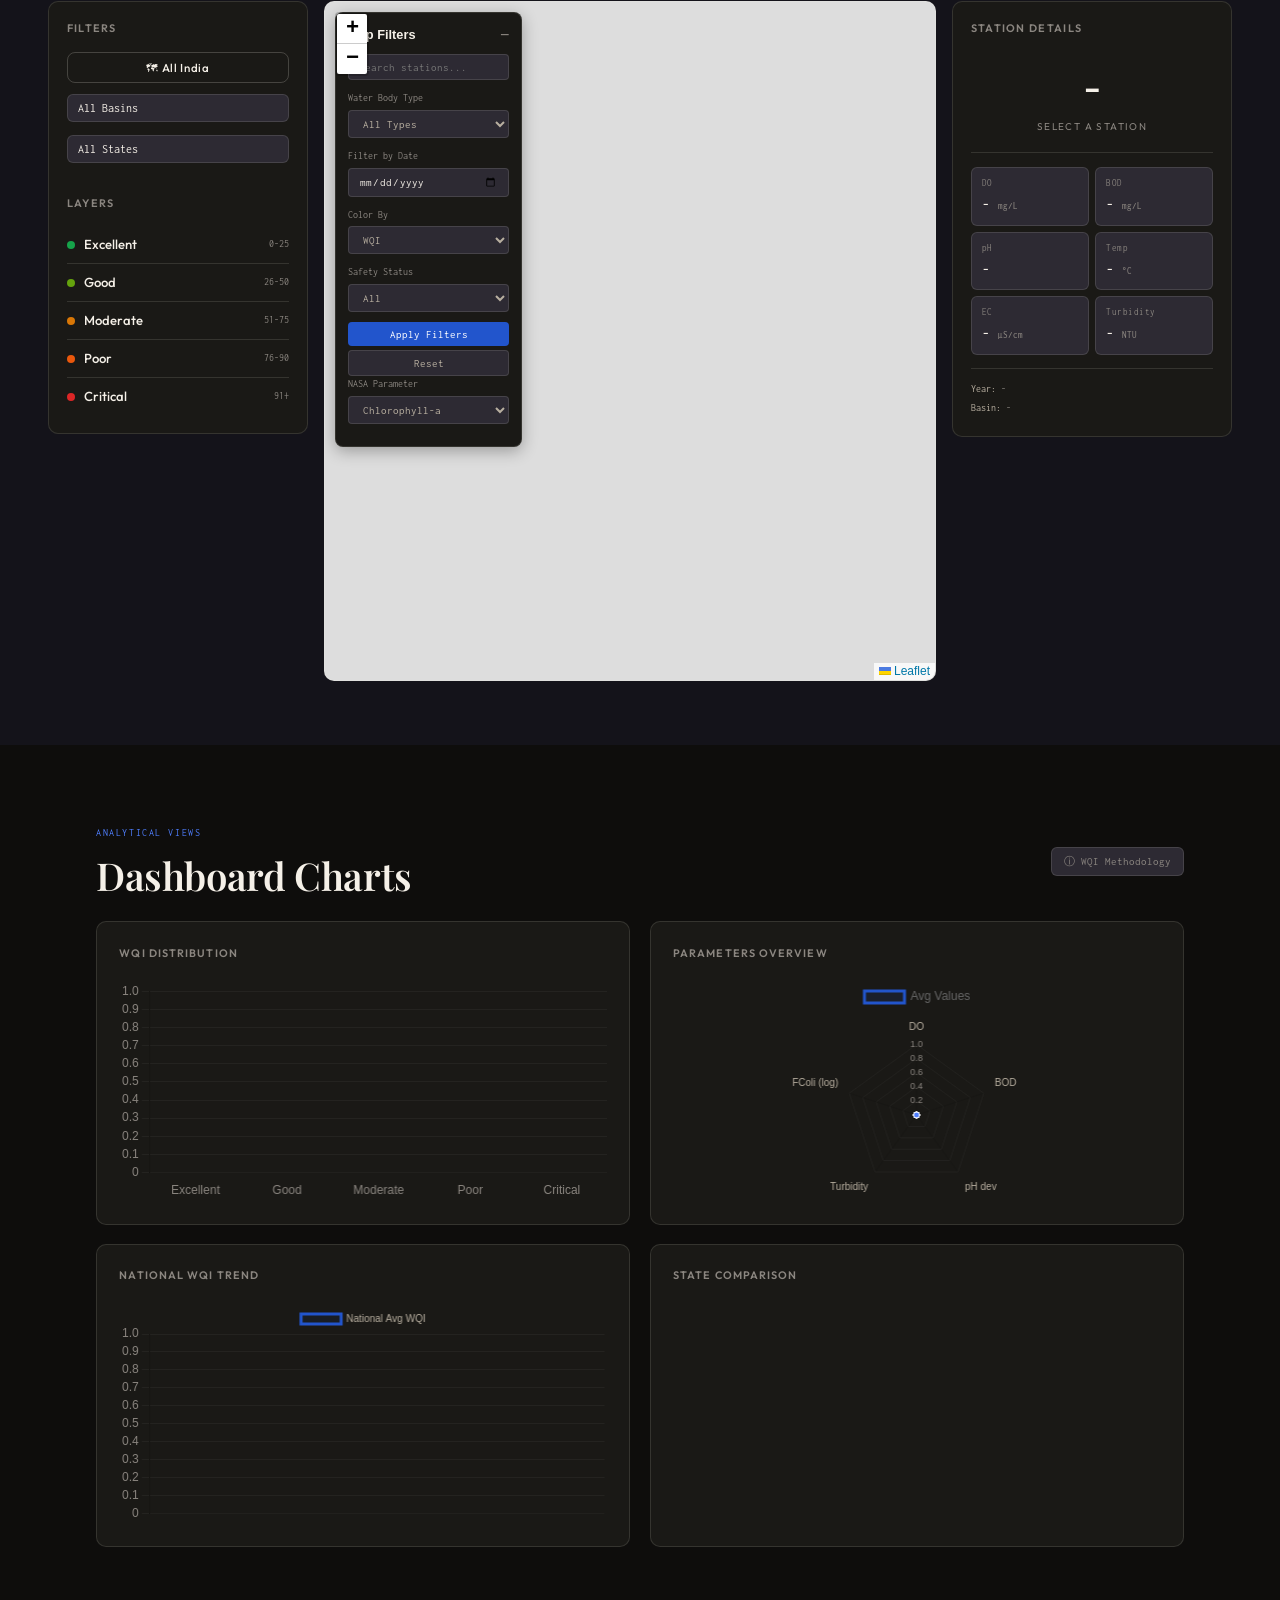
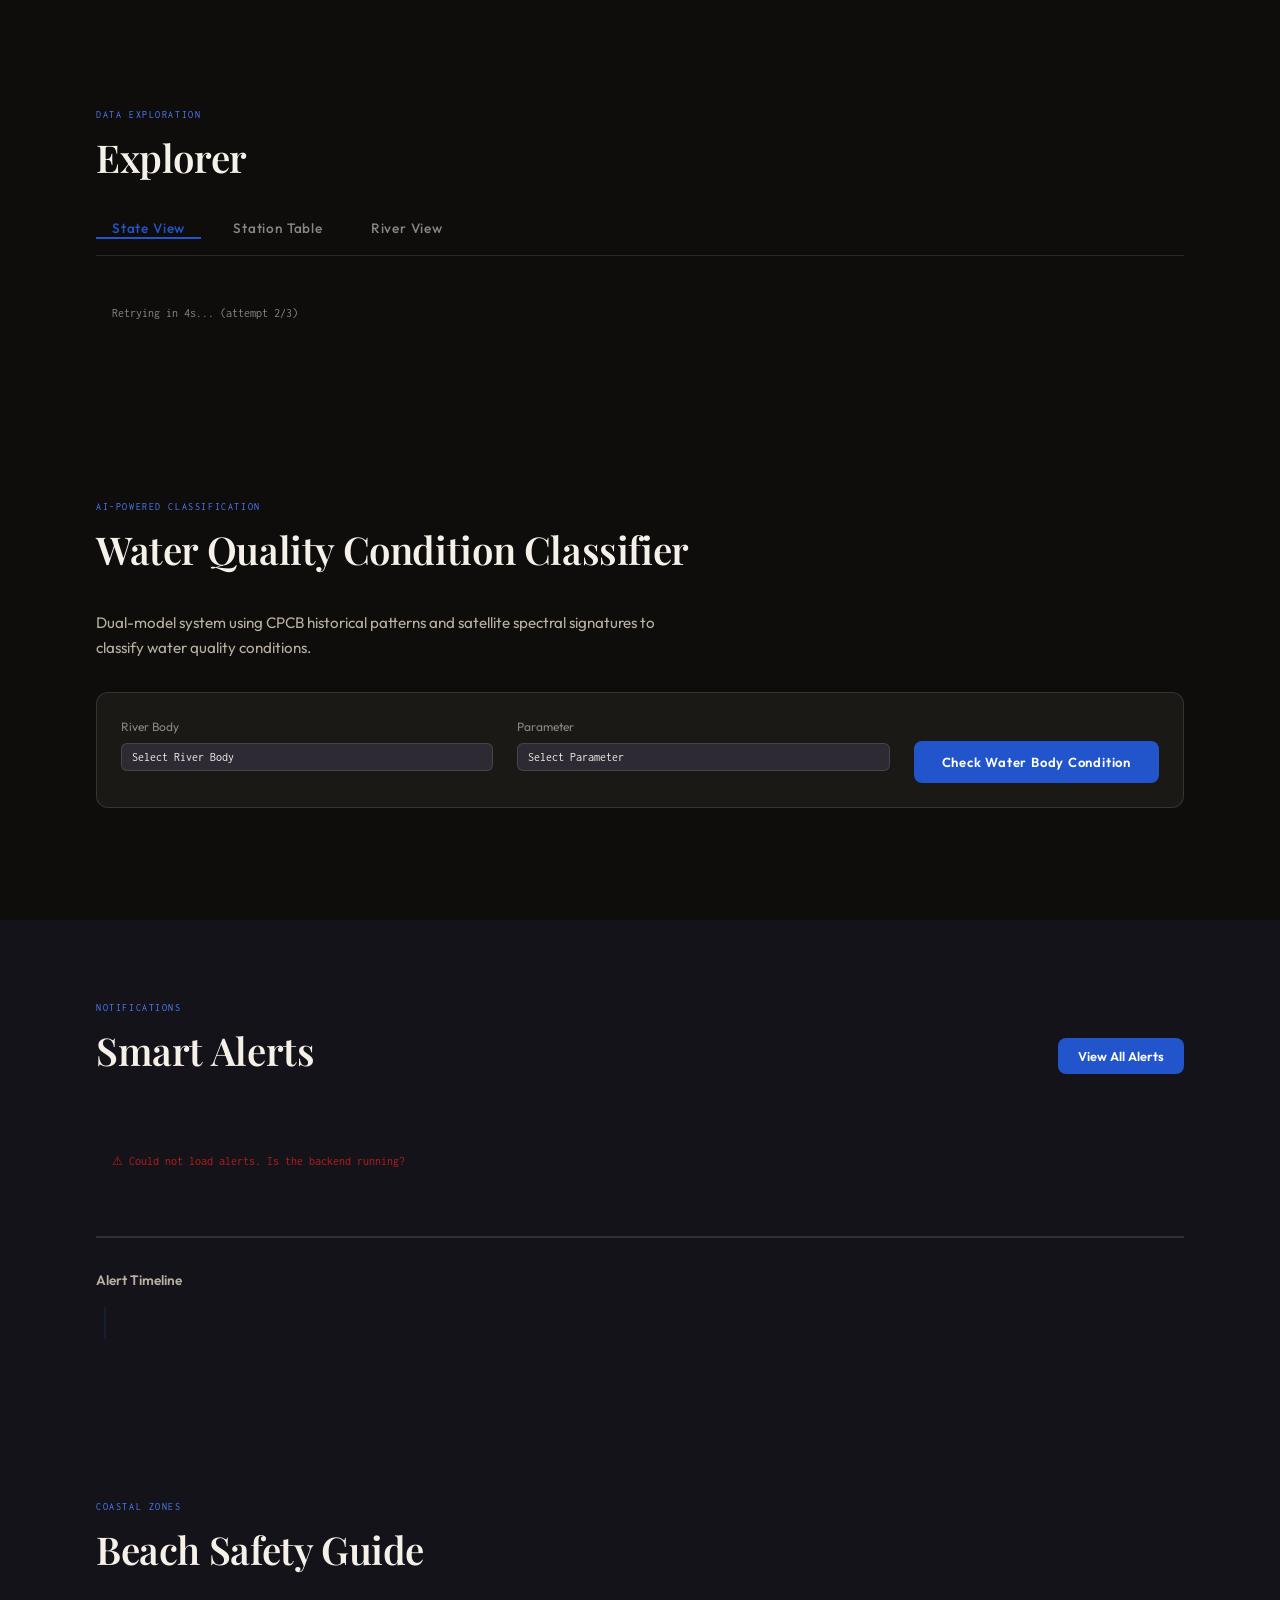
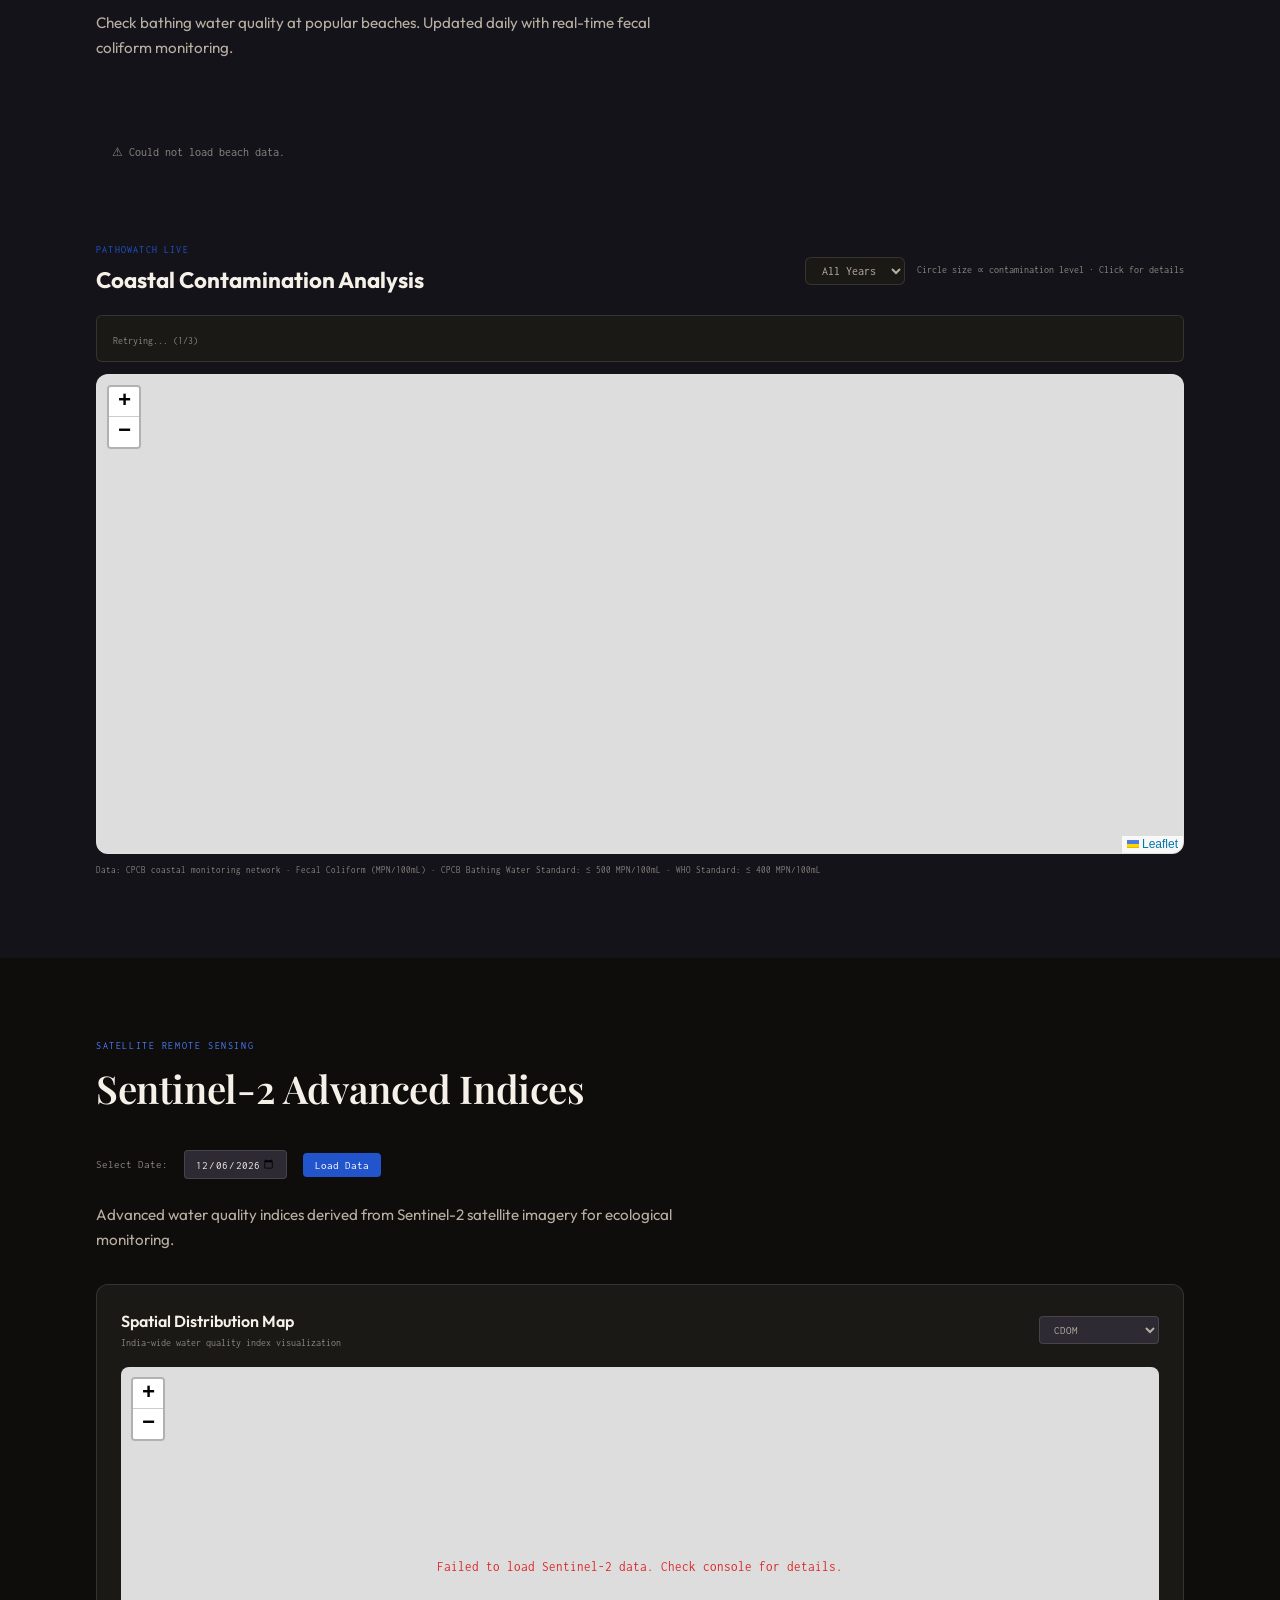
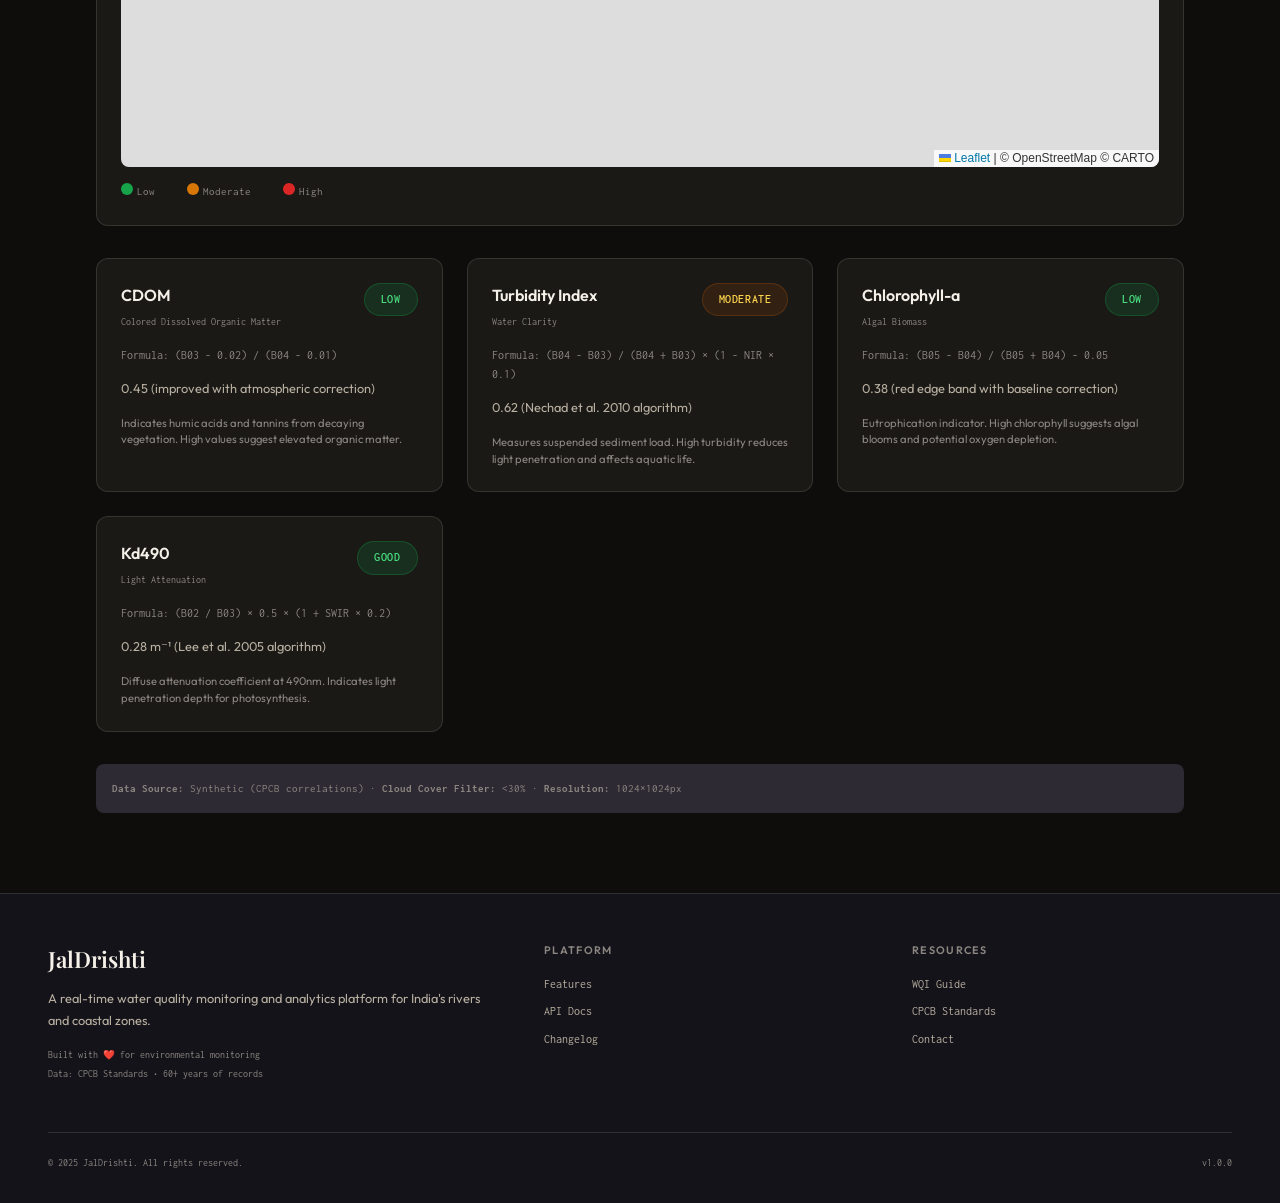
==== commit e867b7c1: "Implement dual-model water quality classification system replacing 7-day forecast" ====
--- a/frontend/index.html
+++ b/frontend/index.html
@@ -559,132 +559,89 @@
 </section>
 
 <!-- ═══════════════════════════════════════════════════════════════ -->
-<!-- ML PREDICTOR                                                    -->
+<!-- DUAL-MODEL WATER QUALITY CLASSIFICATION                           -->
 <!-- ═══════════════════════════════════════════════════════════════ -->
 <section id="predict-sec">
   <div style="padding: 0 3rem;">
-    <div class="section-eyebrow">AI-Powered Forecasting</div>
-    <h2 class="section-title">Water Quality Predictor</h2>
+    <div class="section-eyebrow">AI-Powered Classification</div>
+    <h2 class="section-title">Water Quality Condition Classifier</h2>
     <p style="font-size: .95rem; color: var(--t2); max-width: 600px; margin-bottom: 2rem;">
-      Predict tomorrow's water quality parameters using machine learning models trained on historical CPCB data.
+      Dual-model system using CPCB historical patterns and satellite spectral signatures to classify water quality conditions.
     </p>
 
-    <div style="display: grid; grid-template-columns: 300px 1fr; gap: 2rem; align-items: start;">
-      <!-- Prediction Controls -->
-      <div style="background: var(--card); border: 1px solid var(--border); border-radius: 12px; padding: 1.5rem;">
-        <div style="font-weight: 600; font-size: .9rem; margin-bottom: 1rem; color: var(--t1);">Select Parameters</div>
-
-        <div style="margin-bottom: 1rem;">
-          <label style="display: block; font-size: .75rem; color: var(--t3); margin-bottom: .4rem;">State</label>
-          <select id="predictState" class="dsel" style="width: 100%;">
-            <option value="">Select State</option>
+    <!-- Selection Controls -->
+    <div style="background: var(--card); border: 1px solid var(--border); border-radius: 12px; padding: 1.5rem; margin-bottom: 2rem;">
+      <div style="display: grid; grid-template-columns: 1fr 1fr auto; gap: 1.5rem; align-items: end;">
+        <div>
+          <label style="display: block; font-size: .75rem; color: var(--t3); margin-bottom: .4rem;">River Body</label>
+          <select id="riverBodySelect" class="dsel" style="width: 100%;">
+            <option value="">Select River Body</option>
           </select>
         </div>
-
-        <div style="margin-bottom: 1rem;">
-          <label style="display: block; font-size: .75rem; color: var(--t3); margin-bottom: .4rem;">Station</label>
-          <select id="predictStation" class="dsel" style="width: 100%;">
-            <option value="">Select Station</option>
-          </select>
-        </div>
-
-        <div style="margin-bottom: 1.5rem;">
-          <label style="display: block; font-size: .75rem; color: var(--t3); margin-bottom: .4rem;">Parameter to Predict</label>
-          <select id="predictParameter" class="dsel" style="width: 100%;">
+        <div>
+          <label style="display: block; font-size: .75rem; color: var(--t3); margin-bottom: .4rem;">Parameter</label>
+          <select id="parameterSelect" class="dsel" style="width: 100%;">
+            <option value="">Select Parameter</option>
             <option value="DO">Dissolved Oxygen (DO)</option>
             <option value="BOD">Biochemical Oxygen Demand (BOD)</option>
             <option value="pH">pH Level</option>
-            <option value="Fecal_Coliform">Fecal Coliform</option>
+            <option value="FC">Fecal Coliform</option>
             <option value="EC">Electrical Conductivity (EC)</option>
-            <option value="Temperature">Temperature</option>
+            <option value="Nitrate">Nitrate</option>
+            <option value="Turbidity">Turbidity</option>
           </select>
         </div>
-
-        <button id="predictBtn" class="btn-solid" style="width: 100%;">Predict Tomorrow's Value</button>
-        <div style="margin-top: 1rem; font-size: .7rem; color: var(--t3); text-align: center;">
-          Or select a station on the map below
-        </div>
-      </div>
-
-      <!-- Prediction Map View -->
+        <button id="checkConditionBtn" class="btn-solid">Check Water Body Condition</button>
+      </div>
+    </div>
+
+    <!-- Results Section -->
+    <div id="predictResults" style="display: none;">
+      <!-- Three Model Cards -->
+      <div style="display: grid; grid-template-columns: 1fr 1fr 1.2fr; gap: 1.5rem; margin-bottom: 2rem;">
+        
+        <!-- Model A Card -->
+        <div id="modelACard" style="background: var(--card); border: 1px solid var(--border); border-radius: 12px; padding: 1.5rem;">
+          <div style="font-weight: 600; font-size: .85rem; margin-bottom: 1rem; color: var(--t1);">Model A: CPCB Historical</div>
+          <div class="class-badge status-moderate" style="display: inline-block; padding: 4px 12px; border-radius: 4px; font-size: .75rem; font-weight: 600; margin-bottom: 1rem;">-</div>
+          <div style="margin-bottom: 1rem;">
+            <div style="font-size: .7rem; color: var(--t3); margin-bottom: .3rem;">Confidence</div>
+            <div style="background: var(--bg3); border-radius: 4px; height: 8px; overflow: hidden;">
+              <div class="confidence-bar" style="width: 0%; height: 100%; background: #D97706; transition: width 0.3s;"></div>
+            </div>
+            <div class="confidence-value" style="font-family: var(--mono); font-size: .7rem; color: var(--t3); margin-top: .3rem;">-</div>
+          </div>
+          <div class="source-text" style="font-size: .7rem; color: var(--t3);">-</div>
+        </div>
+
+        <!-- Model B Card -->
+        <div id="modelBCard" style="background: var(--card); border: 1px solid var(--border); border-radius: 12px; padding: 1.5rem;">
+          <div style="font-weight: 600; font-size: .85rem; margin-bottom: 1rem; color: var(--t1);">Model B: Satellite Spectral</div>
+          <div class="class-badge status-moderate" style="display: inline-block; padding: 4px 12px; border-radius: 4px; font-size: .75rem; font-weight: 600; margin-bottom: 1rem;">-</div>
+          <div style="margin-bottom: 1rem;">
+            <div style="font-size: .7rem; color: var(--t3); margin-bottom: .3rem;">Confidence</div>
+            <div style="background: var(--bg3); border-radius: 4px; height: 8px; overflow: hidden;">
+              <div class="confidence-bar" style="width: 0%; height: 100%; background: #D97706; transition: width 0.3s;"></div>
+            </div>
+            <div class="confidence-value" style="font-family: var(--mono); font-size: .7rem; color: var(--t3); margin-top: .3rem;">-</div>
+          </div>
+          <div class="source-text" style="font-size: .7rem; color: var(--t3);">-</div>
+        </div>
+
+        <!-- Combined Verdict Card -->
+        <div id="combinedVerdictCard" style="background: linear-gradient(135deg, var(--card) 0%, var(--bg3) 100%); border: 2px solid var(--sap); border-radius: 12px; padding: 1.5rem;">
+          <div style="font-weight: 700; font-size: .9rem; margin-bottom: 1rem; color: var(--t1);">Combined Verdict</div>
+          <div class="verdict-badge status-moderate" style="display: inline-block; padding: 6px 16px; border-radius: 6px; font-size: .85rem; font-weight: 700; margin-bottom: 1rem;">-</div>
+          <div class="agreement-indicator" style="font-size: .75rem; color: #16A34A; margin-bottom: 1rem; font-weight: 500;">-</div>
+          <div class="combined-confidence" style="font-family: var(--mono); font-size: .75rem; color: var(--t3);">-</div>
+        </div>
+      </div>
+
+      <!-- Explanation Panel -->
       <div style="background: var(--card); border: 1px solid var(--border); border-radius: 12px; padding: 1.5rem;">
-        <div style="display: flex; justify-content: space-between; align-items: center; margin-bottom: 1rem;">
-          <div>
-            <div style="font-weight: 600; font-size: .9rem; color: var(--t1);">Station Map Selection</div>
-            <div style="font-family: var(--mono); font-size: .65rem; color: var(--t3);">Click on a station to select and predict</div>
-          </div>
-          <div id="selectedStationInfo" style="font-family: var(--mono); font-size: .7rem; color: var(--sap); display: none;">
-            Selected: <span id="mapSelectedStation">-</span>
-          </div>
-        </div>
-        <div id="predictMap" style="height: 400px; border-radius: 8px; overflow: hidden; background: var(--bg3);"></div>
-        <div style="margin-top: 1rem; display: flex; gap: 2rem; font-family: var(--mono); font-size: .7rem; color: var(--t3);">
-          <div><span style="display: inline-block; width: 12px; height: 12px; background: #16A34A; border-radius: 50%; margin-right: 4px;"></span>Safe (WQI ≥ 70)</div>
-          <div><span style="display: inline-block; width: 12px; height: 12px; background: #D97706; border-radius: 50%; margin-right: 4px;"></span>Moderate (40-70)</div>
-          <div><span style="display: inline-block; width: 12px; height: 12px; background: #DC2626; border-radius: 50%; margin-right: 4px;"></span>Unsafe (< 40)</div>
-        </div>
-      </div>
-
-      <!-- Prediction Results -->
-      <div id="predictResults" style="display: none;">
-        <!-- Prediction Card -->
-        <div style="background: var(--card); border: 1px solid var(--border); border-radius: 12px; padding: 2rem; margin-bottom: 1.5rem;">
-          <div style="display: flex; justify-content: space-between; align-items: start; margin-bottom: 1.5rem;">
-            <div>
-              <div style="font-size: .75rem; color: var(--t3); margin-bottom: .3rem;">Predicted Value for Tomorrow</div>
-              <div style="display: flex; align-items: baseline; gap: .5rem;">
-                <span id="predValue" style="font-size: 3rem; font-weight: 700; color: var(--sap);">-</span>
-                <span id="predUnit" style="font-size: 1rem; color: var(--t3);">mg/L</span>
-              </div>
-            </div>
-            <div>
-              <span id="predStatus" class="pred-badge">-</span>
-              <div id="predWQI" style="font-family: var(--mono); font-size: .85rem; color: var(--t3); margin-top: .5rem;">WQI: -</div>
-            </div>
-          </div>
-
-          <div style="font-family: var(--mono); font-size: .7rem; color: var(--t3);">
-            Station: <span id="predStation" style="color: var(--t2);">-</span> ·
-            Parameter: <span id="predParameter" style="color: var(--t2);">-</span>
-          </div>
-        </div>
-
-        <!-- 7-Day Forecast Chart -->
-        <div style="background: var(--card); border: 1px solid var(--border); border-radius: 12px; padding: 1.5rem; margin-bottom: 1.5rem;">
-          <div style="font-weight: 600; font-size: .9rem; margin-bottom: 1rem; color: var(--t1);">7-Day Forecast</div>
-          <div style="position: relative; height: 250px; width: 100%;">
-            <canvas id="forecastChart"></canvas>
-          </div>
-        </div>
-
-        <!-- Confusion Matrix & Metrics -->
-        <div style="display: grid; grid-template-columns: 1fr 1fr; gap: 1.5rem;">
-          <div style="background: var(--card); border: 1px solid var(--border); border-radius: 12px; padding: 1.5rem;">
-            <div style="font-weight: 600; font-size: .9rem; margin-bottom: 1rem; color: var(--t1);">Confusion Matrix</div>
-            <div id="confusionMatrix"></div>
-            <div style="font-family: var(--mono); font-size: .6rem; color: var(--t3); margin-top: .8rem;">
-              Rows: Actual Class · Columns: Predicted Class
-            </div>
-          </div>
-
-          <div style="background: var(--card); border: 1px solid var(--border); border-radius: 12px; padding: 1.5rem;">
-            <div style="font-weight: 600; font-size: .9rem; margin-bottom: 1rem; color: var(--t1);">Model Performance</div>
-            <div id="modelMetrics" style="display: grid; grid-template-columns: repeat(3, 1fr); gap: .8rem;"></div>
-          </div>
-        </div>
-
-        <!-- WQI Equation -->
-        <div style="background: var(--card); border: 1px solid var(--border); border-radius: 12px; padding: 1.5rem; margin-top: 1.5rem;">
-          <div style="font-weight: 600; font-size: .9rem; margin-bottom: 1rem; color: var(--t1);">WQI Calculation</div>
-          <div style="font-family: var(--mono); font-size: .85rem; color: var(--t2); margin-bottom: 1rem;">
-            WQI = Σ (W<sub>i</sub> × q<sub>i</sub>)
-          </div>
-          <div style="font-family: var(--mono); font-size: .75rem; color: var(--t3); margin-bottom: 1rem;">
-            q<sub>i</sub> = [(C<sub>i</sub> - S<sub>min</sub>) / (S<sub>max</sub> - S<sub>min</sub>)] × 100
-          </div>
-          <div style="font-size: .75rem; color: var(--t3);">
-            <strong>Weights:</strong> DO=0.31 | BOD=0.24 | pH=0.17 | Fecal Coliform=0.16 | EC=0.12
-          </div>
+        <div style="font-weight: 600; font-size: .85rem; margin-bottom: .5rem; color: var(--t1);">How This Works</div>
+        <div id="explanationPanel" style="font-size: .8rem; color: var(--t2); line-height: 1.6;">
+          Model A uses 62 years of CPCB ground station history for this river body. Model B uses Sentinel-2 satellite spectral signatures independent of ground measurements. Agreement between both increases confidence in the verdict.
         </div>
       </div>
     </div>
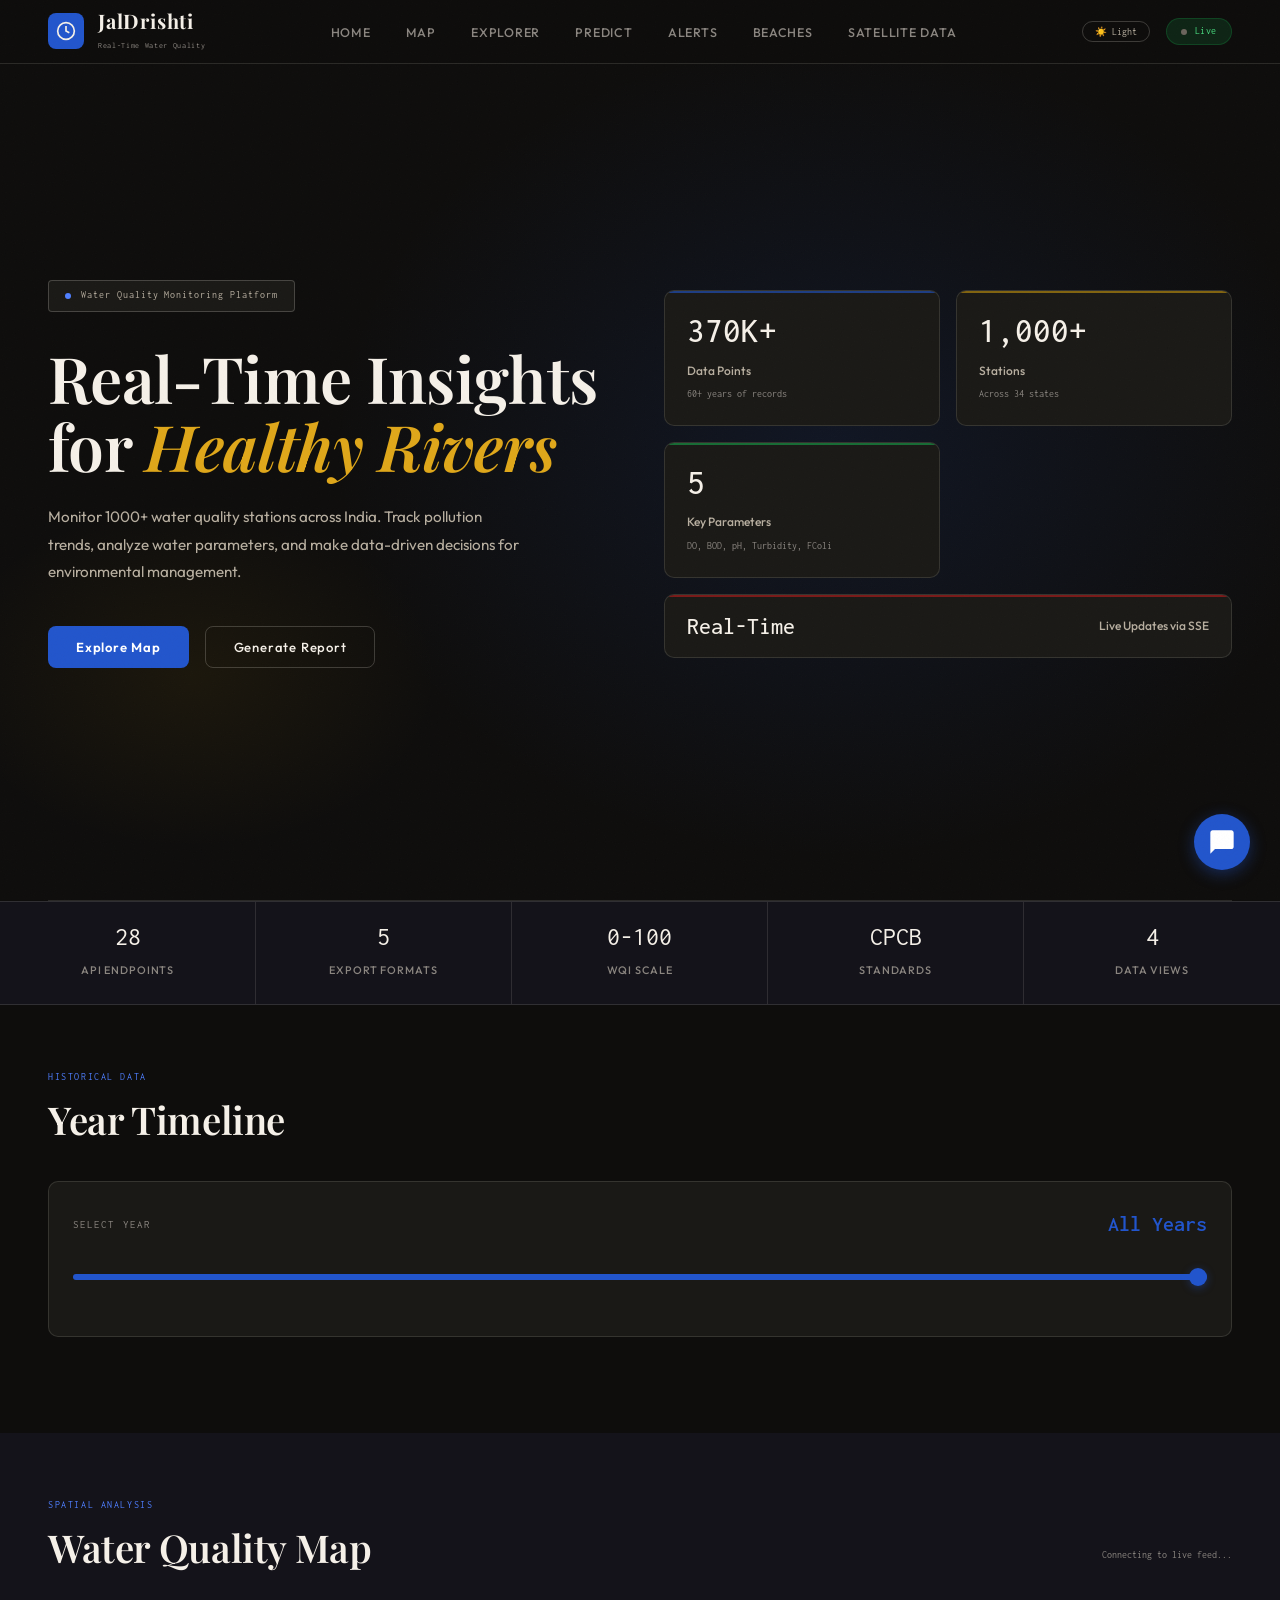
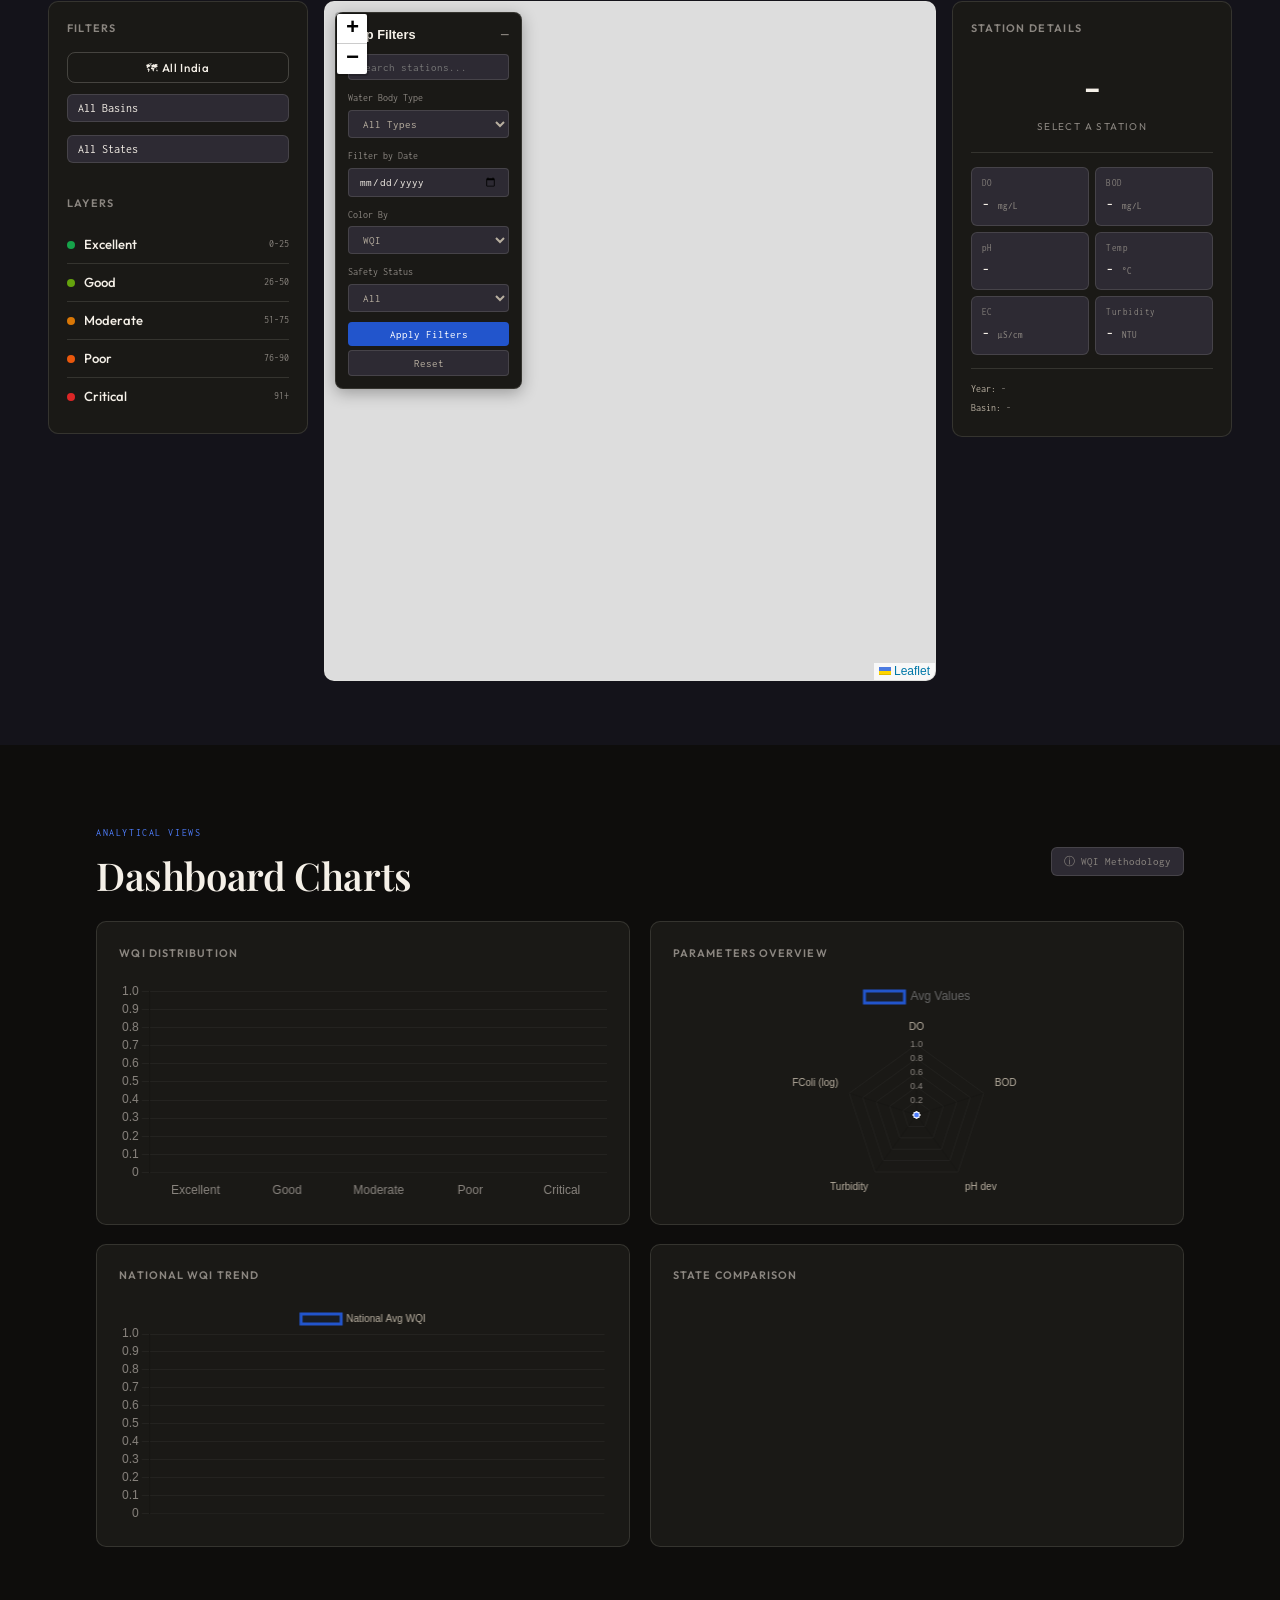
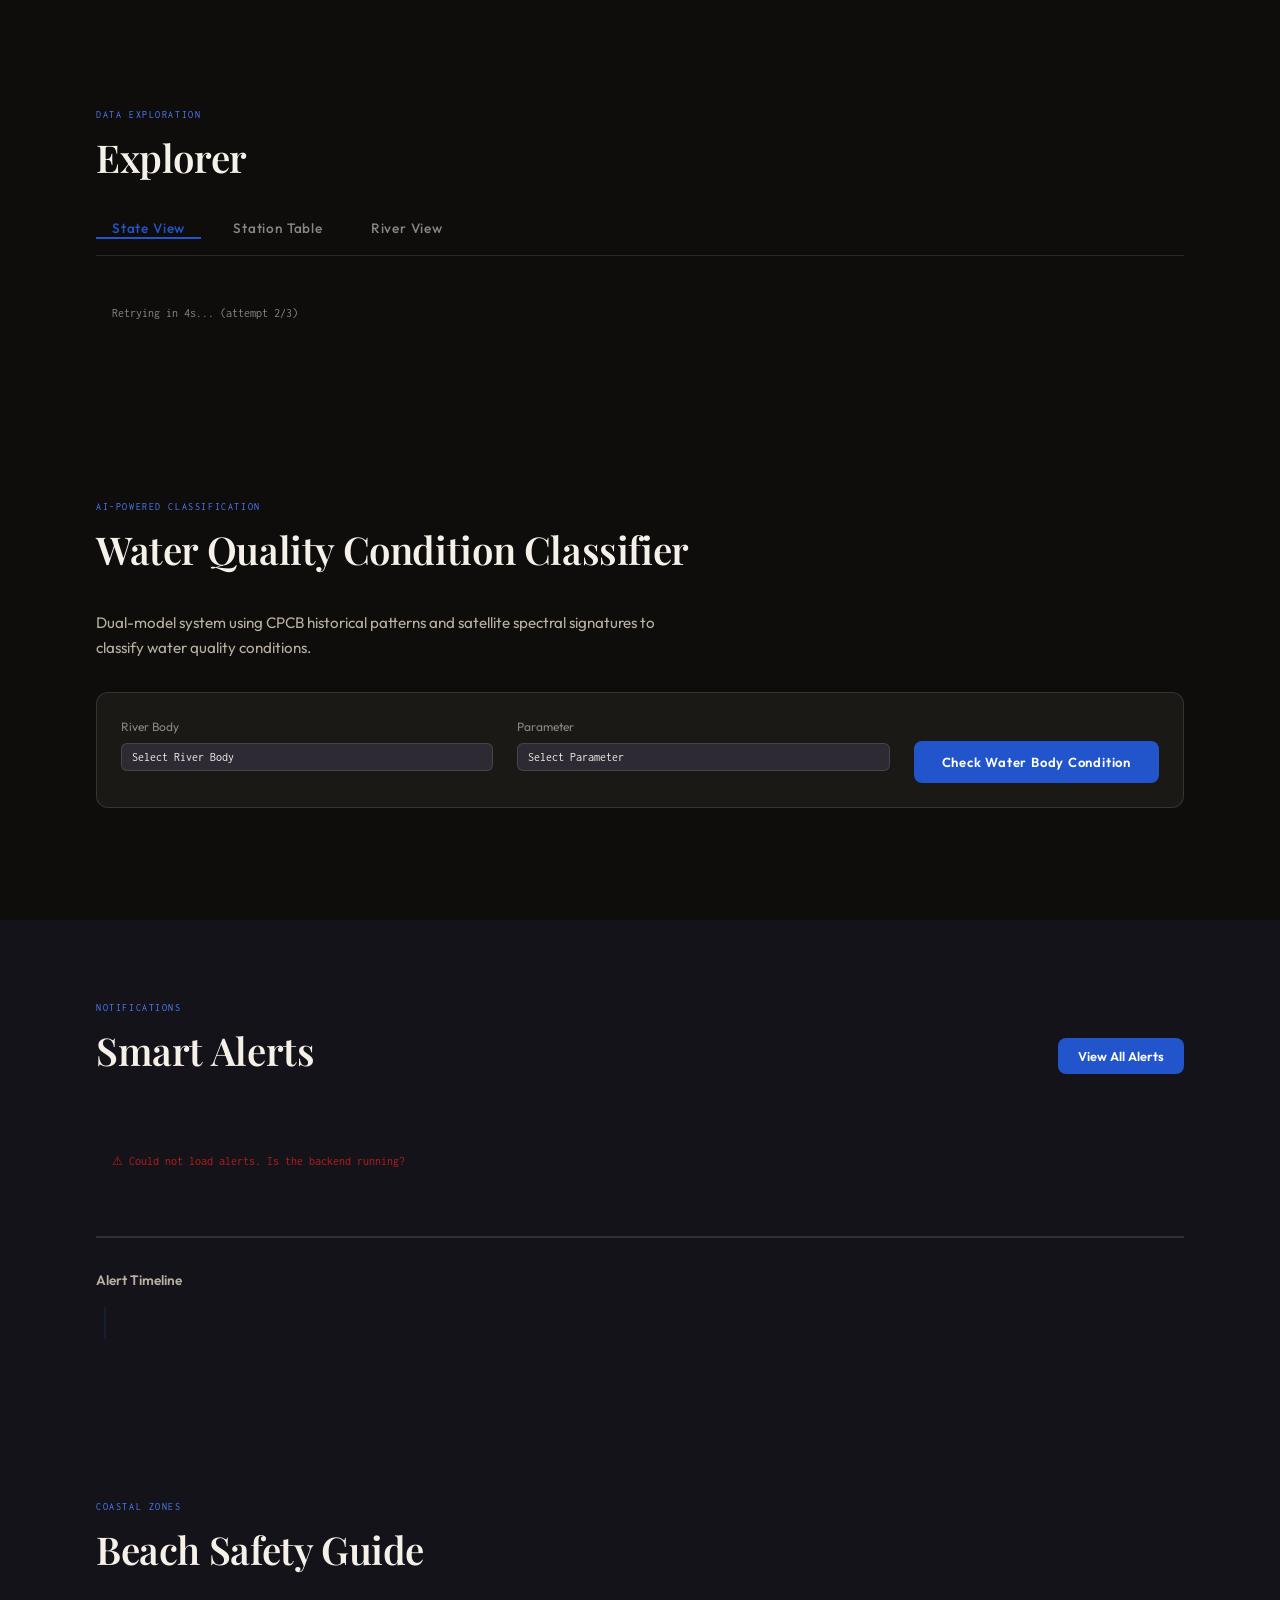
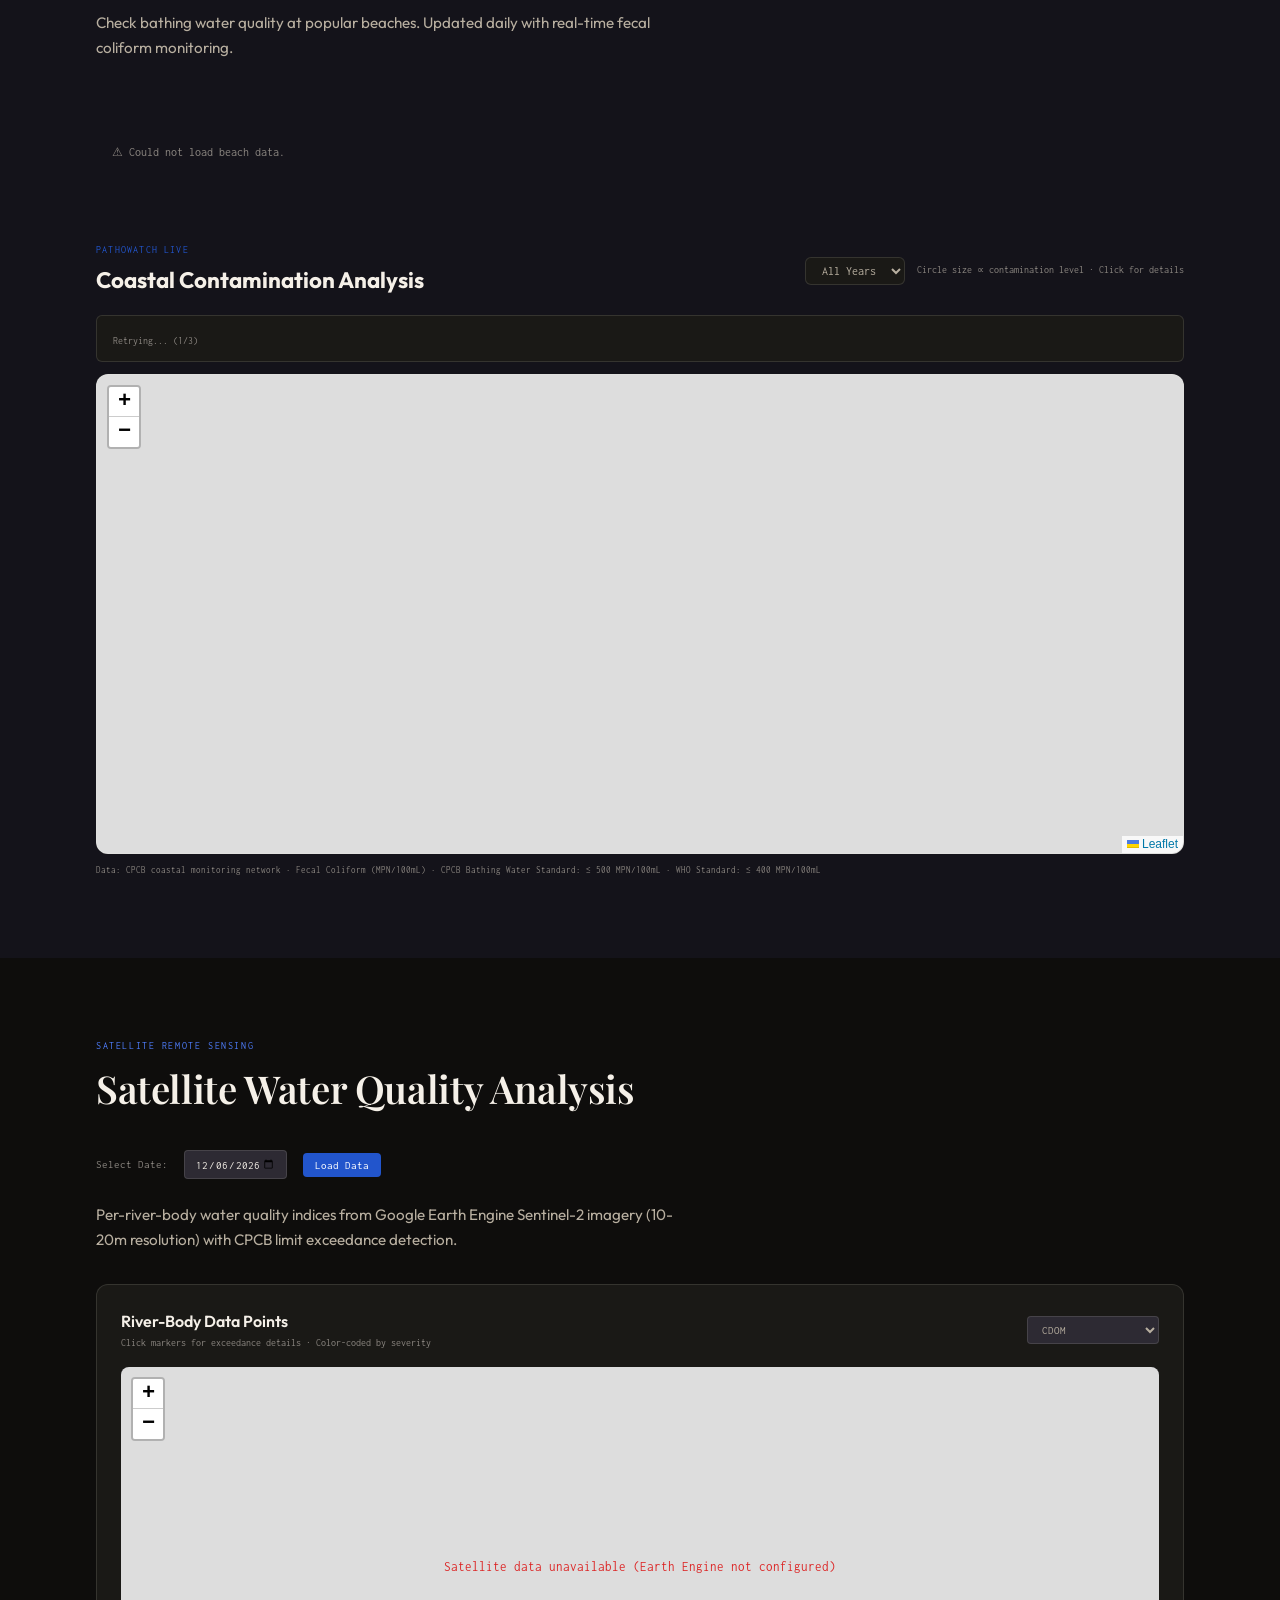
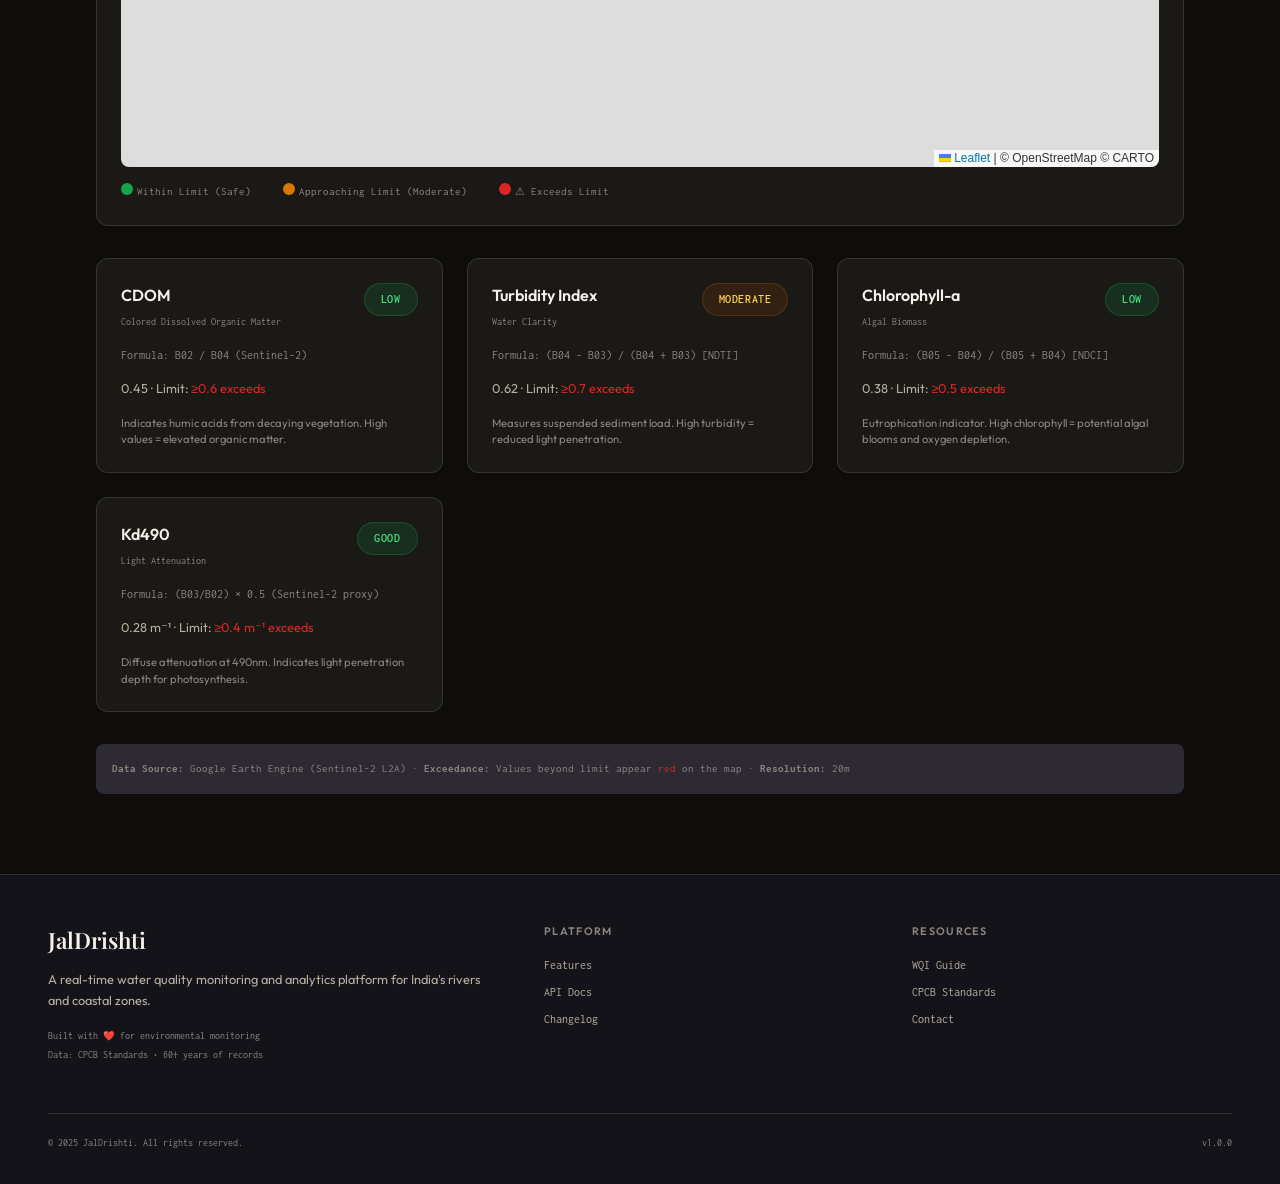
==== commit 174c491b: "Enable GEE as primary satellite data source for map indices + fix Model B water quality classifier -" ====
--- a/frontend/index.html
+++ b/frontend/index.html
@@ -96,7 +96,7 @@
     <li><a href="#predict-sec">Predict</a></li>
     <li><a href="#alerts">Alerts</a></li>
     <li><a href="#beaches">Beaches</a></li>
-    <li><a href="#sentinel">Sentinel-2</a></li>
+    <li><a href="#sentinel">Satellite Data</a></li>
   </ul>
 
   <div style="display: flex; gap: 1rem; align-items: center;">
@@ -724,38 +724,38 @@
 </section>
 
 <!-- ═══════════════════════════════════════════════════════════════ -->
-<!-- SENTINEL-2 INDICES                                              -->
+<!-- SATELLITE WATER QUALITY INDICES                                 -->
 <!-- ═══════════════════════════════════════════════════════════════ -->
 <section id="sentinel">
   <div style="padding: 0 3rem;">
     <div class="section-eyebrow">Satellite Remote Sensing</div>
-    <h2 class="section-title">Sentinel-2 Advanced Indices</h2>
+    <h2 class="section-title">Satellite Water Quality Analysis</h2>
     <p style="font-size: .95rem; color: var(--t2); max-width: 600px; margin-bottom: 2rem;">
-      Advanced water quality indices derived from Sentinel-2 satellite imagery for ecological monitoring.
+      Per-river-body water quality indices from Google Earth Engine Sentinel-2 imagery (10-20m resolution) with CPCB limit exceedance detection.
     </p>
 
     <!-- Spatial Map View -->
     <div style="background: var(--card); border: 1px solid var(--border); border-radius: 12px; padding: 1.5rem; margin-bottom: 2rem;">
-      <div style="display: flex; justify-content: space-between; align-items: center; margin-bottom: 1rem;">
+      <div style="display: flex; justify-content: space-between; align-items: center; margin-bottom: 1rem; flex-wrap: wrap; gap: .5rem;">
         <div>
-          <div style="font-weight: 600; font-size: 1rem; color: var(--t1);">Spatial Distribution Map</div>
-          <div style="font-family: var(--mono); font-size: .65rem; color: var(--t3);">India-wide water quality index visualization</div>
+          <div style="font-weight: 600; font-size: 1rem; color: var(--t1);">River-Body Data Points</div>
+          <div style="font-family: var(--mono); font-size: .65rem; color: var(--t3);">Click markers for exceedance details · Color-coded by severity</div>
         </div>
         <select id="sentinelIndexSelect" style="background: var(--bg3); border: 1px solid var(--border); color: var(--t2); font-family: var(--mono); font-size: .7rem; padding: 6px 10px; border-radius: 4px;">
           <option value="cdom">CDOM</option>
-          <option value="turbidity">Turbidity</option>
+          <option value="turbidity">Turbidity Index</option>
           <option value="chlorophyll">Chlorophyll-a</option>
           <option value="kd490">Kd490</option>
         </select>
       </div>
       <div id="sentinelMapContainer" style="position: relative; height: 400px; border-radius: 8px; overflow: hidden; background: var(--bg3);">
         <div id="sentinelMap" style="width: 100%; height: 100%;"></div>
-        <div id="sentinelMapLoading" style="position: absolute; top: 50%; left: 50%; transform: translate(-50%, -50%); font-family: var(--mono); font-size: .8rem; color: var(--t3);">Loading satellite data...</div>
-      </div>
-      <div style="margin-top: 1rem; display: flex; gap: 2rem; font-family: var(--mono); font-size: .7rem; color: var(--t3);">
-        <div><span style="display: inline-block; width: 12px; height: 12px; background: #16A34A; border-radius: 50%; margin-right: 4px;"></span>Low</div>
-        <div><span style="display: inline-block; width: 12px; height: 12px; background: #D97706; border-radius: 50%; margin-right: 4px;"></span>Moderate</div>
-        <div><span style="display: inline-block; width: 12px; height: 12px; background: #DC2626; border-radius: 50%; margin-right: 4px;"></span>High</div>
+        <div id="sentinelMapLoading" style="position: absolute; top: 50%; left: 50%; transform: translate(-50%, -50%); font-family: var(--mono); font-size: .8rem; color: var(--t3);">Loading satellite data points...</div>
+      </div>
+      <div style="margin-top: 1rem; display: flex; gap: 2rem; font-family: var(--mono); font-size: .7rem; color: var(--t3); flex-wrap: wrap;">
+        <div><span style="display: inline-block; width: 12px; height: 12px; background: #16A34A; border-radius: 50%; margin-right: 4px;"></span>Within Limit (Safe)</div>
+        <div><span style="display: inline-block; width: 12px; height: 12px; background: #D97706; border-radius: 50%; margin-right: 4px;"></span>Approaching Limit (Moderate)</div>
+        <div><span style="display: inline-block; width: 12px; height: 12px; background: #DC2626; border-radius: 50%; margin-right: 4px;"></span>⚠ Exceeds Limit</div>
       </div>
     </div>
 
@@ -770,13 +770,13 @@
           <span id="cdomBadge" class="pred-badge status-safe">Low</span>
         </div>
         <div style="font-family: var(--mono); font-size: .75rem; color: var(--t3); margin-bottom: .8rem;">
-          Formula: (B03 - 0.02) / (B04 - 0.01)
+          Formula: B02 / B04 (Sentinel-2)
         </div>
         <div style="font-size: .8rem; color: var(--t2); margin-bottom: 1rem;">
-          <span id="cdomValue">0.45</span> (improved with atmospheric correction)
+          <span id="cdomValue">0.45</span> · Limit: <span style="color:#DC2626">≥0.6 exceeds</span>
         </div>
         <div style="font-size: .7rem; color: var(--t3); line-height: 1.5;">
-          Indicates humic acids and tannins from decaying vegetation. High values suggest elevated organic matter.
+          Indicates humic acids from decaying vegetation. High values = elevated organic matter.
         </div>
       </div>
 
@@ -790,13 +790,13 @@
           <span id="turbidityBadge" class="pred-badge status-moderate">Moderate</span>
         </div>
         <div style="font-family: var(--mono); font-size: .75rem; color: var(--t3); margin-bottom: .8rem;">
-          Formula: (B04 - B03) / (B04 + B03) × (1 - NIR × 0.1)
+          Formula: (B04 - B03) / (B04 + B03) [NDTI]
         </div>
         <div style="font-size: .8rem; color: var(--t2); margin-bottom: 1rem;">
-          <span id="turbidityValue">0.62</span> (Nechad et al. 2010 algorithm)
+          <span id="turbidityValue">0.62</span> · Limit: <span style="color:#DC2626">≥0.7 exceeds</span>
         </div>
         <div style="font-size: .7rem; color: var(--t3); line-height: 1.5;">
-          Measures suspended sediment load. High turbidity reduces light penetration and affects aquatic life.
+          Measures suspended sediment load. High turbidity = reduced light penetration.
         </div>
       </div>
 
@@ -810,13 +810,13 @@
           <span id="chlorophyllBadge" class="pred-badge status-safe">Low</span>
         </div>
         <div style="font-family: var(--mono); font-size: .75rem; color: var(--t3); margin-bottom: .8rem;">
-          Formula: (B05 - B04) / (B05 + B04) - 0.05
+          Formula: (B05 - B04) / (B05 + B04) [NDCI]
         </div>
         <div style="font-size: .8rem; color: var(--t2); margin-bottom: 1rem;">
-          <span id="chlorophyllValue">0.38</span> (red edge band with baseline correction)
+          <span id="chlorophyllValue">0.38</span> · Limit: <span style="color:#DC2626">≥0.5 exceeds</span>
         </div>
         <div style="font-size: .7rem; color: var(--t3); line-height: 1.5;">
-          Eutrophication indicator. High chlorophyll suggests algal blooms and potential oxygen depletion.
+          Eutrophication indicator. High chlorophyll = potential algal blooms and oxygen depletion.
         </div>
       </div>
 
@@ -830,21 +830,21 @@
           <span id="kd490Badge" class="pred-badge status-safe">Good</span>
         </div>
         <div style="font-family: var(--mono); font-size: .75rem; color: var(--t3); margin-bottom: .8rem;">
-          Formula: (B02 / B03) × 0.5 × (1 + SWIR × 0.2)
+          Formula: (B03/B02) × 0.5 (Sentinel-2 proxy)
         </div>
         <div style="font-size: .8rem; color: var(--t2); margin-bottom: 1rem;">
-          <span id="kd490Value">0.28</span> m⁻¹ (Lee et al. 2005 algorithm)
+          <span id="kd490Value">0.28</span> m⁻¹ · Limit: <span style="color:#DC2626">≥0.4 m⁻¹ exceeds</span>
         </div>
         <div style="font-size: .7rem; color: var(--t3); line-height: 1.5;">
-          Diffuse attenuation coefficient at 490nm. Indicates light penetration depth for photosynthesis.
+          Diffuse attenuation at 490nm. Indicates light penetration depth for photosynthesis.
         </div>
       </div>
     </div>
 
     <div style="margin-top: 2rem; padding: 1rem; background: var(--bg3); border-radius: 8px; font-family: var(--mono); font-size: .7rem; color: var(--t3);">
-      <strong>Data Source:</strong> <span id="sentinelDataSource">Synthetic (CPCB correlations)</span> · 
-      <strong>Cloud Cover Filter:</strong> <30% · 
-      <strong>Resolution:</strong> 1024×1024px
+      <strong>Data Source:</strong> <span id="sentinelDataSource">Google Earth Engine (Sentinel-2 L2A)</span> · 
+      <strong>Exceedance:</strong> Values beyond limit appear <span style="color:#DC2626">red</span> on the map · 
+      <strong>Resolution:</strong> 20m
     </div>
   </div>
 </section>
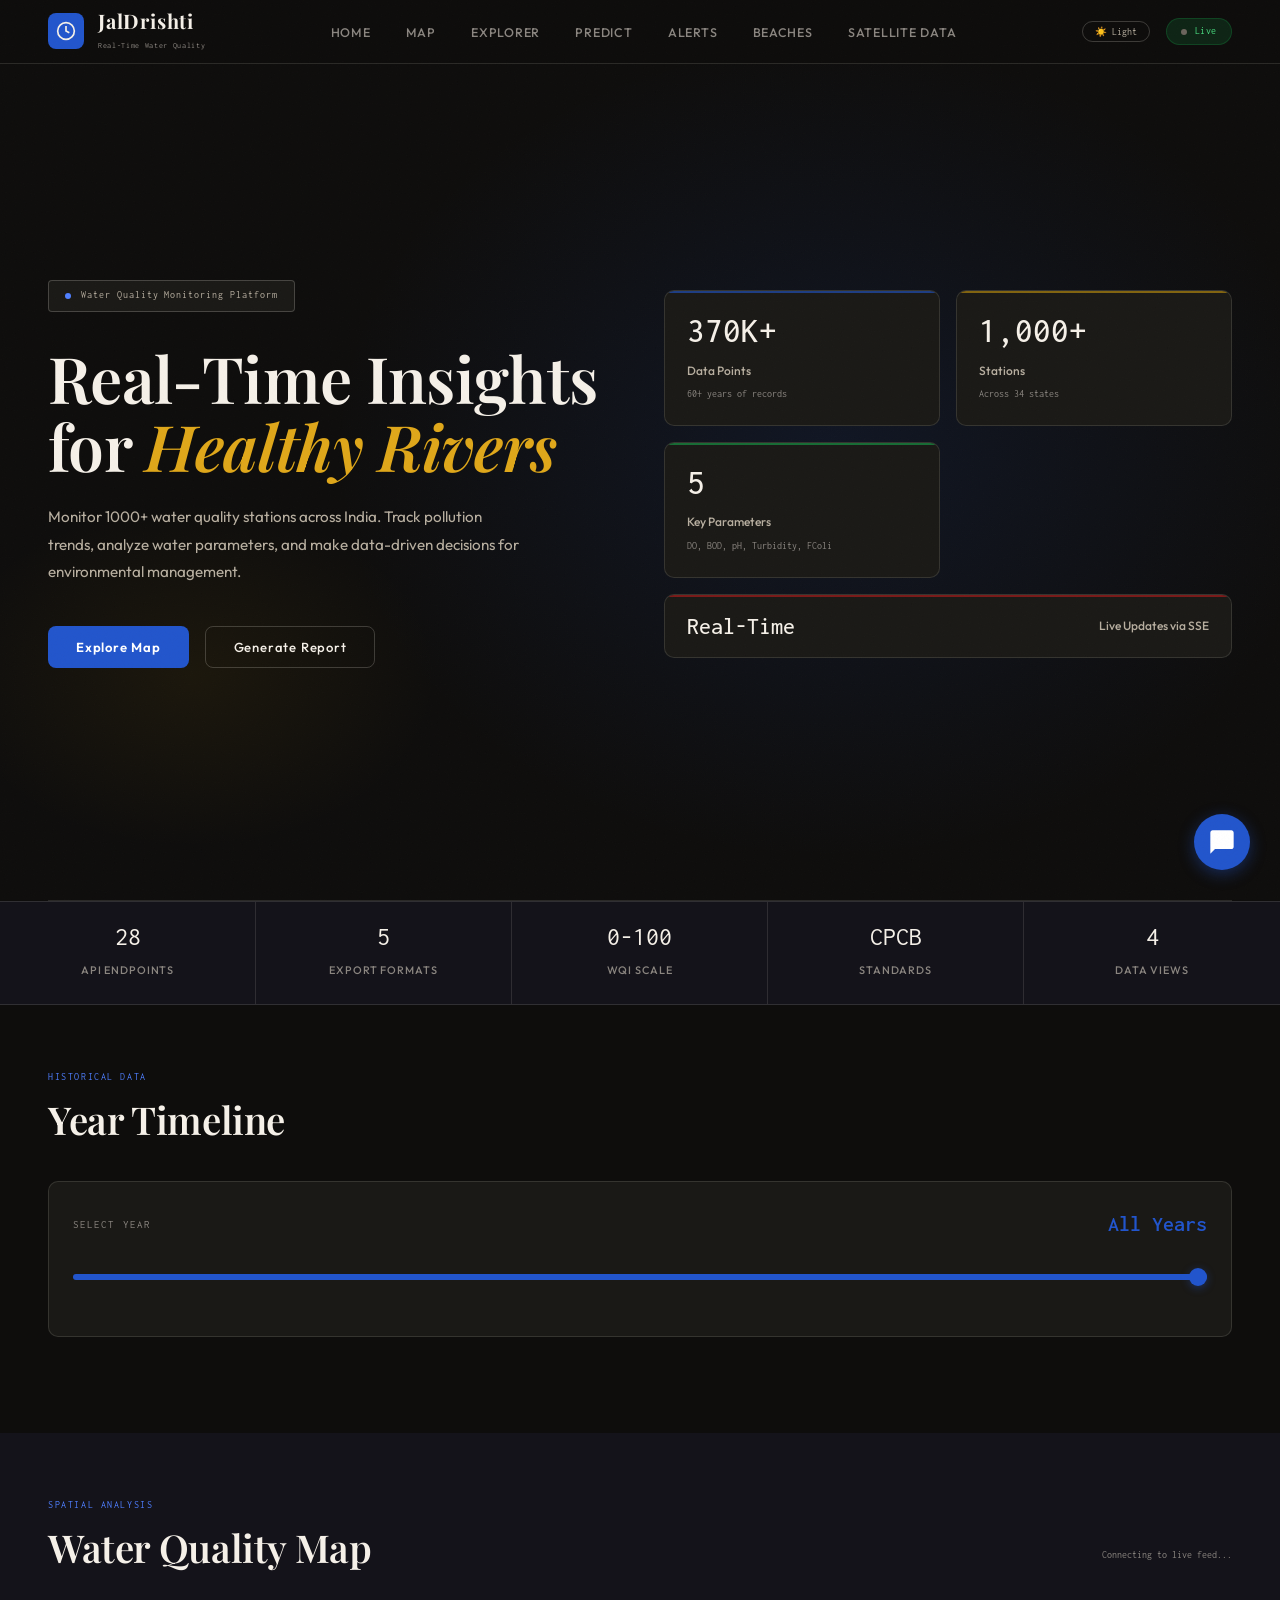
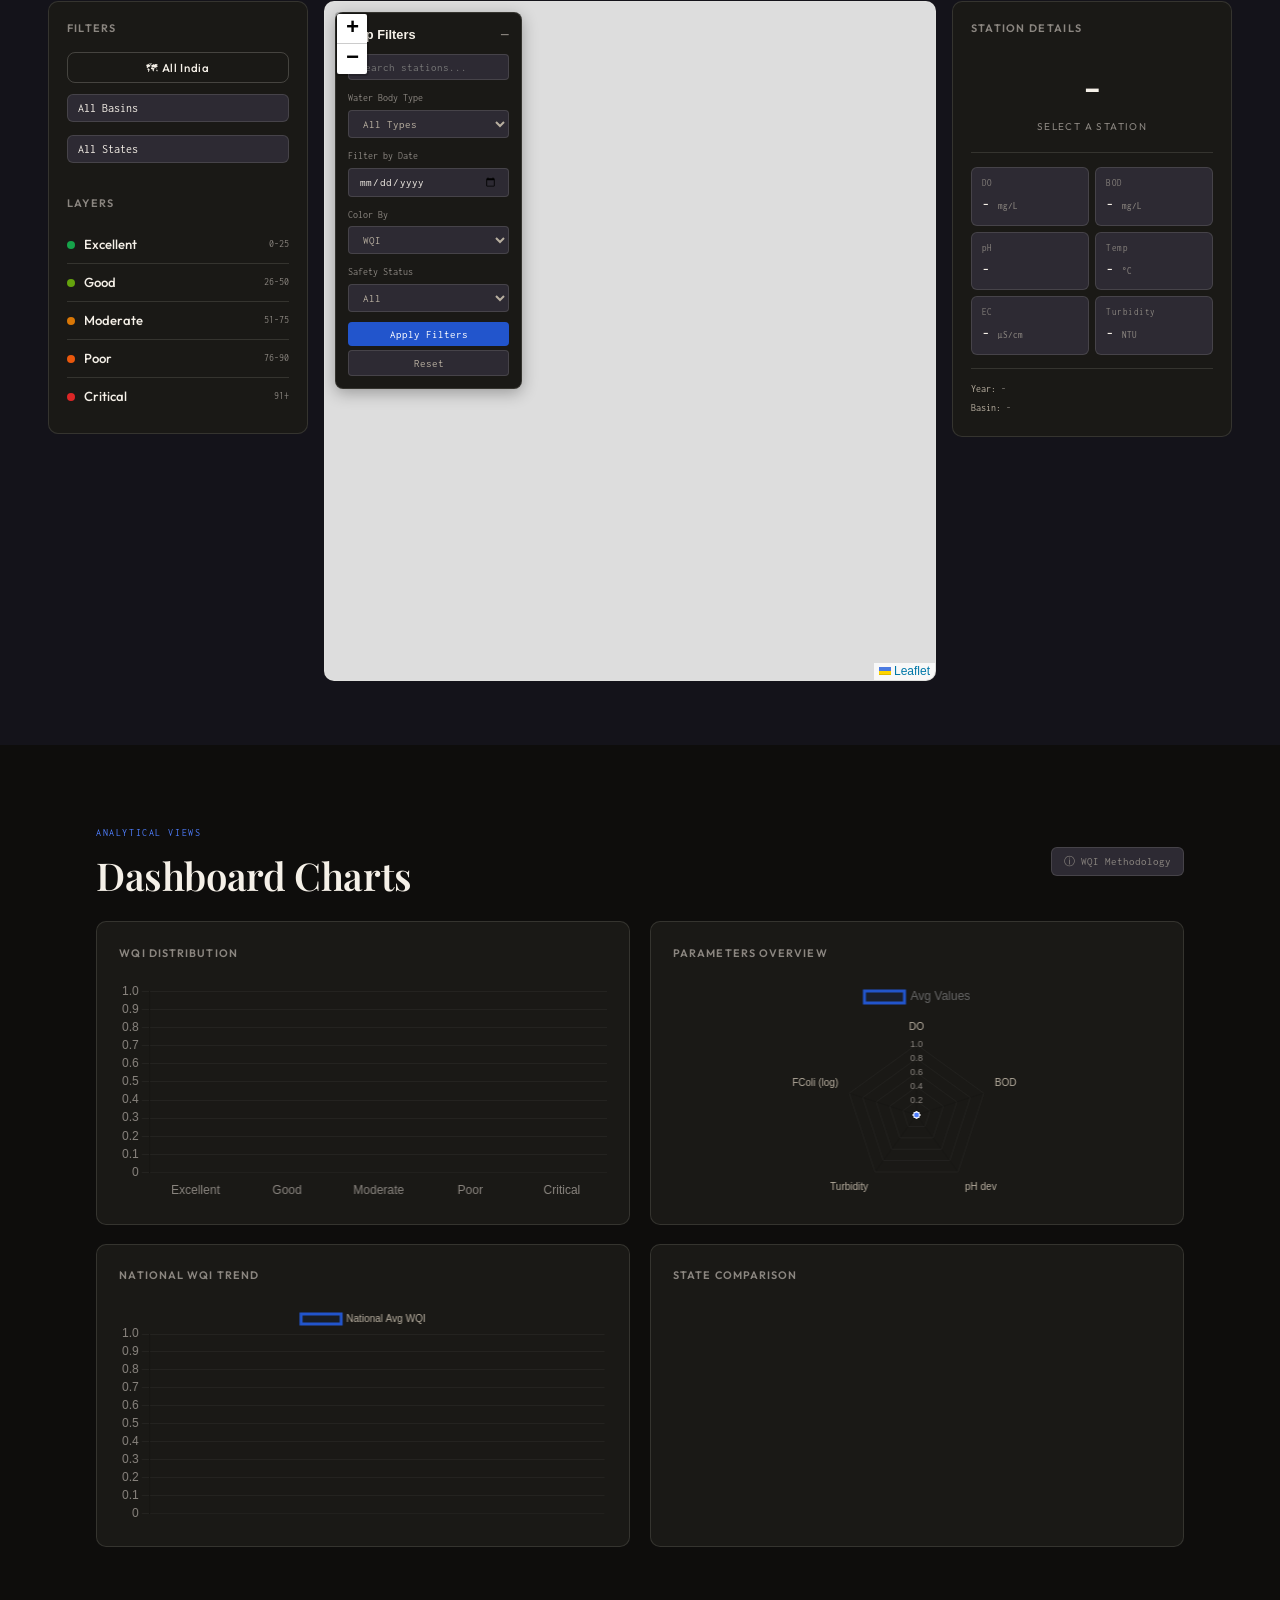
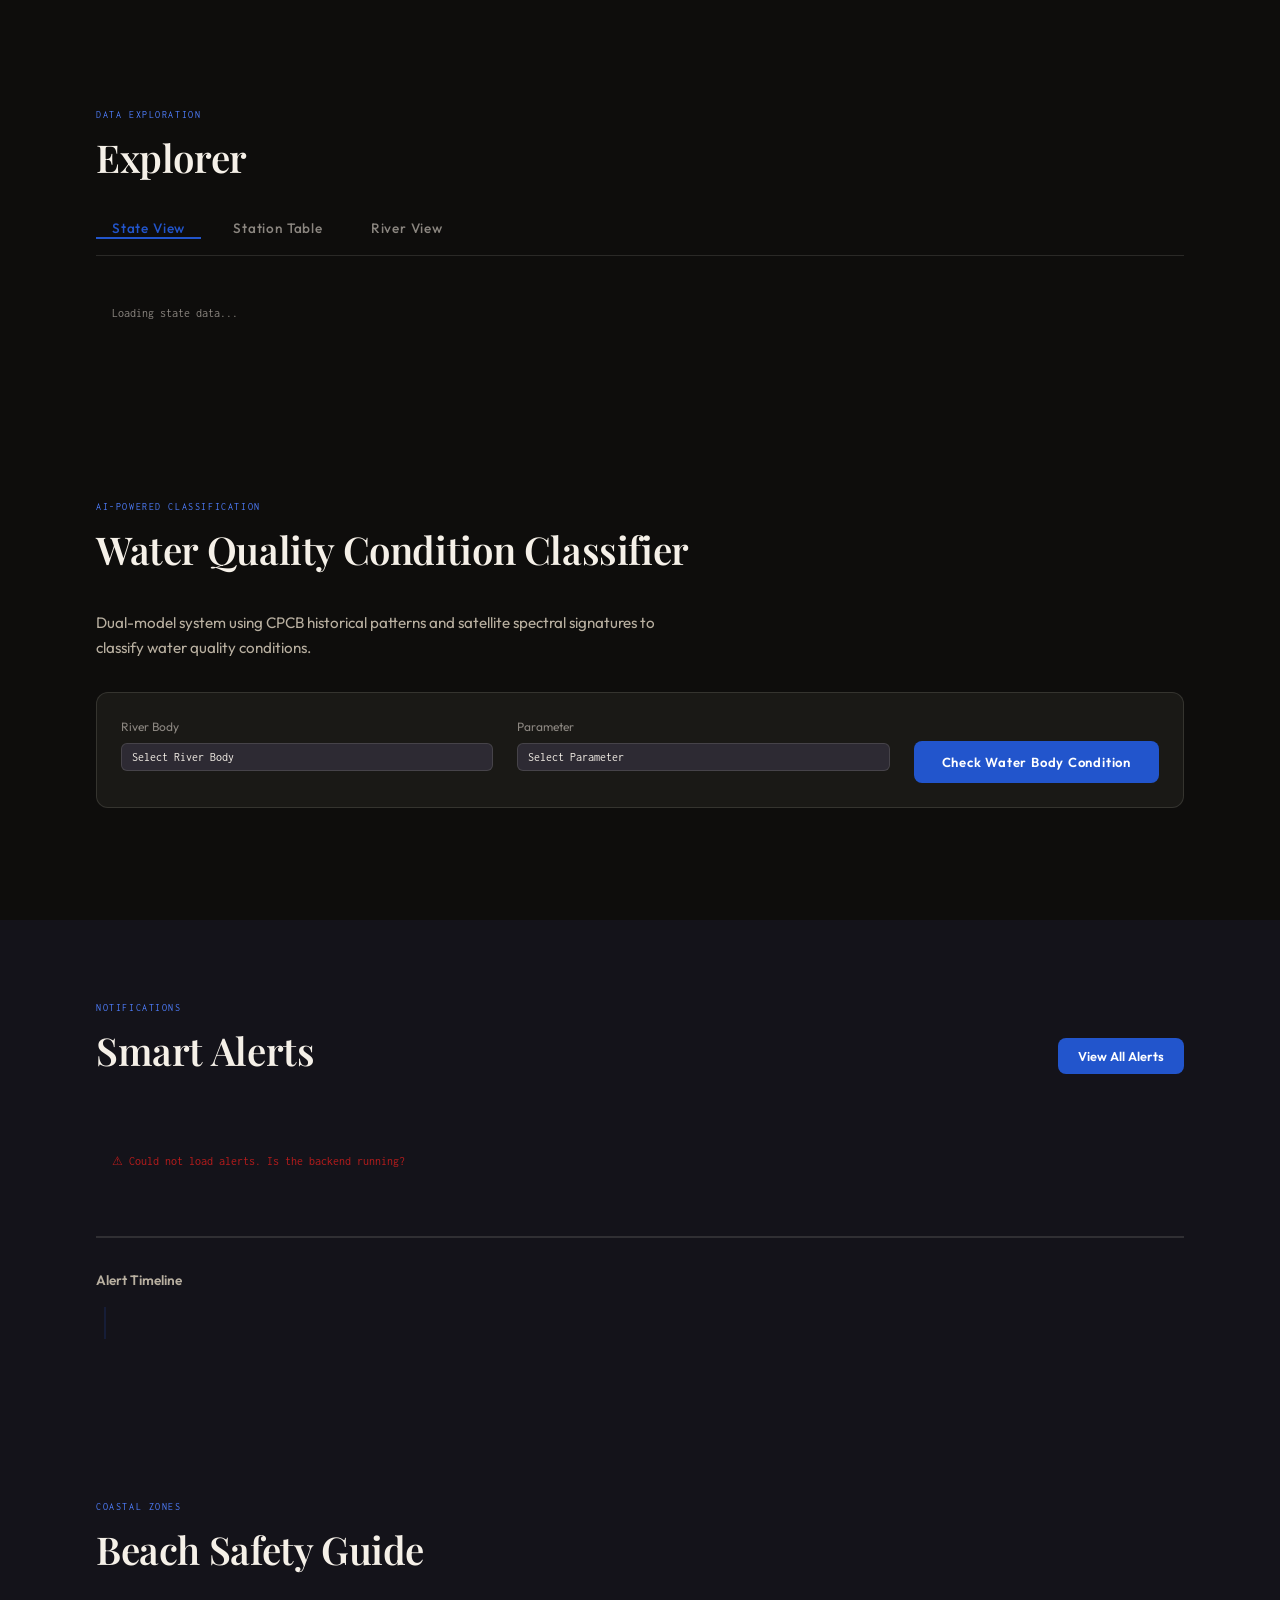
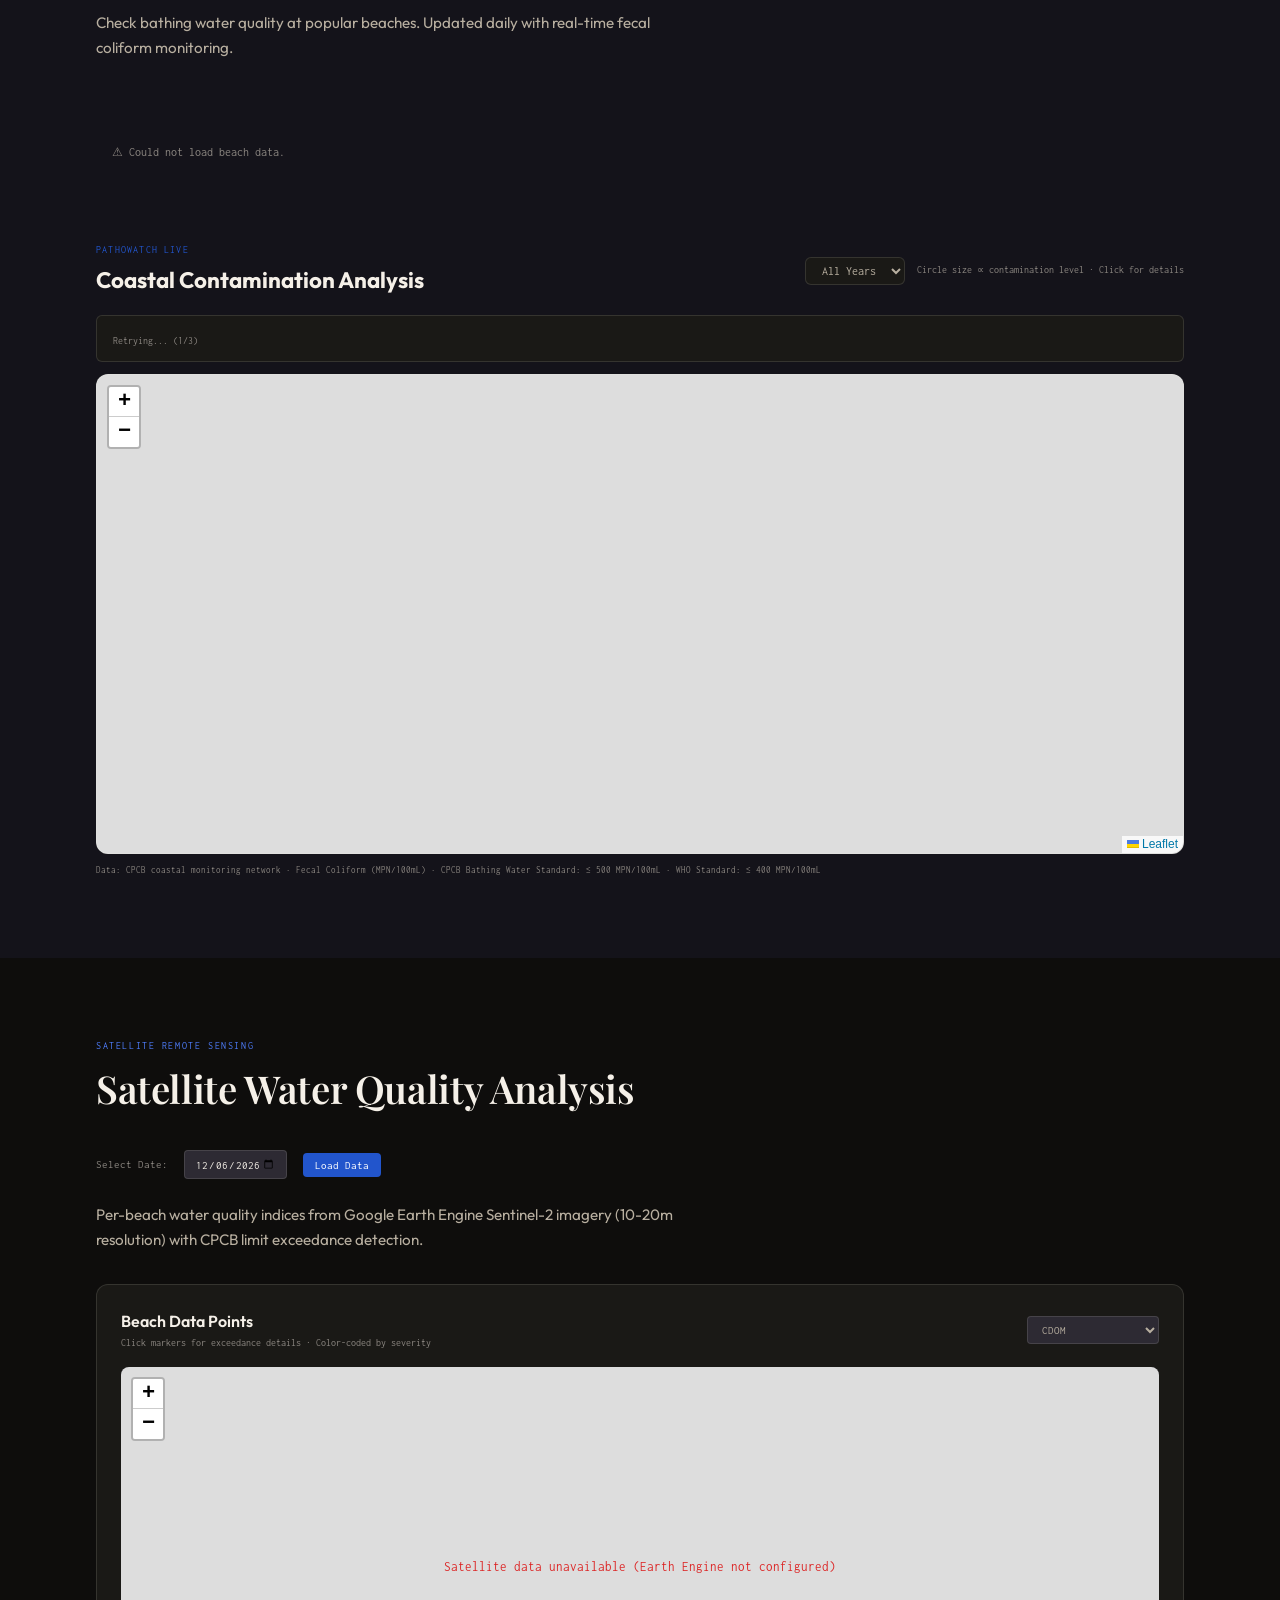
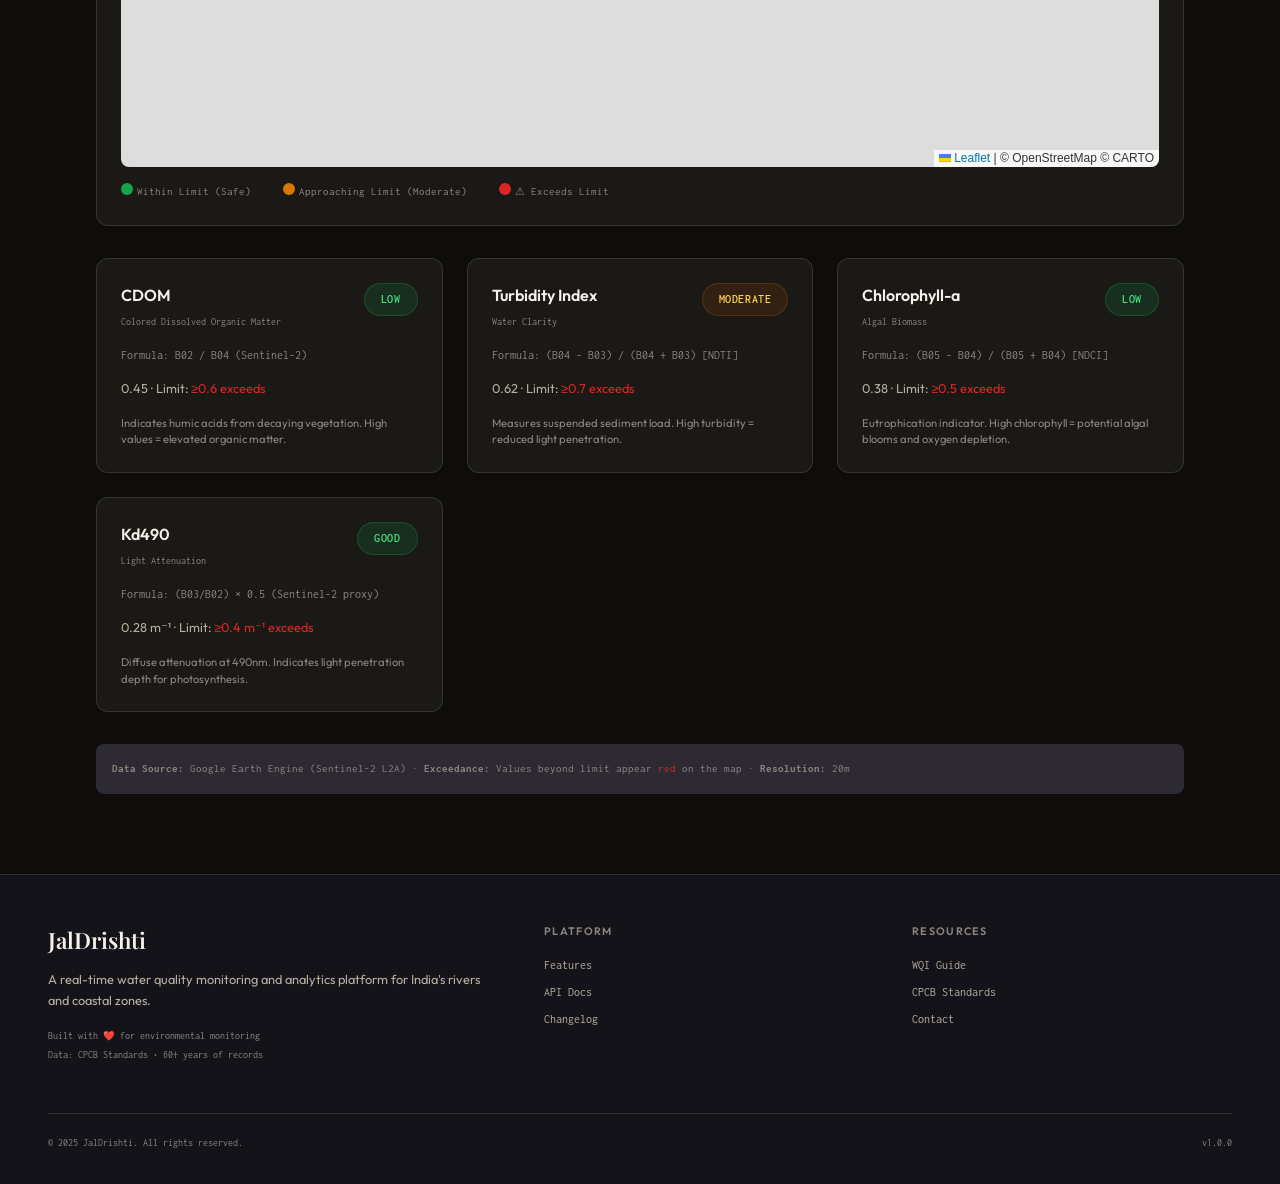
==== commit 4c907900: "feat: replace river basin satellite data with Indian beaches + add merged CPCB-satellite CSV - Chang" ====
--- a/frontend/index.html
+++ b/frontend/index.html
@@ -731,14 +731,14 @@
     <div class="section-eyebrow">Satellite Remote Sensing</div>
     <h2 class="section-title">Satellite Water Quality Analysis</h2>
     <p style="font-size: .95rem; color: var(--t2); max-width: 600px; margin-bottom: 2rem;">
-      Per-river-body water quality indices from Google Earth Engine Sentinel-2 imagery (10-20m resolution) with CPCB limit exceedance detection.
+      Per-beach water quality indices from Google Earth Engine Sentinel-2 imagery (10-20m resolution) with CPCB limit exceedance detection.
     </p>
 
     <!-- Spatial Map View -->
     <div style="background: var(--card); border: 1px solid var(--border); border-radius: 12px; padding: 1.5rem; margin-bottom: 2rem;">
       <div style="display: flex; justify-content: space-between; align-items: center; margin-bottom: 1rem; flex-wrap: wrap; gap: .5rem;">
         <div>
-          <div style="font-weight: 600; font-size: 1rem; color: var(--t1);">River-Body Data Points</div>
+          <div style="font-weight: 600; font-size: 1rem; color: var(--t1);">Beach Data Points</div>
           <div style="font-family: var(--mono); font-size: .65rem; color: var(--t3);">Click markers for exceedance details · Color-coded by severity</div>
         </div>
         <select id="sentinelIndexSelect" style="background: var(--bg3); border: 1px solid var(--border); color: var(--t2); font-family: var(--mono); font-size: .7rem; padding: 6px 10px; border-radius: 4px;">
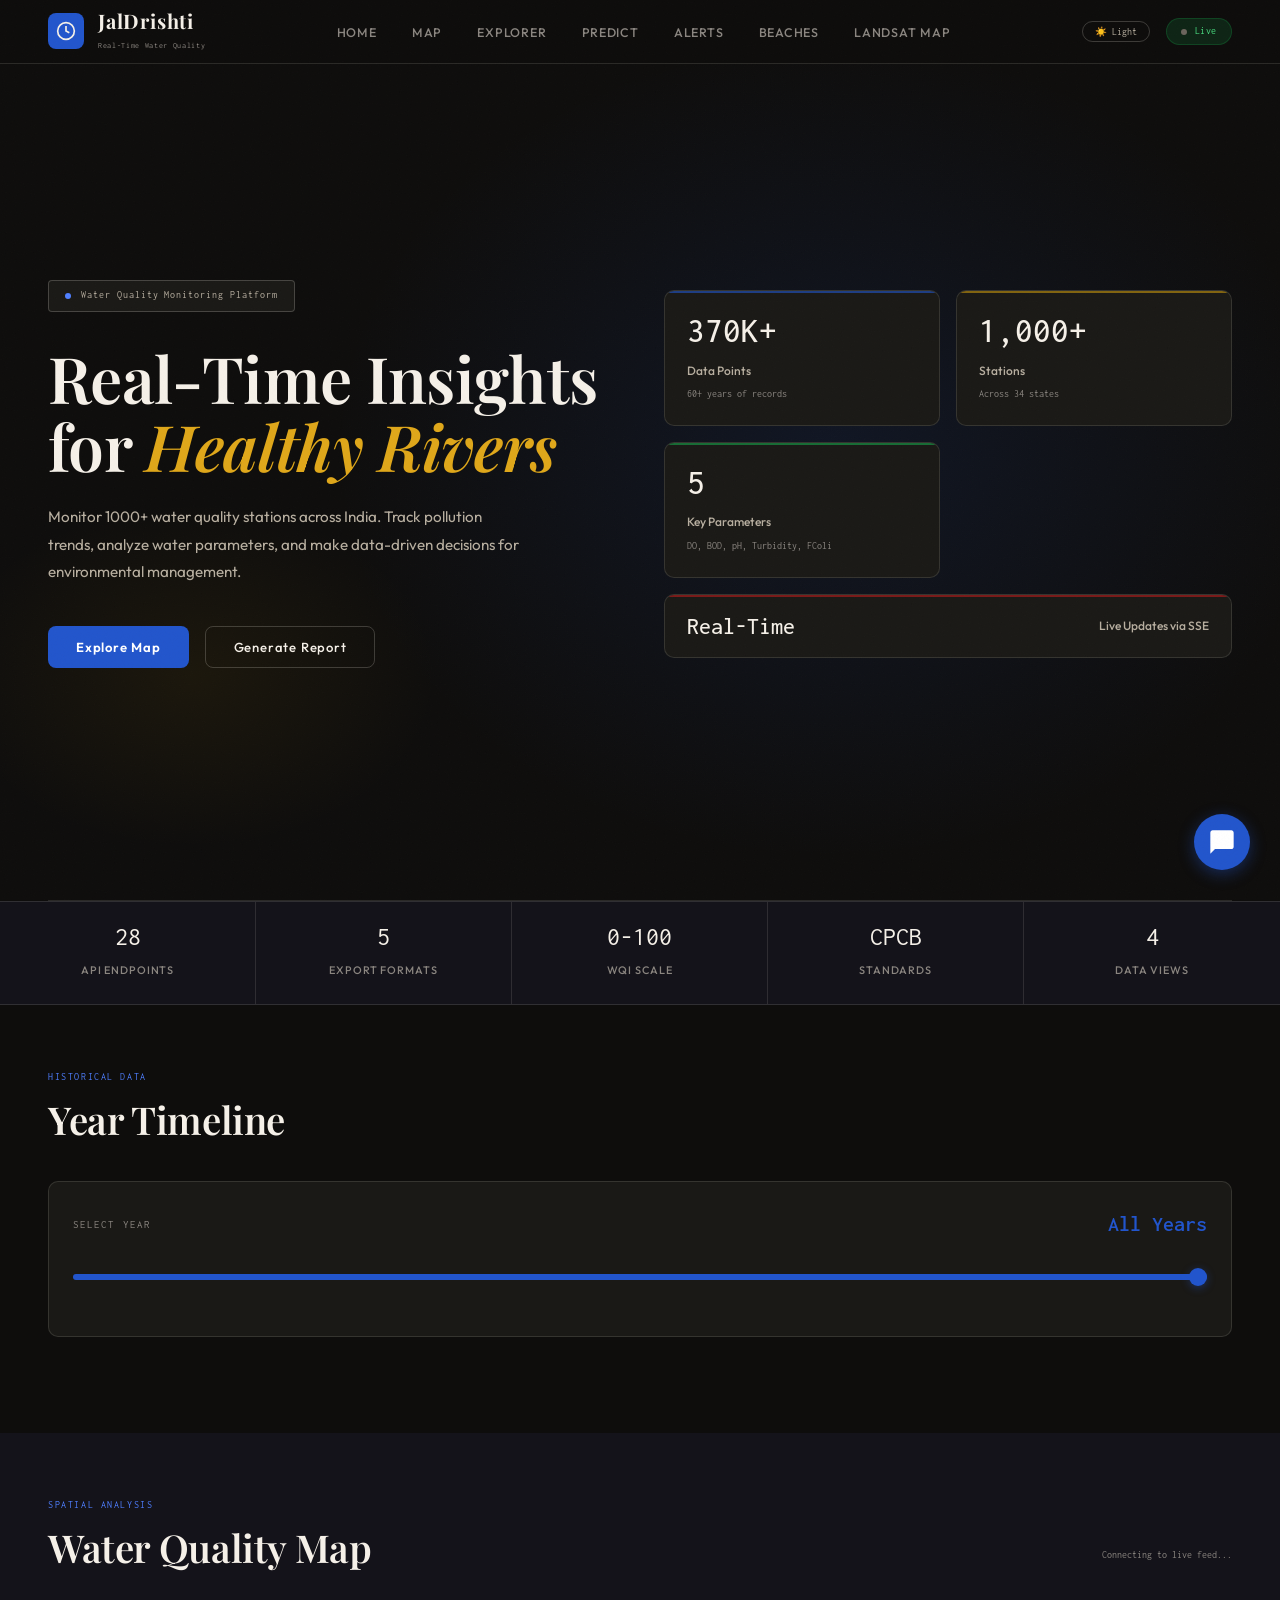
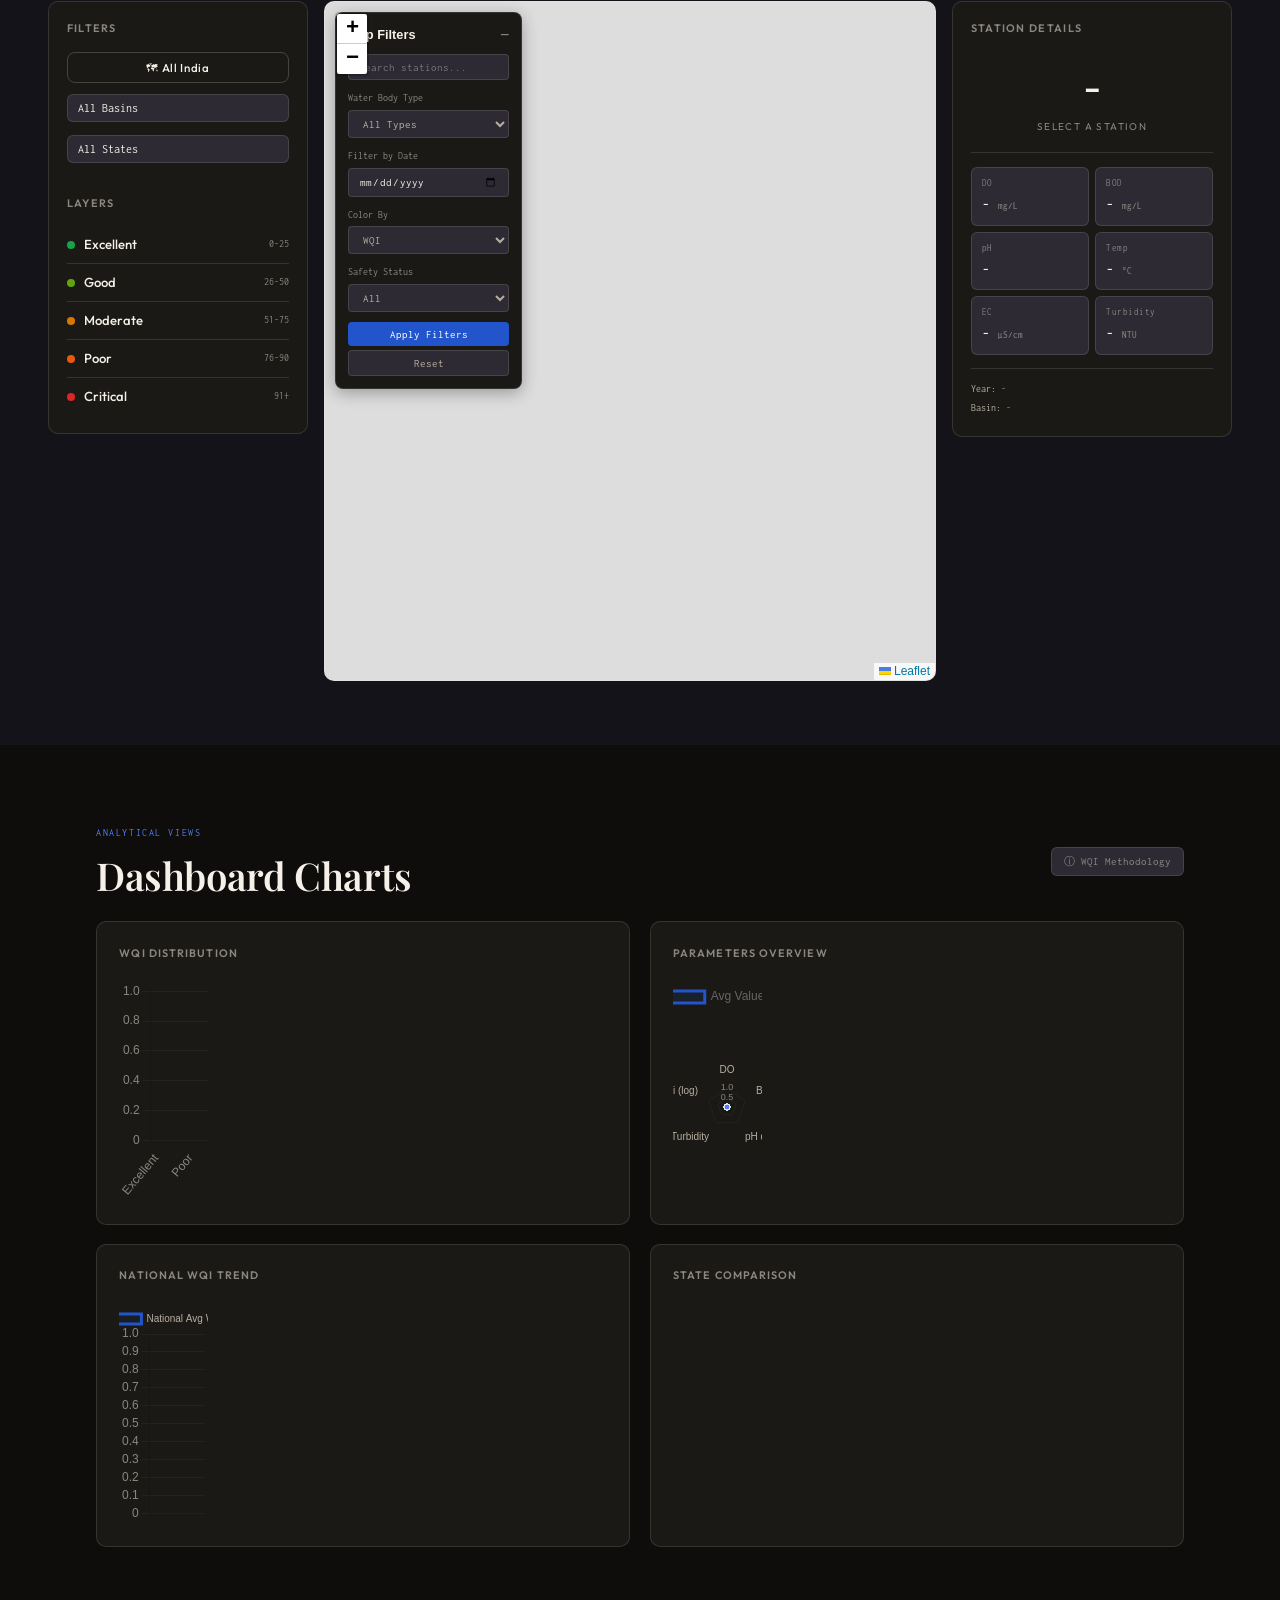
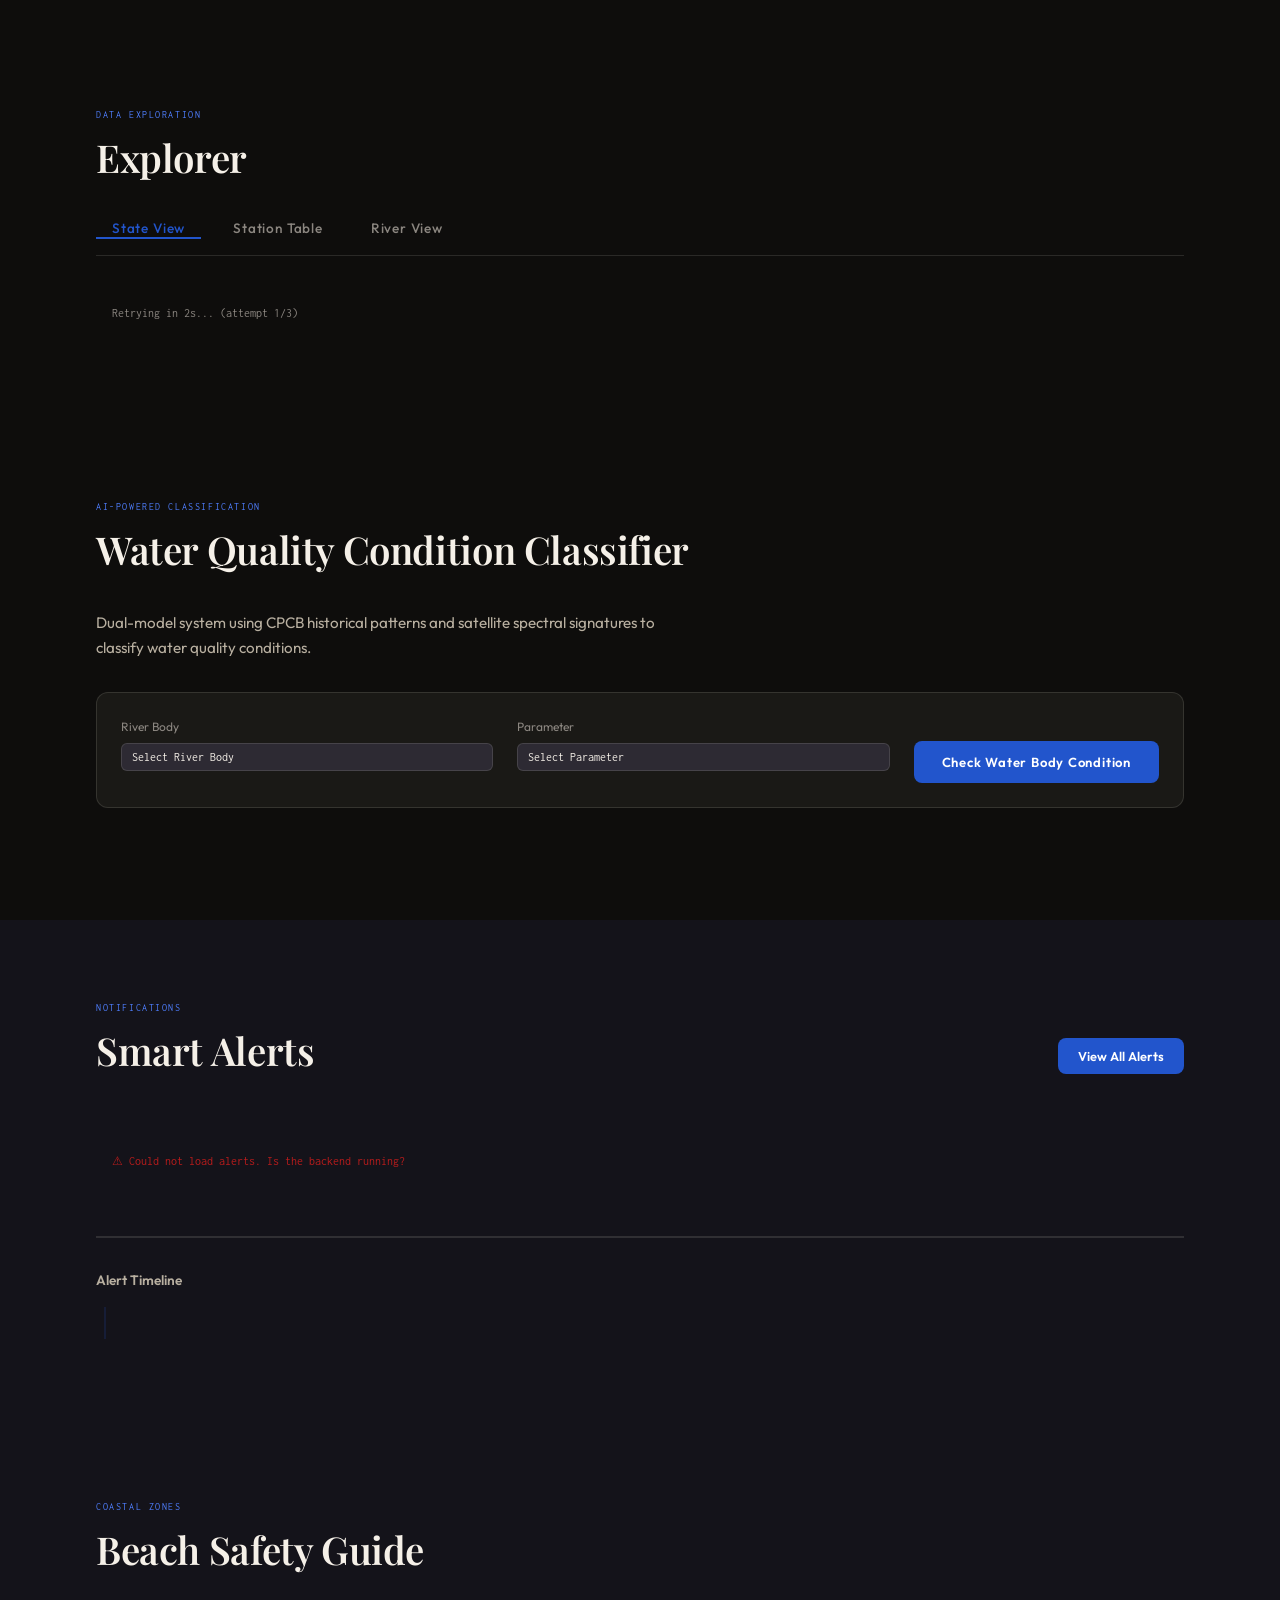
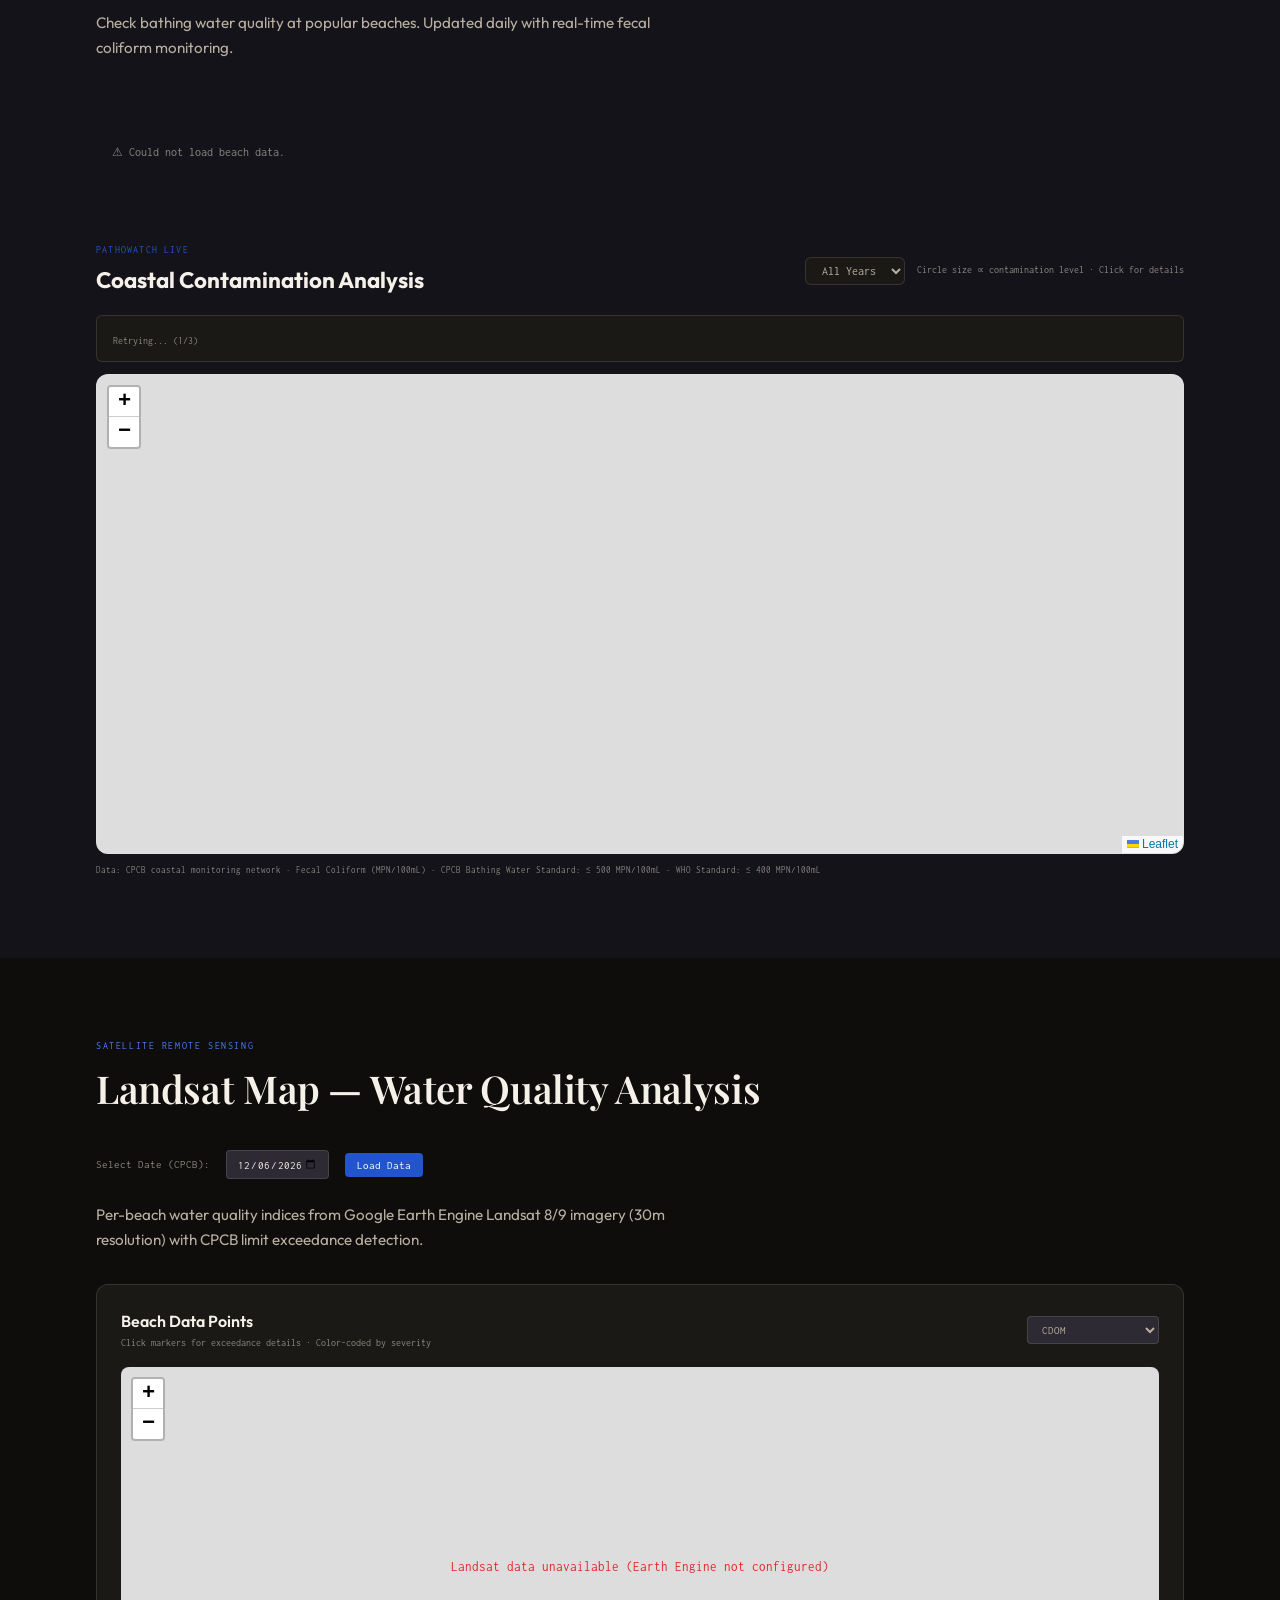
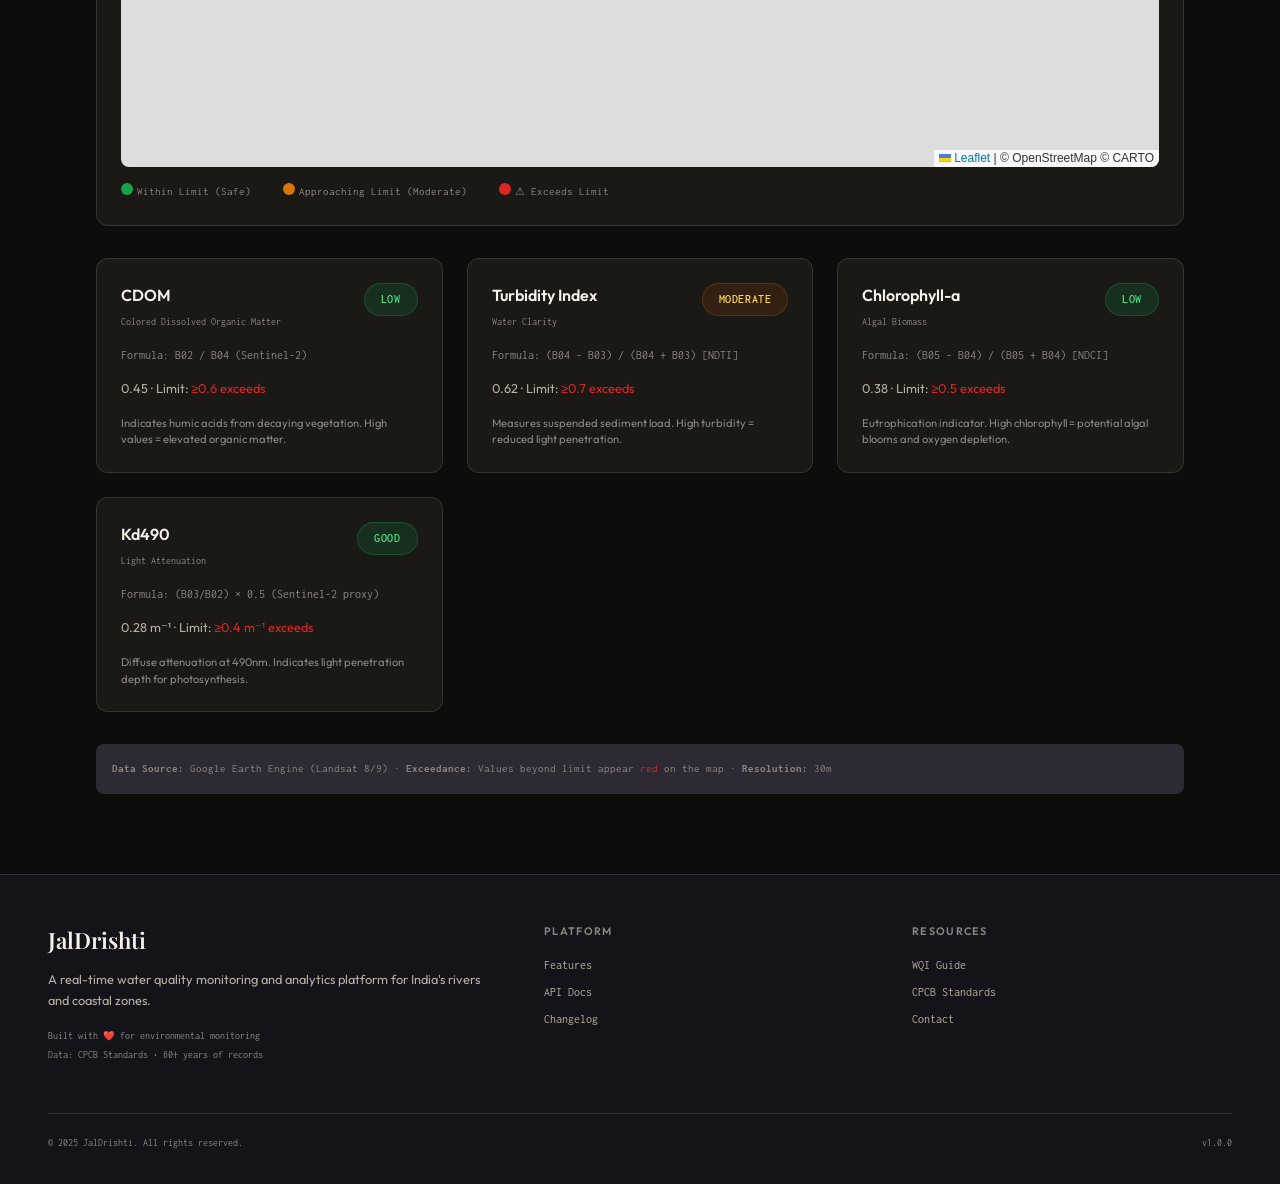
==== commit 86805288: "feat: display Landsat 8/9 data on map with collection year info Backend: - gee.py now queries Landsa" ====
--- a/frontend/index.html
+++ b/frontend/index.html
@@ -96,7 +96,7 @@
     <li><a href="#predict-sec">Predict</a></li>
     <li><a href="#alerts">Alerts</a></li>
     <li><a href="#beaches">Beaches</a></li>
-    <li><a href="#sentinel">Satellite Data</a></li>
+    <li><a href="#sentinel">Landsat Map</a></li>
   </ul>
 
   <div style="display: flex; gap: 1rem; align-items: center;">
@@ -729,9 +729,9 @@
 <section id="sentinel">
   <div style="padding: 0 3rem;">
     <div class="section-eyebrow">Satellite Remote Sensing</div>
-    <h2 class="section-title">Satellite Water Quality Analysis</h2>
+    <h2 class="section-title">Landsat Map — Water Quality Analysis</h2>
     <p style="font-size: .95rem; color: var(--t2); max-width: 600px; margin-bottom: 2rem;">
-      Per-beach water quality indices from Google Earth Engine Sentinel-2 imagery (10-20m resolution) with CPCB limit exceedance detection.
+      Per-beach water quality indices from Google Earth Engine Landsat 8/9 imagery (30m resolution) with CPCB limit exceedance detection.
     </p>
 
     <!-- Spatial Map View -->
@@ -750,7 +750,7 @@
       </div>
       <div id="sentinelMapContainer" style="position: relative; height: 400px; border-radius: 8px; overflow: hidden; background: var(--bg3);">
         <div id="sentinelMap" style="width: 100%; height: 100%;"></div>
-        <div id="sentinelMapLoading" style="position: absolute; top: 50%; left: 50%; transform: translate(-50%, -50%); font-family: var(--mono); font-size: .8rem; color: var(--t3);">Loading satellite data points...</div>
+        <div id="sentinelMapLoading" style="position: absolute; top: 50%; left: 50%; transform: translate(-50%, -50%); font-family: var(--mono); font-size: .8rem; color: var(--t3);">Loading Landsat data points...</div>
       </div>
       <div style="margin-top: 1rem; display: flex; gap: 2rem; font-family: var(--mono); font-size: .7rem; color: var(--t3); flex-wrap: wrap;">
         <div><span style="display: inline-block; width: 12px; height: 12px; background: #16A34A; border-radius: 50%; margin-right: 4px;"></span>Within Limit (Safe)</div>
@@ -842,9 +842,9 @@
     </div>
 
     <div style="margin-top: 2rem; padding: 1rem; background: var(--bg3); border-radius: 8px; font-family: var(--mono); font-size: .7rem; color: var(--t3);">
-      <strong>Data Source:</strong> <span id="sentinelDataSource">Google Earth Engine (Sentinel-2 L2A)</span> · 
+      <strong>Data Source:</strong> <span id="sentinelDataSource">Google Earth Engine (Landsat 8/9)</span> · 
       <strong>Exceedance:</strong> Values beyond limit appear <span style="color:#DC2626">red</span> on the map · 
-      <strong>Resolution:</strong> 20m
+      <strong>Resolution:</strong> 30m
     </div>
   </div>
 </section>
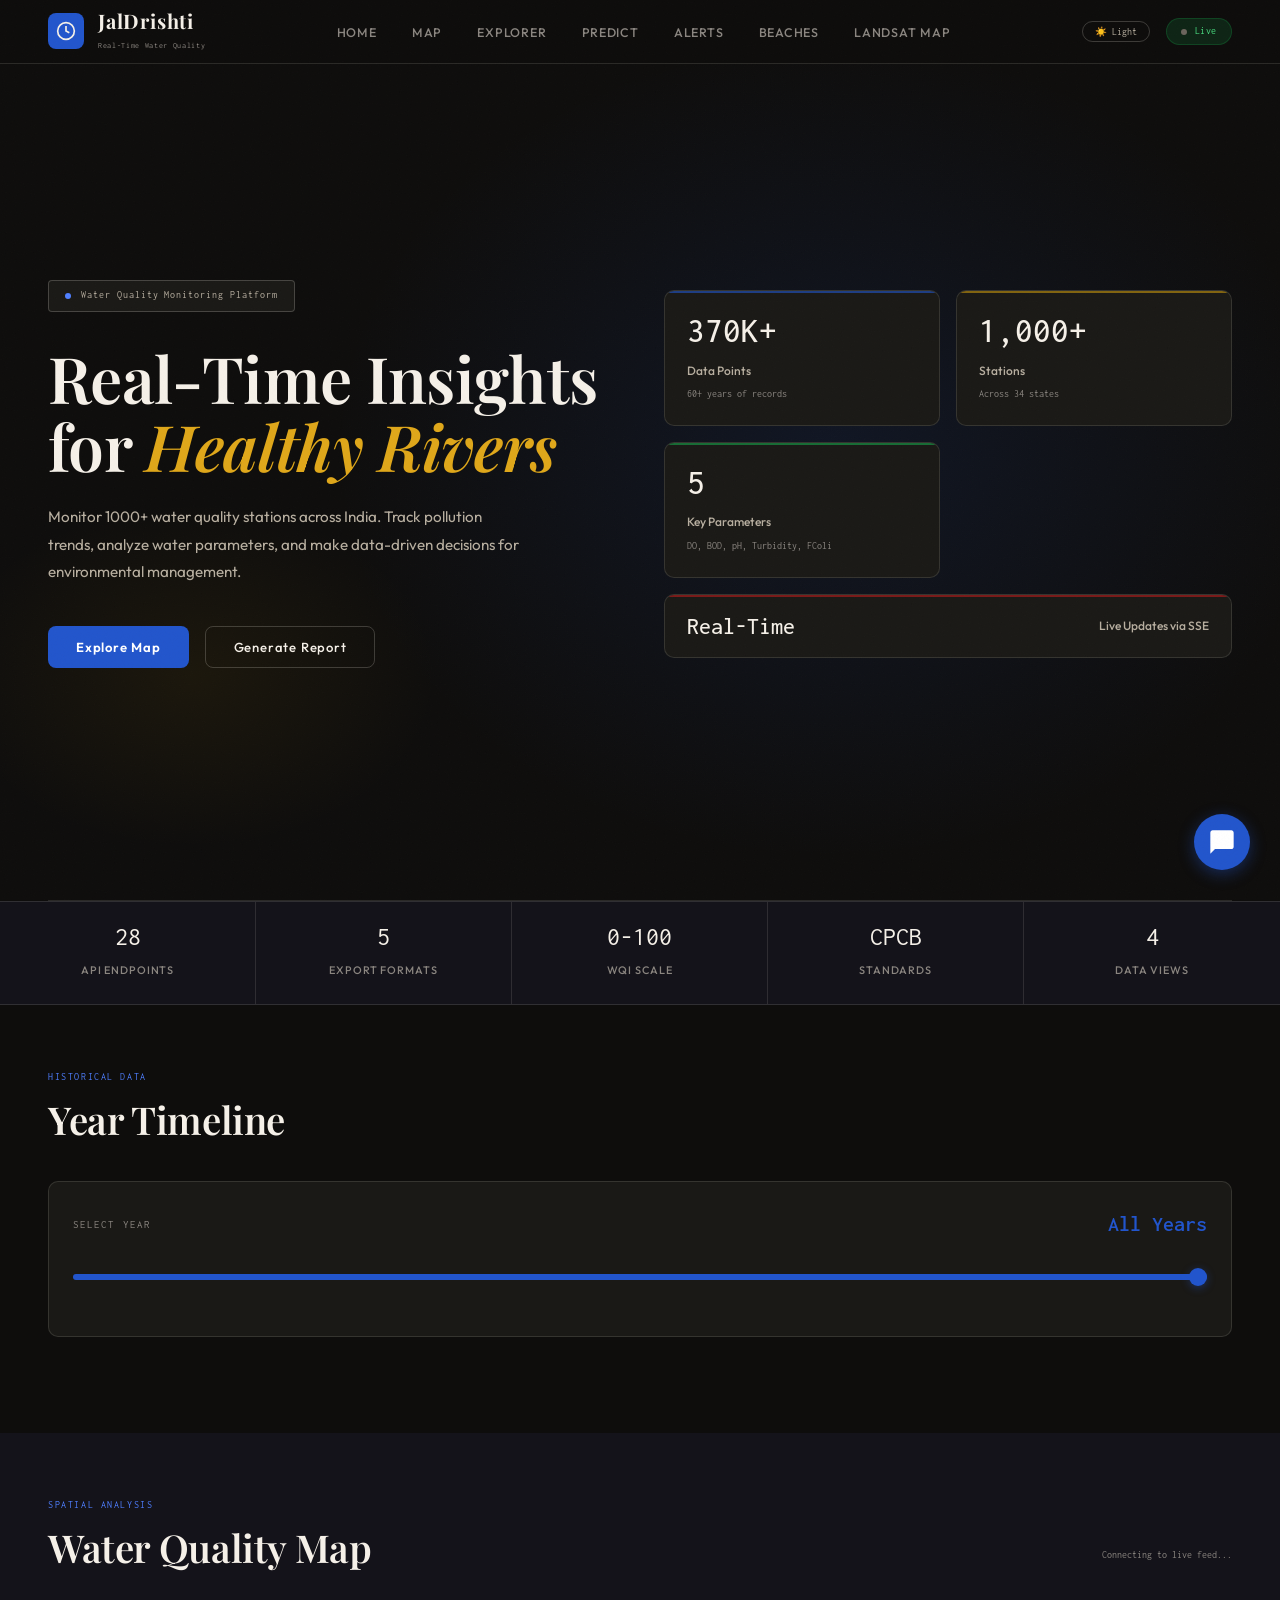
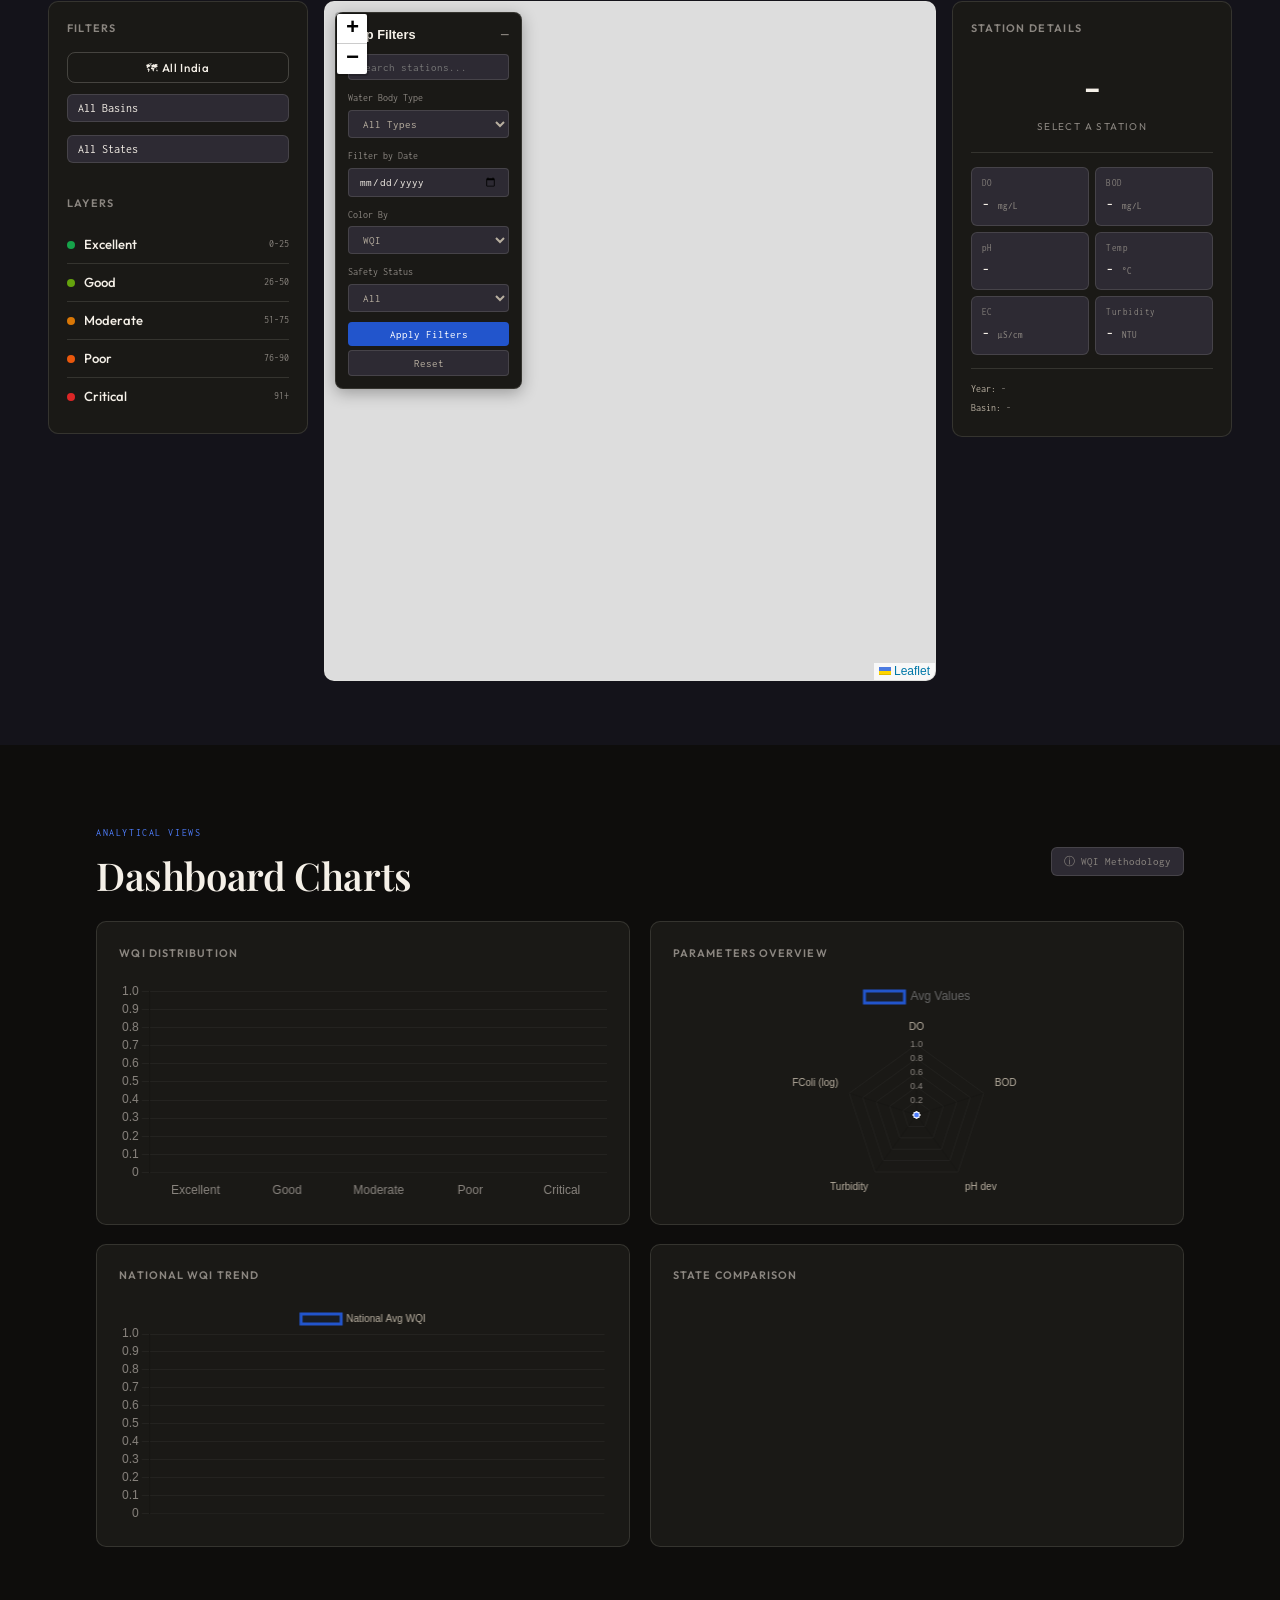
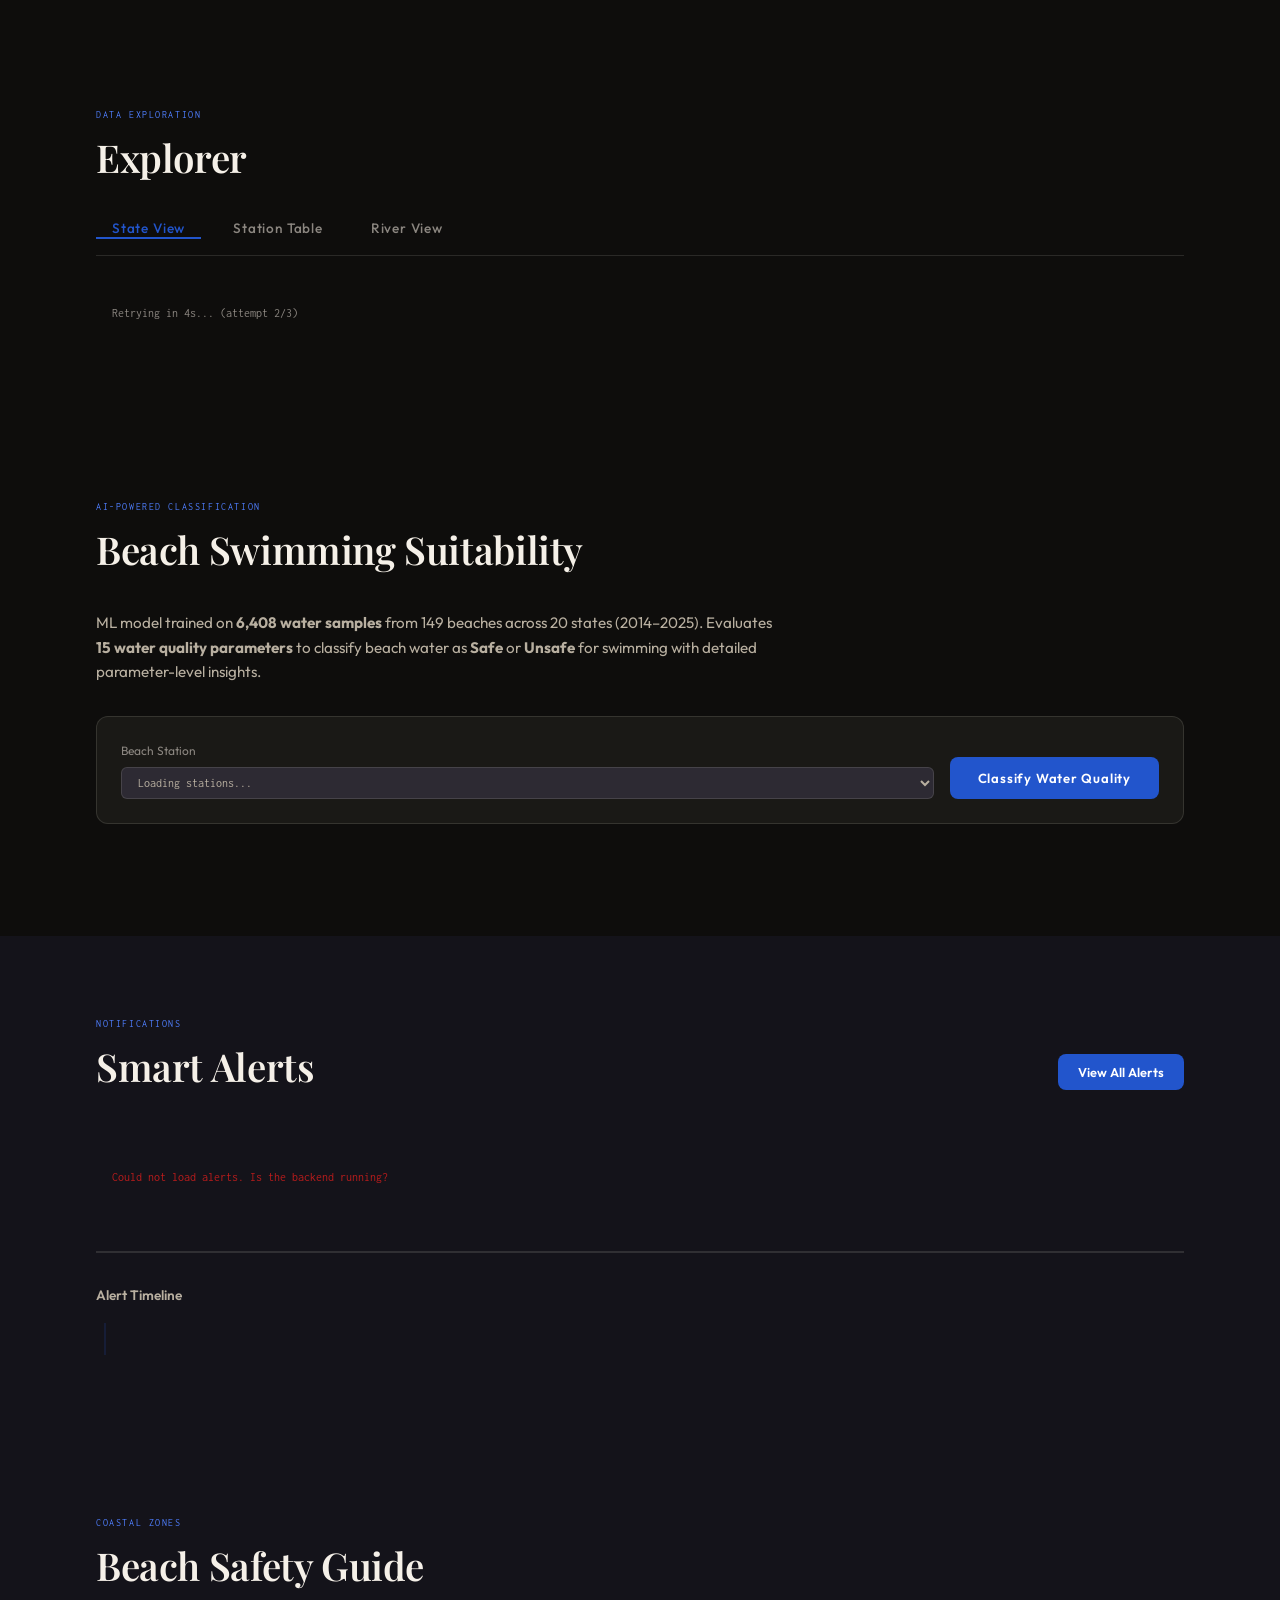
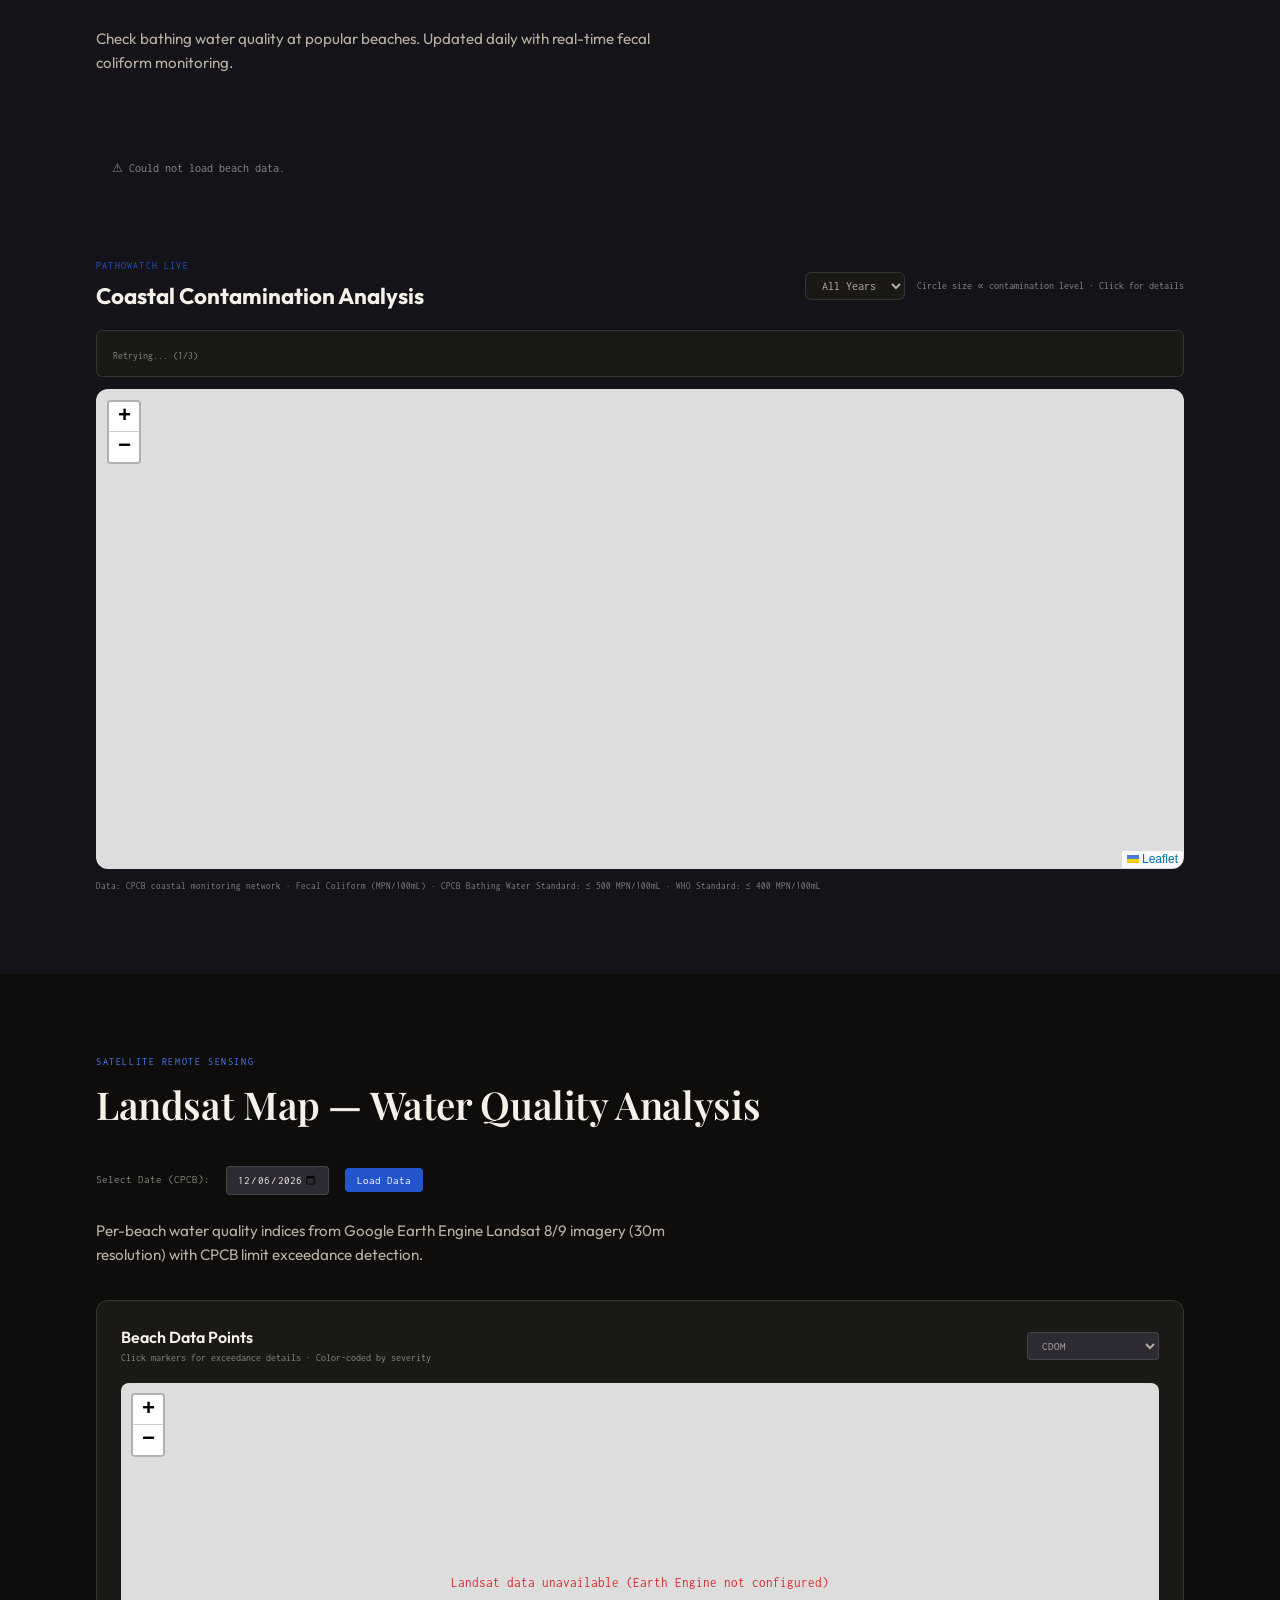
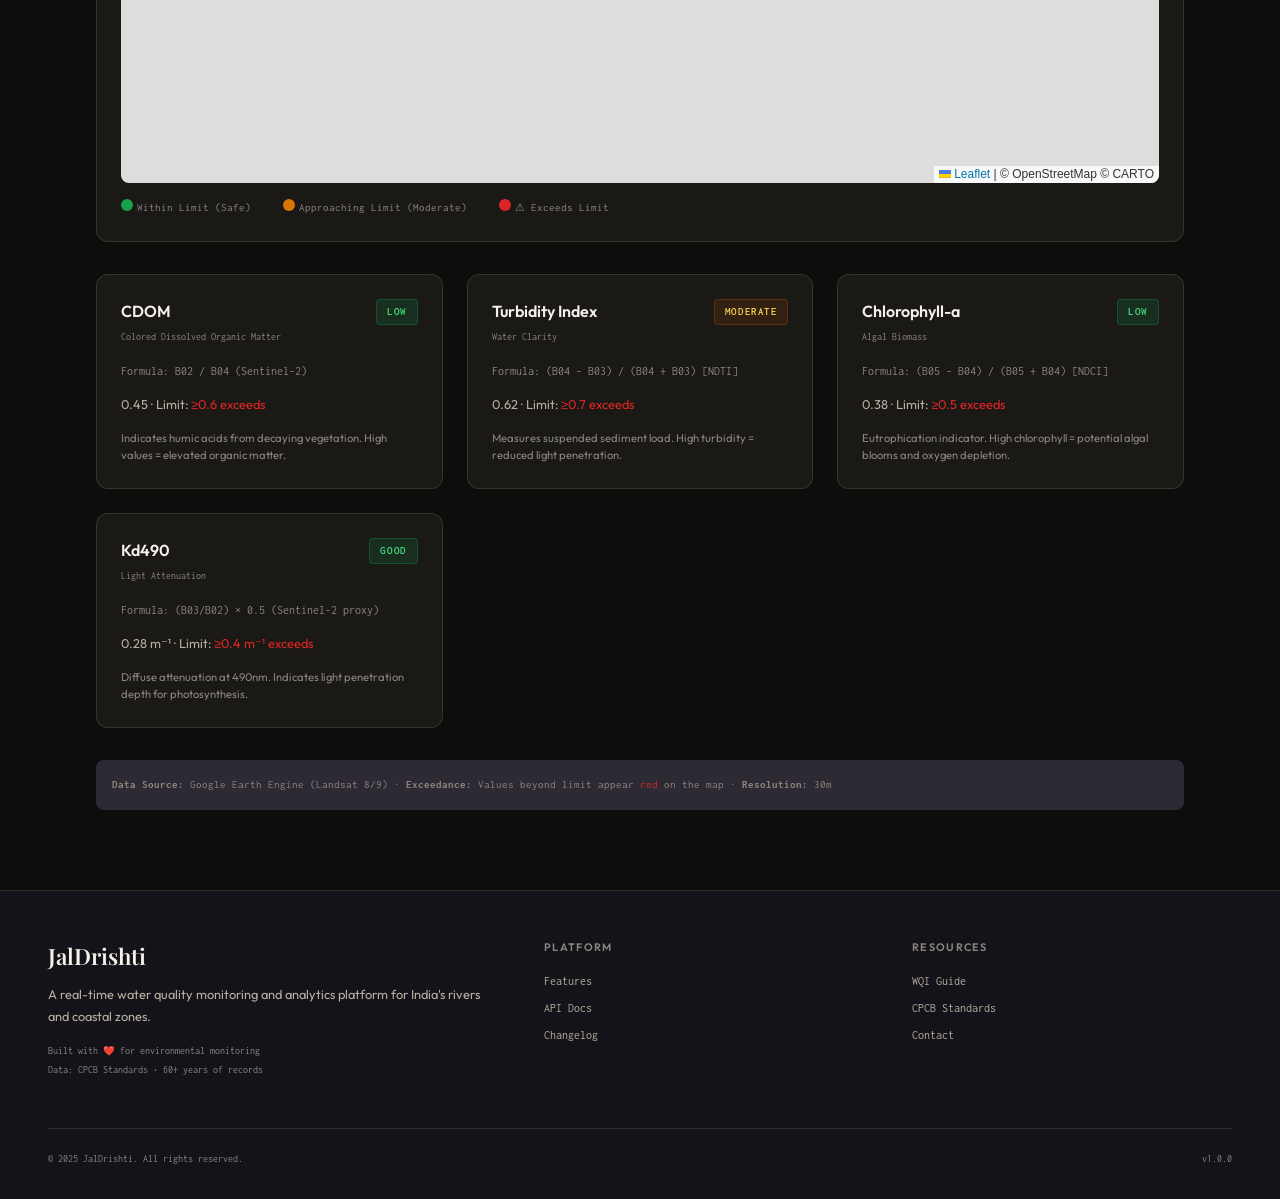
==== commit f99ca7d6: "feat: replace dual-model predict with single beach water quality ML model - New BeachPredictService " ====
--- a/frontend/index.html
+++ b/frontend/index.html
@@ -68,6 +68,47 @@
       --gold: #D97706;
       --gold-l: #EF8500;
     }
+
+    /* ── Beach Predict ── */
+    .bp-container { background: var(--card); border: 1px solid var(--border); border-radius: 12px; padding: 1.5rem; }
+    .bp-grid { display: grid; grid-template-columns: 1fr 1fr; gap: 1.5rem; }
+    .bp-controls { display: grid; grid-template-columns: 1fr auto; gap: 1rem; align-items: end; }
+    .bp-label { display: block; font-size: .75rem; color: var(--t3); margin-bottom: .4rem; }
+    .bp-dropdown { width: 100%; background: var(--bg3); border: 1px solid var(--border); color: var(--t2); font-family: var(--mono); font-size: .72rem; padding: 8px 12px; border-radius: 6px; cursor: pointer; }
+    
+    .score-ring { width: 120px; height: 120px; border-radius: 50%; background: conic-gradient(var(--sap) 0%, var(--bg3) 0%); display: flex; flex-direction: column; align-items: center; justify-content: center; position: relative; margin: 0 auto; }
+    .score-ring::before { content: ''; position: absolute; inset: 8px; border-radius: 50%; background: var(--card); }
+    .score-ring-value { position: relative; z-index: 1; font-size: 2rem; font-weight: 700; font-family: var(--mono); color: var(--t1); line-height: 1; }
+    .score-ring-label { position: relative; z-index: 1; font-size: .6rem; color: var(--t3); text-transform: uppercase; letter-spacing: .08em; }
+    
+    .contributor-list { display: flex; flex-direction: column; gap: .75rem; }
+    .contributor-item { display: flex; gap: .75rem; align-items: flex-start; padding: 10px 12px; background: var(--bg2); border-radius: 8px; }
+    .contributor-rank { font-family: var(--mono); font-size: .65rem; color: var(--t3); min-width: 20px; text-align: center; padding-top: 2px; }
+    .contributor-body { flex: 1; min-width: 0; }
+    .contributor-header { display: flex; justify-content: space-between; align-items: center; margin-bottom: 4px; }
+    .contributor-value { font-family: var(--mono); font-size: .65rem; color: var(--t2); }
+    .contributor-bar-wrap { height: 4px; background: var(--bg3); border-radius: 2px; overflow: hidden; }
+    .contributor-bar { height: 100%; border-radius: 2px; transition: width .6s ease; }
+    .contributor-desc { font-size: .6rem; color: var(--t3); margin-top: 2px; }
+    
+    .impact-bar-wrap { height: 4px; background: var(--bg3); border-radius: 2px; overflow: hidden; width: 60px; }
+    .impact-bar { height: 100%; border-radius: 2px; }
+    
+    .pred-badge { display: inline-block; padding: 3px 10px; border-radius: 4px; font-size: .7rem; font-weight: 600; }
+    .status-safe { background: var(--ok-dim); color: var(--ok); }
+    .status-unsafe { background: var(--crit-dim); color: var(--crit); }
+    .status-warn { background: var(--warn-dim); color: var(--warn); }
+    
+    .interpret-box { background: var(--bg2); border-left: 3px solid var(--sap); border-radius: 6px; padding: 1rem 1.2rem; font-size: .82rem; color: var(--t2); line-height: 1.7; }
+    
+    .model-stat { display: flex; flex-direction: column; gap: 2px; padding: 8px 12px; background: var(--bg2); border-radius: 6px; }
+    .model-stat-label { font-size: .58rem; color: var(--t3); text-transform: uppercase; letter-spacing: .06em; }
+    .model-stat-value { font-size: .72rem; color: var(--t1); font-family: var(--mono); }
+    
+    .beach-toast { position: fixed; bottom: 2rem; left: 50%; transform: translateX(-50%) translateY(20px); background: var(--crit); color: #fff; padding: 10px 24px; border-radius: 8px; font-family: var(--mono); font-size: .78rem; z-index: 9999; opacity: 0; transition: opacity .3s, transform .3s; pointer-events: none; }
+    .beach-toast.show { opacity: 1; transform: translateX(-50%) translateY(0); }
+    
+    @media (max-width: 768px) { .bp-grid { grid-template-columns: 1fr; } .bp-controls { grid-template-columns: 1fr; } }
   </style>
 </head>
 <body>
@@ -559,90 +600,70 @@
 </section>
 
 <!-- ═══════════════════════════════════════════════════════════════ -->
-<!-- DUAL-MODEL WATER QUALITY CLASSIFICATION                           -->
+<!-- BEACH WATER QUALITY CLASSIFICATION                                -->
 <!-- ═══════════════════════════════════════════════════════════════ -->
 <section id="predict-sec">
   <div style="padding: 0 3rem;">
     <div class="section-eyebrow">AI-Powered Classification</div>
-    <h2 class="section-title">Water Quality Condition Classifier</h2>
-    <p style="font-size: .95rem; color: var(--t2); max-width: 600px; margin-bottom: 2rem;">
-      Dual-model system using CPCB historical patterns and satellite spectral signatures to classify water quality conditions.
+    <h2 class="section-title">Beach Swimming Suitability</h2>
+    <p style="font-size: .95rem; color: var(--t2); max-width: 680px; margin-bottom: 2rem;">
+      ML model trained on <strong>6,408 water samples</strong> from 149 beaches across 20 states (2014–2025). 
+      Evaluates <strong>15 water quality parameters</strong> to classify beach water as <strong>Safe</strong> or 
+      <strong>Unsafe</strong> for swimming with detailed parameter-level insights.
     </p>
 
     <!-- Selection Controls -->
-    <div style="background: var(--card); border: 1px solid var(--border); border-radius: 12px; padding: 1.5rem; margin-bottom: 2rem;">
-      <div style="display: grid; grid-template-columns: 1fr 1fr auto; gap: 1.5rem; align-items: end;">
+    <div class="bp-container" style="margin-bottom: 2rem;">
+      <div class="bp-controls">
         <div>
-          <label style="display: block; font-size: .75rem; color: var(--t3); margin-bottom: .4rem;">River Body</label>
-          <select id="riverBodySelect" class="dsel" style="width: 100%;">
-            <option value="">Select River Body</option>
+          <label class="bp-label">Beach Station</label>
+          <select id="beachStationSelect" class="bp-dropdown">
+            <option value="">Loading stations...</option>
           </select>
         </div>
-        <div>
-          <label style="display: block; font-size: .75rem; color: var(--t3); margin-bottom: .4rem;">Parameter</label>
-          <select id="parameterSelect" class="dsel" style="width: 100%;">
-            <option value="">Select Parameter</option>
-            <option value="DO">Dissolved Oxygen (DO)</option>
-            <option value="BOD">Biochemical Oxygen Demand (BOD)</option>
-            <option value="pH">pH Level</option>
-            <option value="FC">Fecal Coliform</option>
-            <option value="EC">Electrical Conductivity (EC)</option>
-            <option value="Nitrate">Nitrate</option>
-            <option value="Turbidity">Turbidity</option>
-          </select>
-        </div>
-        <button id="checkConditionBtn" class="btn-solid">Check Water Body Condition</button>
+        <button id="classifyBeachBtn" class="btn-solid">Classify Water Quality</button>
       </div>
     </div>
 
     <!-- Results Section -->
-    <div id="predictResults" style="display: none;">
-      <!-- Three Model Cards -->
-      <div style="display: grid; grid-template-columns: 1fr 1fr 1.2fr; gap: 1.5rem; margin-bottom: 2rem;">
-        
-        <!-- Model A Card -->
-        <div id="modelACard" style="background: var(--card); border: 1px solid var(--border); border-radius: 12px; padding: 1.5rem;">
-          <div style="font-weight: 600; font-size: .85rem; margin-bottom: 1rem; color: var(--t1);">Model A: CPCB Historical</div>
-          <div class="class-badge status-moderate" style="display: inline-block; padding: 4px 12px; border-radius: 4px; font-size: .75rem; font-weight: 600; margin-bottom: 1rem;">-</div>
-          <div style="margin-bottom: 1rem;">
-            <div style="font-size: .7rem; color: var(--t3); margin-bottom: .3rem;">Confidence</div>
-            <div style="background: var(--bg3); border-radius: 4px; height: 8px; overflow: hidden;">
-              <div class="confidence-bar" style="width: 0%; height: 100%; background: #D97706; transition: width 0.3s;"></div>
-            </div>
-            <div class="confidence-value" style="font-family: var(--mono); font-size: .7rem; color: var(--t3); margin-top: .3rem;">-</div>
-          </div>
-          <div class="source-text" style="font-size: .7rem; color: var(--t3);">-</div>
-        </div>
-
-        <!-- Model B Card -->
-        <div id="modelBCard" style="background: var(--card); border: 1px solid var(--border); border-radius: 12px; padding: 1.5rem;">
-          <div style="font-weight: 600; font-size: .85rem; margin-bottom: 1rem; color: var(--t1);">Model B: Satellite Spectral</div>
-          <div class="class-badge status-moderate" style="display: inline-block; padding: 4px 12px; border-radius: 4px; font-size: .75rem; font-weight: 600; margin-bottom: 1rem;">-</div>
-          <div style="margin-bottom: 1rem;">
-            <div style="font-size: .7rem; color: var(--t3); margin-bottom: .3rem;">Confidence</div>
-            <div style="background: var(--bg3); border-radius: 4px; height: 8px; overflow: hidden;">
-              <div class="confidence-bar" style="width: 0%; height: 100%; background: #D97706; transition: width 0.3s;"></div>
-            </div>
-            <div class="confidence-value" style="font-family: var(--mono); font-size: .7rem; color: var(--t3); margin-top: .3rem;">-</div>
-          </div>
-          <div class="source-text" style="font-size: .7rem; color: var(--t3);">-</div>
-        </div>
-
-        <!-- Combined Verdict Card -->
-        <div id="combinedVerdictCard" style="background: linear-gradient(135deg, var(--card) 0%, var(--bg3) 100%); border: 2px solid var(--sap); border-radius: 12px; padding: 1.5rem;">
-          <div style="font-weight: 700; font-size: .9rem; margin-bottom: 1rem; color: var(--t1);">Combined Verdict</div>
-          <div class="verdict-badge status-moderate" style="display: inline-block; padding: 6px 16px; border-radius: 6px; font-size: .85rem; font-weight: 700; margin-bottom: 1rem;">-</div>
-          <div class="agreement-indicator" style="font-size: .75rem; color: #16A34A; margin-bottom: 1rem; font-weight: 500;">-</div>
-          <div class="combined-confidence" style="font-family: var(--mono); font-size: .75rem; color: var(--t3);">-</div>
-        </div>
-      </div>
-
-      <!-- Explanation Panel -->
-      <div style="background: var(--card); border: 1px solid var(--border); border-radius: 12px; padding: 1.5rem;">
-        <div style="font-weight: 600; font-size: .85rem; margin-bottom: .5rem; color: var(--t1);">How This Works</div>
-        <div id="explanationPanel" style="font-size: .8rem; color: var(--t2); line-height: 1.6;">
-          Model A uses 62 years of CPCB ground station history for this river body. Model B uses Sentinel-2 satellite spectral signatures independent of ground measurements. Agreement between both increases confidence in the verdict.
-        </div>
+    <div id="beachPredictResults" style="display: none;">
+      <div class="bp-container" style="margin-bottom: 1.5rem;">
+        <div style="display: flex; align-items: flex-start; gap: 1.5rem; margin-bottom: 1.5rem; flex-wrap: wrap;">
+          <!-- Score Ring -->
+          <div style="text-align: center;">
+            <div style="font-size: .6rem; color: var(--t3); text-transform: uppercase; letter-spacing: .08em; margin-bottom: .6rem;">Swimming Suitability</div>
+            <div class="score-ring" id="suitabilityRing">
+              <span class="score-ring-value" id="suitabilityText">0</span>
+              <span class="score-ring-label" id="suitabilityLabel">Calculating</span>
+            </div>
+          </div>
+          <!-- Classification + Top Reasons -->
+          <div style="flex: 1; min-width: 200px;">
+            <div style="display: flex; align-items: center; gap: .75rem; margin-bottom: 1rem;">
+              <span style="font-size: .75rem; color: var(--t3);">Classification:</span>
+              <span id="suitabilityClass" class="pred-badge">-</span>
+            </div>
+            <div style="font-size: .7rem; color: var(--t3); margin-bottom: .5rem; letter-spacing: .04em;">Top Contributing Factors</div>
+            <div id="topContributors" class="contributor-list"></div>
+          </div>
+        </div>
+
+        <!-- Parameter Breakdown Table -->
+        <div style="margin-top: 1.5rem;">
+          <div style="font-size: .7rem; color: var(--t3); text-transform: uppercase; letter-spacing: .06em; margin-bottom: .75rem;">Parameter-Level Analysis</div>
+          <div id="parameterBreakdown" style="overflow-x: auto;"></div>
+        </div>
+      </div>
+
+      <!-- Interpretation Panel -->
+      <div class="bp-container" style="margin-bottom: 1.5rem;">
+        <div style="font-size: .7rem; color: var(--t3); text-transform: uppercase; letter-spacing: .06em; margin-bottom: .6rem;">What This Means</div>
+        <div id="beachInterpretation" class="interpret-box">Loading interpretation...</div>
+      </div>
+
+      <!-- Model Info -->
+      <div class="bp-container">
+        <div id="beachModelInfo"></div>
       </div>
     </div>
   </div>
